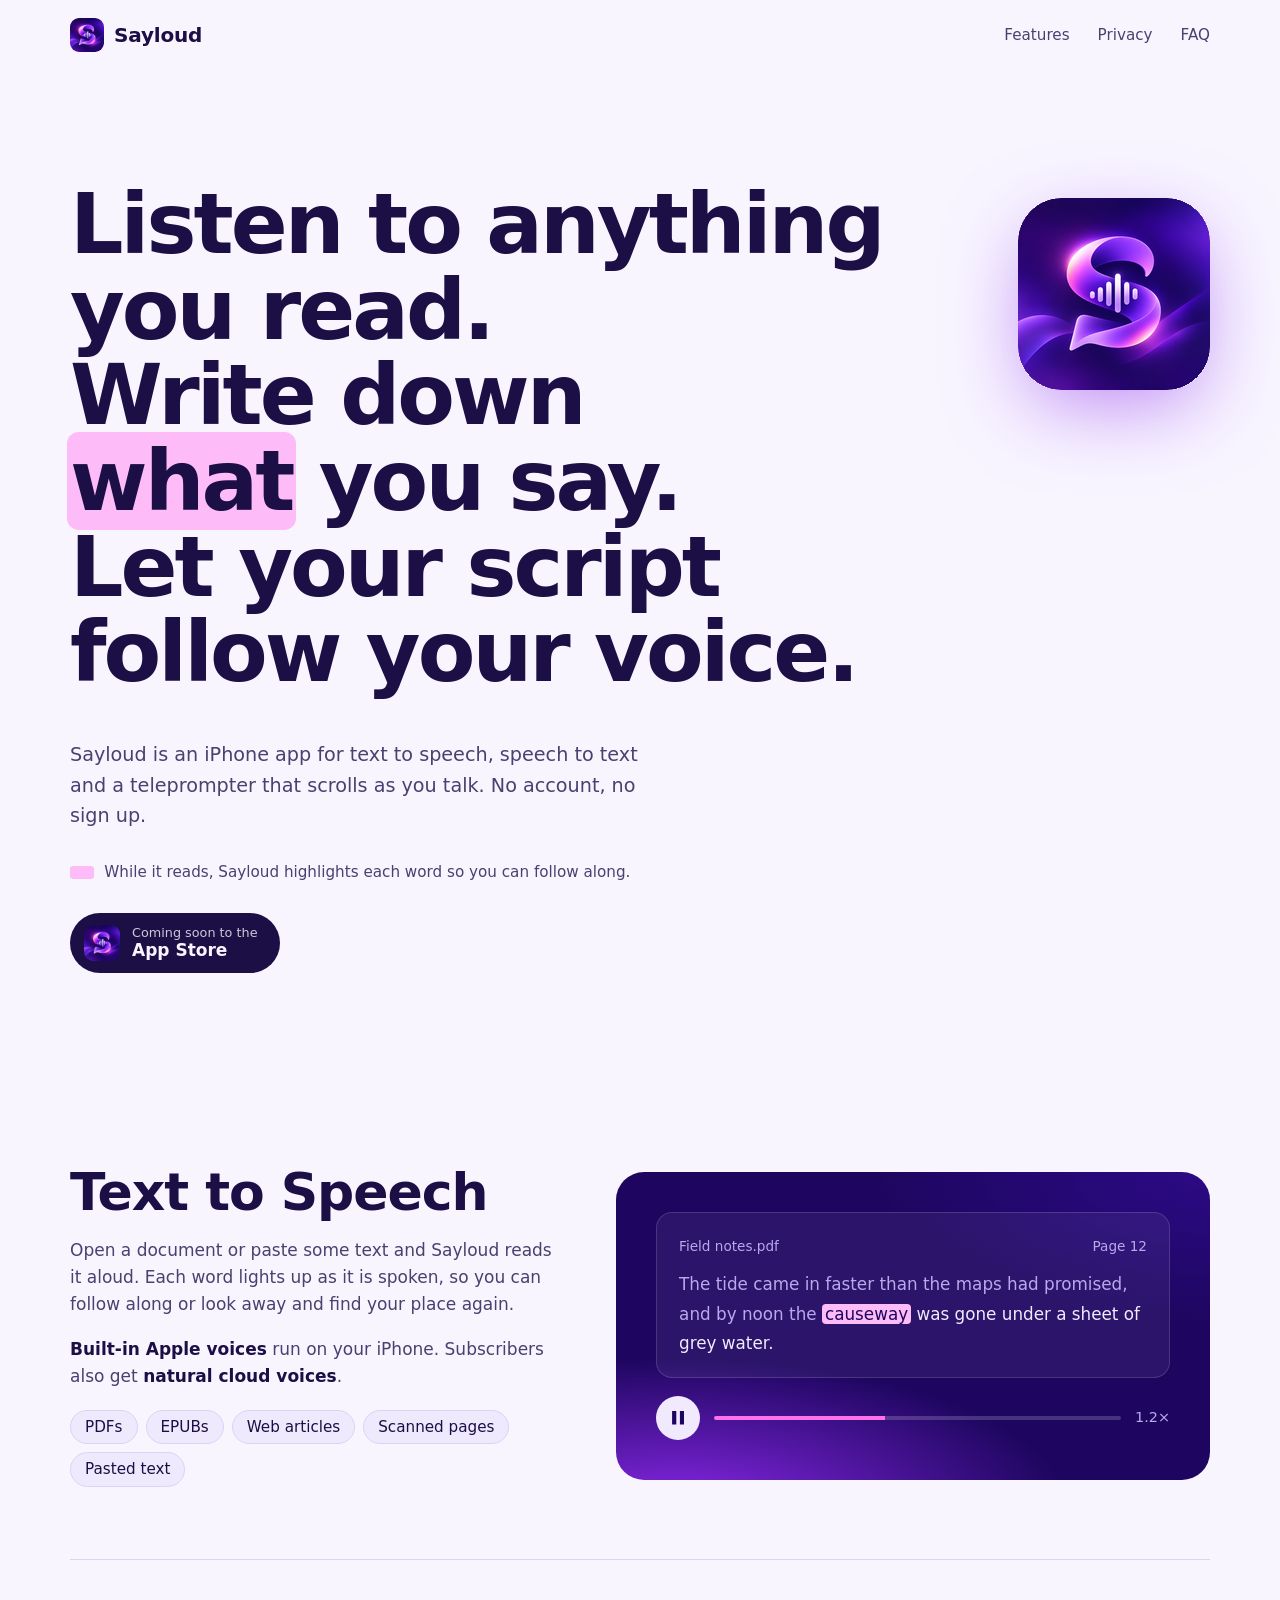
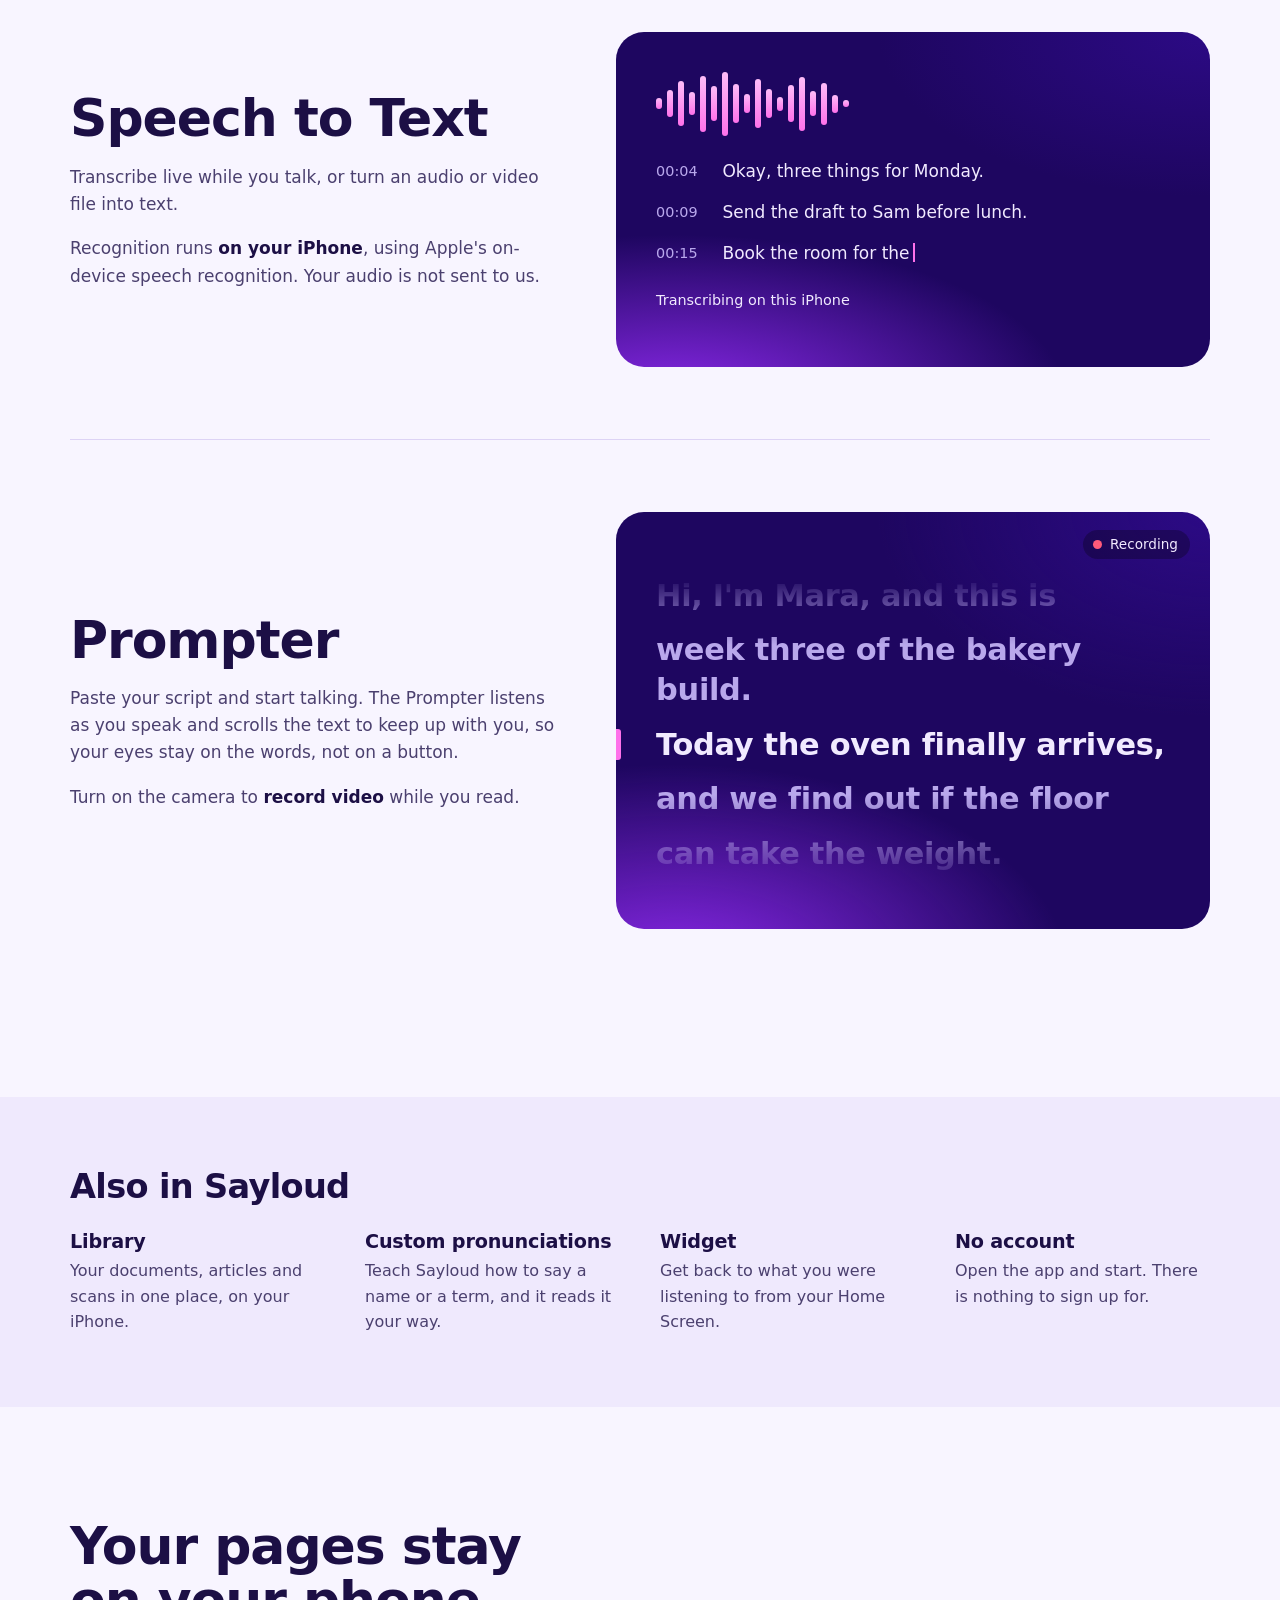
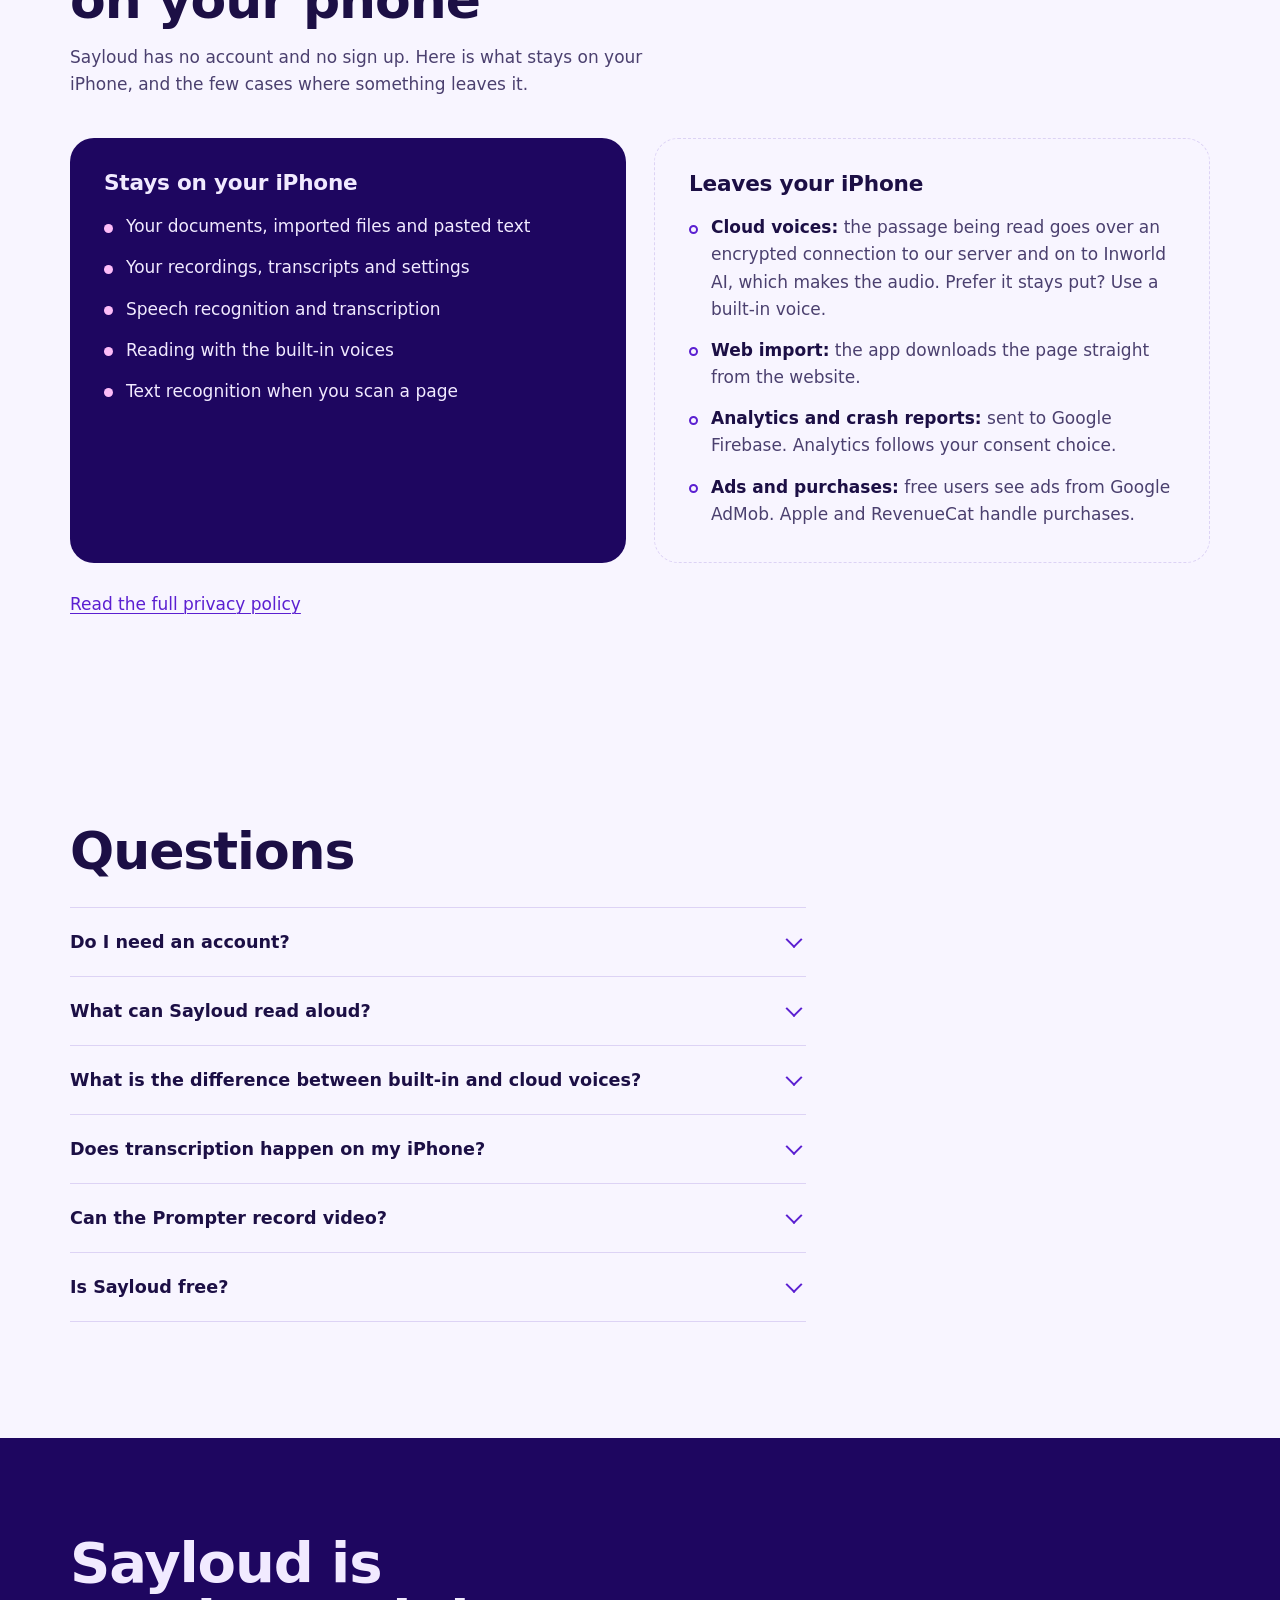
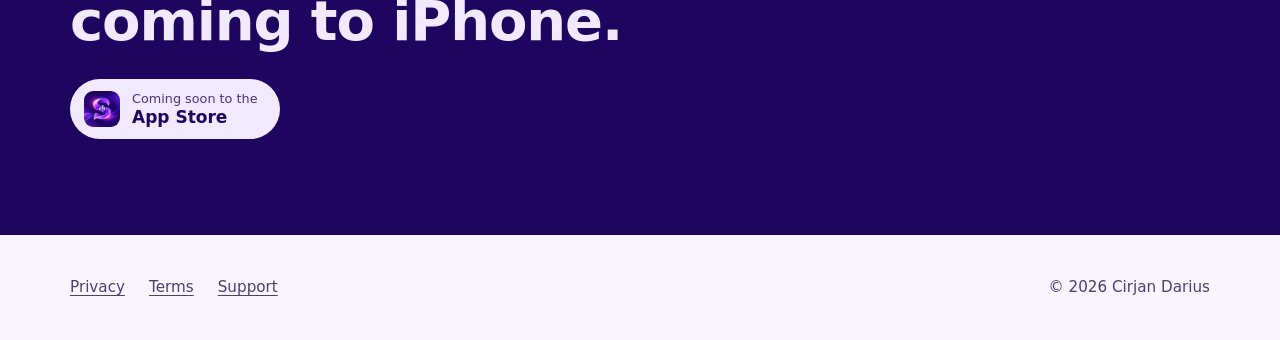
==== index.html @ 01184333 "Add Sayloud site with privacy, terms, support and app-ads.txt - store listing, AdMob and consent nee" ====
<!doctype html>
<html lang="en">
<head>
<meta charset="utf-8">
<meta name="viewport" content="width=device-width, initial-scale=1">
<title>Sayloud: Text to Speech, Speech to Text and Prompter</title>
<meta name="description" content="Sayloud is an iPhone app that reads PDFs, EPUBs, articles and scanned pages aloud with word highlighting, transcribes speech on your device, and runs a teleprompter that follows your voice.">
<link rel="canonical" href="https://sayloudapp.com/">
<meta name="color-scheme" content="light dark">
<meta name="theme-color" content="#f8f5ff" media="(prefers-color-scheme: light)">
<meta name="theme-color" content="#120440" media="(prefers-color-scheme: dark)">
<link rel="icon" type="image/png" sizes="32x32" href="favicon-32.png">
<link rel="icon" type="image/png" sizes="16x16" href="favicon-16.png">
<link rel="apple-touch-icon" sizes="180x180" href="apple-touch-icon.png">
<meta property="og:type" content="website">
<meta property="og:site_name" content="Sayloud">
<meta property="og:title" content="Sayloud: Text to Speech, Speech to Text and Prompter">
<meta property="og:description" content="Listen to anything you read, write down what you say, and let your script follow your voice. An iPhone app, coming soon to the App Store.">
<meta property="og:url" content="https://sayloudapp.com/">
<meta property="og:image" content="https://sayloudapp.com/og-image.png">
<meta property="og:image:width" content="1200">
<meta property="og:image:height" content="630">
<meta property="og:image:alt" content="The Sayloud app icon, a glowing S around a sound wave, next to the words Text to Speech, Speech to Text and Prompter.">
<meta name="twitter:card" content="summary_large_image">
<link rel="stylesheet" href="/fonts/fonts.css">
<link rel="stylesheet" href="styles.css">
<script src="script.js" defer></script>
</head>
<body>
<a class="skip-link" href="#main">Skip to content</a>

<header class="site-header">
  <div class="wrap">
    <a class="brand" href="./" aria-label="Sayloud home">
      <img src="img/icon-96.png" alt="" width="34" height="34">
      <span>Sayloud</span>
    </a>
    <nav class="nav" aria-label="Primary">
      <ul>
        <li><a href="#features">Features</a></li>
        <li><a href="#privacy">Privacy</a></li>
        <li><a href="#faq">FAQ</a></li>
      </ul>
    </nav>
  </div>
</header>

<main id="main">

  <section class="hero" aria-labelledby="hero-title">
    <div class="wrap hero-grid">
      <div>
      <h1 id="hero-title" data-reading>
        <span class="line">Listen to anything you read.</span>
        <span class="line">Write down what you say.</span>
        <span class="line">Let your script follow your voice.</span>
      </h1>
      <div class="hero-foot">
        <p class="hero-lede">Sayloud is an iPhone app for text to speech, speech to text and a teleprompter that scrolls as you talk. No account, no sign up.</p>
        <p class="hero-note">While it reads, Sayloud highlights each word so you can follow along.</p>
        <div>
          <!-- APP STORE LINK: when Sayloud is live, replace this <span> with
               <a class="store-btn" href="https://apps.apple.com/app/idXXXXXXXXXX">
                 <img src="img/icon-96.png" alt="" width="36" height="36">
                 <span><small>Download on the</small>App Store</span>
               </a> -->
          <span class="store-btn">
            <img src="img/icon-96.png" alt="" width="36" height="36">
            <span><small>Coming soon to the</small>App Store</span>
          </span>
        </div>
      </div>
      </div>
      <img class="hero-icon" src="img/icon-192.png" alt="The Sayloud app icon: a glowing S wrapped around a sound wave" width="192" height="192">
    </div>
  </section>

  <div class="features" id="features">
    <div class="wrap">

      <section class="feature" aria-labelledby="tts-title">
        <div>
          <h2 id="tts-title">Text to Speech</h2>
          <p>Open a document or paste some text and Sayloud reads it aloud. Each word lights up as it is spoken, so you can follow along or look away and find your place again.</p>
          <p><strong>Built-in Apple voices</strong> run on your iPhone. Subscribers also get <strong>natural cloud voices</strong>.</p>
          <ul class="sources" aria-label="What Sayloud can read">
            <li>PDFs</li>
            <li>EPUBs</li>
            <li>Web articles</li>
            <li>Scanned pages</li>
            <li>Pasted text</li>
          </ul>
        </div>
        <div class="stage" role="img" aria-label="Illustration: a PDF page being read aloud, with the current word highlighted and a playback bar below.">
          <div class="page">
            <div class="page-meta"><span>Field notes.pdf</span><span>Page 12</span></div>
            <p><span class="said">The tide came in faster than the maps had promised, and by noon the</span> <mark>causeway</mark> was gone under a sheet of grey water.</p>
          </div>
          <div class="player">
            <span class="play"></span>
            <span class="track"></span>
            <span>1.2×</span>
          </div>
        </div>
      </section>

      <section class="feature" aria-labelledby="stt-title">
        <div>
          <h2 id="stt-title">Speech to Text</h2>
          <p>Transcribe live while you talk, or turn an audio or video file into text.</p>
          <p>Recognition runs <strong>on your iPhone</strong>, using Apple's on-device speech recognition. Your audio is not sent to us.</p>
        </div>
        <div class="stage" role="img" aria-label="Illustration: a sound wave above a transcript that is being written line by line.">
          <div class="wave" aria-hidden="true">
            <span style="--h:18%"></span><span style="--h:42%"></span><span style="--h:70%"></span><span style="--h:36%"></span><span style="--h:88%"></span><span style="--h:54%"></span><span style="--h:100%"></span><span style="--h:62%"></span><span style="--h:30%"></span><span style="--h:76%"></span><span style="--h:46%"></span><span style="--h:22%"></span><span style="--h:58%"></span><span style="--h:84%"></span><span style="--h:40%"></span><span style="--h:66%"></span><span style="--h:28%"></span><span style="--h:12%"></span>
          </div>
          <ol class="transcript">
            <li><time>00:04</time><span>Okay, three things for Monday.</span></li>
            <li><time>00:09</time><span>Send the draft to Sam before lunch.</span></li>
            <li><time>00:15</time><span class="live">Book the room for the</span></li>
          </ol>
          <p class="on-device">Transcribing on this iPhone</p>
        </div>
      </section>

      <section class="feature" aria-labelledby="prompter-title">
        <div>
          <h2 id="prompter-title">Prompter</h2>
          <p>Paste your script and start talking. The Prompter listens as you speak and scrolls the text to keep up with you, so your eyes stay on the words, not on a button.</p>
          <p>Turn on the camera to <strong>record video</strong> while you read.</p>
        </div>
        <div class="stage stage-prompter" role="img" aria-label="Illustration: a teleprompter script with the current line marked and a recording indicator.">
          <span class="rec">Recording</span>
          <div class="script">
            <p>Hi, I'm Mara, and this is</p>
            <p>week three of the bakery build.</p>
            <p class="now">Today the oven finally arrives,</p>
            <p>and we find out if the floor</p>
            <p>can take the weight.</p>
          </div>
        </div>
      </section>

    </div>
  </div>

  <section class="extras" aria-labelledby="extras-title">
    <div class="wrap">
      <h2 id="extras-title">Also in Sayloud</h2>
      <ul>
        <li>
          <h3>Library</h3>
          <p>Your documents, articles and scans in one place, on your iPhone.</p>
        </li>
        <li>
          <h3>Custom pronunciations</h3>
          <p>Teach Sayloud how to say a name or a term, and it reads it your way.</p>
        </li>
        <li>
          <h3>Widget</h3>
          <p>Get back to what you were listening to from your Home Screen.</p>
        </li>
        <li>
          <h3>No account</h3>
          <p>Open the app and start. There is nothing to sign up for.</p>
        </li>
      </ul>
    </div>
  </section>

  <section class="privacy" id="privacy" aria-labelledby="privacy-title">
    <div class="wrap">
      <h2 id="privacy-title">Your pages stay on your phone</h2>
      <p class="intro">Sayloud has no account and no sign up. Here is what stays on your iPhone, and the few cases where something leaves it.</p>
      <div class="ledger">
        <section class="stays" aria-labelledby="stays-title">
          <h3 id="stays-title">Stays on your iPhone</h3>
          <ul>
            <li>Your documents, imported files and pasted text</li>
            <li>Your recordings, transcripts and settings</li>
            <li>Speech recognition and transcription</li>
            <li>Reading with the built-in voices</li>
            <li>Text recognition when you scan a page</li>
          </ul>
        </section>
        <section class="leaves" aria-labelledby="leaves-title">
          <h3 id="leaves-title">Leaves your iPhone</h3>
          <ul>
            <li><strong>Cloud voices:</strong> the passage being read goes over an encrypted connection to our server and on to Inworld AI, which makes the audio. Prefer it stays put? Use a built-in voice.</li>
            <li><strong>Web import:</strong> the app downloads the page straight from the website.</li>
            <li><strong>Analytics and crash reports:</strong> sent to Google Firebase. Analytics follows your consent choice.</li>
            <li><strong>Ads and purchases:</strong> free users see ads from Google AdMob. Apple and RevenueCat handle purchases.</li>
          </ul>
        </section>
      </div>
      <p class="more"><a href="privacy.html">Read the full privacy policy</a></p>
    </div>
  </section>

  <section class="faq" id="faq" aria-labelledby="faq-title">
    <div class="wrap">
      <h2 id="faq-title">Questions</h2>
      <div class="faq-list">
        <details>
          <summary>Do I need an account?</summary>
          <p>No. There is no account and no sign up. Your documents and settings live on your iPhone.</p>
        </details>
        <details>
          <summary>What can Sayloud read aloud?</summary>
          <p>PDFs, EPUBs, web articles, scanned pages and text you paste. Each word is highlighted while it is read.</p>
        </details>
        <details>
          <summary>What is the difference between built-in and cloud voices?</summary>
          <p>Built-in voices are Apple's voices and run on your iPhone. Cloud voices are natural voices for subscribers: the text being read is sent to our server and to our speech provider to make the audio, so they need a connection.</p>
        </details>
        <details>
          <summary>Does transcription happen on my iPhone?</summary>
          <p>Yes. Live transcription and file transcription use Apple's on-device speech recognition. Your audio is not sent to us.</p>
        </details>
        <details>
          <summary>Can the Prompter record video?</summary>
          <p>Yes. It scrolls your script by following your voice and can record video at the same time. Recordings are saved to your photo library.</p>
        </details>
        <details>
          <summary>Is Sayloud free?</summary>
          <p>Yes, with ads. A weekly, monthly or yearly subscription, or a one-time lifetime purchase, removes ads and unlocks the cloud voices.</p>
        </details>
      </div>
    </div>
  </section>

  <section class="closing" aria-labelledby="closing-title">
    <div class="wrap">
      <h2 id="closing-title">Sayloud is coming to iPhone.</h2>
      <!-- APP STORE LINK: when Sayloud is live, replace this <span> with
           <a class="store-btn" href="https://apps.apple.com/app/idXXXXXXXXXX">
             <img src="img/icon-96.png" alt="" width="36" height="36">
             <span><small>Download on the</small>App Store</span>
           </a> -->
      <span class="store-btn">
        <img src="img/icon-96.png" alt="" width="36" height="36">
        <span><small>Coming soon to the</small>App Store</span>
      </span>
    </div>
  </section>

</main>

<footer class="site-footer">
  <div class="wrap">
    <nav aria-label="Footer">
      <ul>
        <li><a href="privacy.html">Privacy</a></li>
        <li><a href="terms.html">Terms</a></li>
        <li><a href="support.html">Support</a></li>
      </ul>
    </nav>
    <p>© 2026 Cirjan Darius</p>
  </div>
</footer>
</body>
</html>
---- fonts/fonts.css ----
@font-face {
  font-family: 'Atkinson Hyperlegible Next';
  font-style: normal;
  font-weight: 400;
  font-display: swap;
  src: url(/fonts/AtkinsonHyperlegibleNext-400-latin-ext-a5ee9e.woff2) format('woff2');
  unicode-range: U+0100-02BA, U+02BD-02C5, U+02C7-02CC, U+02CE-02D7, U+02DD-02FF, U+0304, U+0308, U+0329, U+1D00-1DBF, U+1E00-1E9F, U+1EF2-1EFF, U+2020, U+20A0-20AB, U+20AD-20C4, U+2113, U+2C60-2C7F, U+A720-A7FF;
}
@font-face {
  font-family: 'Atkinson Hyperlegible Next';
  font-style: normal;
  font-weight: 400;
  font-display: swap;
  src: url(/fonts/AtkinsonHyperlegibleNext-400-latin-6365c9.woff2) format('woff2');
  unicode-range: U+0000-00FF, U+0131, U+0152-0153, U+02BB-02BC, U+02C6, U+02DA, U+02DC, U+0304, U+0308, U+0329, U+2000-206F, U+20AC, U+2122, U+2191, U+2193, U+2212, U+2215, U+FEFF, U+FFFD;
}
@font-face {
  font-family: 'Atkinson Hyperlegible Next';
  font-style: normal;
  font-weight: 700;
  font-display: swap;
  src: url(/fonts/AtkinsonHyperlegibleNext-700-latin-ext-a5ee9e.woff2) format('woff2');
  unicode-range: U+0100-02BA, U+02BD-02C5, U+02C7-02CC, U+02CE-02D7, U+02DD-02FF, U+0304, U+0308, U+0329, U+1D00-1DBF, U+1E00-1E9F, U+1EF2-1EFF, U+2020, U+20A0-20AB, U+20AD-20C4, U+2113, U+2C60-2C7F, U+A720-A7FF;
}
@font-face {
  font-family: 'Atkinson Hyperlegible Next';
  font-style: normal;
  font-weight: 700;
  font-display: swap;
  src: url(/fonts/AtkinsonHyperlegibleNext-700-latin-6365c9.woff2) format('woff2');
  unicode-range: U+0000-00FF, U+0131, U+0152-0153, U+02BB-02BC, U+02C6, U+02DA, U+02DC, U+0304, U+0308, U+0329, U+2000-206F, U+20AC, U+2122, U+2191, U+2193, U+2212, U+2215, U+FEFF, U+FFFD;
}
@font-face {
  font-family: 'Bricolage Grotesque';
  font-style: normal;
  font-weight: 600;
  font-stretch: 100%;
  font-display: swap;
  src: url(/fonts/BricolageGrotesque-600-latin-ext-10d6a5.woff2) format('woff2');
  unicode-range: U+0100-02BA, U+02BD-02C5, U+02C7-02CC, U+02CE-02D7, U+02DD-02FF, U+0304, U+0308, U+0329, U+1D00-1DBF, U+1E00-1E9F, U+1EF2-1EFF, U+2020, U+20A0-20AB, U+20AD-20C4, U+2113, U+2C60-2C7F, U+A720-A7FF;
}
@font-face {
  font-family: 'Bricolage Grotesque';
  font-style: normal;
  font-weight: 600;
  font-stretch: 100%;
  font-display: swap;
  src: url(/fonts/BricolageGrotesque-600-latin-3b58e8.woff2) format('woff2');
  unicode-range: U+0000-00FF, U+0131, U+0152-0153, U+02BB-02BC, U+02C6, U+02DA, U+02DC, U+0304, U+0308, U+0329, U+2000-206F, U+20AC, U+2122, U+2191, U+2193, U+2212, U+2215, U+FEFF, U+FFFD;
}
@font-face {
  font-family: 'Bricolage Grotesque';
  font-style: normal;
  font-weight: 800;
  font-stretch: 100%;
  font-display: swap;
  src: url(/fonts/BricolageGrotesque-800-latin-ext-10d6a5.woff2) format('woff2');
  unicode-range: U+0100-02BA, U+02BD-02C5, U+02C7-02CC, U+02CE-02D7, U+02DD-02FF, U+0304, U+0308, U+0329, U+1D00-1DBF, U+1E00-1E9F, U+1EF2-1EFF, U+2020, U+20A0-20AB, U+20AD-20C4, U+2113, U+2C60-2C7F, U+A720-A7FF;
}
@font-face {
  font-family: 'Bricolage Grotesque';
  font-style: normal;
  font-weight: 800;
  font-stretch: 100%;
  font-display: swap;
  src: url(/fonts/BricolageGrotesque-800-latin-3b58e8.woff2) format('woff2');
  unicode-range: U+0000-00FF, U+0131, U+0152-0153, U+02BB-02BC, U+02C6, U+02DA, U+02DC, U+0304, U+0308, U+0329, U+2000-206F, U+20AC, U+2122, U+2191, U+2193, U+2212, U+2215, U+FEFF, U+FFFD;
}
---- styles.css ----
/* Sayloud website. Palette sampled from the app icon. */

:root {
  color-scheme: light dark;

  --paper: #f8f5ff;
  --paper-2: #efe9fd;
  --ink: #1c0f45;
  --muted: #4b406f;
  --line: #ddd3f5;
  --accent: #5b1fd1;
  --mark-bg: #fdbcf8;
  --mark-ink: #1c0f45;
  --focus: #5b1fd1;

  /* Stage colours stay deep in both themes: they echo the icon. */
  --stage: #1e0660;
  --stage-2: #2c0a85;
  --stage-ink: #f1eaff;
  --stage-muted: #b9a8ec;
  --stage-glow: #fe71ea;
  --stage-petal: #fdbcf8;
  --stage-ribbon: #8a28e9;
  --rec: #ff5a7a;

  --font-display: "Bricolage Grotesque", "Avenir Next", system-ui, sans-serif;
  --font-body: "Atkinson Hyperlegible Next", "Atkinson Hyperlegible", system-ui, -apple-system, sans-serif;

  --gutter: clamp(16px, 5vw, 56px);
  --max: 1140px;
  --measure: 36rem;
}

@media (prefers-color-scheme: dark) {
  :root:not([data-theme="light"]) {
    --paper: #120440;
    --paper-2: #1a0757;
    --ink: #f3eeff;
    --muted: #bcb0e2;
    --line: #2f1a75;
    --accent: #d2b4ff;
    --mark-bg: #fe71ea;
    --mark-ink: #1e0660;
    --focus: #fdbcf8;
    --stage: #1e0866;
    --stage-2: #2a0c88;
  }
}
:root[data-theme="dark"] {
  --paper: #120440;
  --paper-2: #1a0757;
  --ink: #f3eeff;
  --muted: #bcb0e2;
  --line: #2f1a75;
  --accent: #d2b4ff;
  --mark-bg: #fe71ea;
  --mark-ink: #1e0660;
  --focus: #fdbcf8;
  --stage: #1e0866;
  --stage-2: #2a0c88;
}

*, *::before, *::after { box-sizing: border-box; }

html { -webkit-text-size-adjust: 100%; scroll-behavior: smooth; }
@media (prefers-reduced-motion: reduce) { html { scroll-behavior: auto; } }

body {
  margin: 0;
  background: var(--paper);
  color: var(--ink);
  font-family: var(--font-body);
  font-size: 1.0625rem;
  line-height: 1.6;
  overflow-wrap: break-word;
}

img { max-width: 100%; height: auto; display: block; }

a { color: var(--accent); text-underline-offset: 0.18em; text-decoration-thickness: 1px; }
a:hover { text-decoration-thickness: 2px; }

:focus-visible {
  outline: 3px solid var(--focus);
  outline-offset: 3px;
  border-radius: 6px;
}

h1, h2, h3 {
  font-family: var(--font-display);
  font-weight: 800;
  line-height: 1.05;
  letter-spacing: -0.02em;
  margin: 0;
  text-wrap: balance;
}

p { margin: 0 0 1em; }

.wrap {
  width: 100%;
  max-width: calc(var(--max) + 2 * var(--gutter));
  margin-inline: auto;
  padding-inline: var(--gutter);
}

.skip-link {
  position: absolute;
  left: 16px;
  top: -100px;
  z-index: 10;
  background: var(--ink);
  color: var(--paper);
  padding: 10px 16px;
  border-radius: 10px;
}
.skip-link:focus { top: 12px; }

/* Header */
.site-header { padding-block: 18px; }
.site-header .wrap {
  display: flex;
  align-items: center;
  justify-content: space-between;
  gap: 12px;
}
.brand {
  display: inline-flex;
  align-items: center;
  gap: 10px;
  color: var(--ink);
  text-decoration: none;
  font-family: var(--font-display);
  font-weight: 800;
  font-size: 1.25rem;
  letter-spacing: -0.01em;
}
.brand img { width: 34px; height: 34px; border-radius: 9px; }
.nav ul {
  display: flex;
  gap: clamp(12px, 3vw, 28px);
  list-style: none;
  margin: 0;
  padding: 0;
}
.nav a {
  color: var(--muted);
  text-decoration: none;
  font-size: 0.95rem;
  padding: 6px 0;
}
.nav a:hover { color: var(--ink); }

/* Store button (not live yet) */
.store-btn {
  display: inline-flex;
  align-items: center;
  gap: 12px;
  padding: 12px 22px 12px 14px;
  border-radius: 999px;
  background: var(--ink);
  color: var(--paper);
  font-weight: 700;
  text-decoration: none;
  line-height: 1.2;
}
.store-btn img { width: 36px; height: 36px; border-radius: 9px; }
.store-btn small { display: block; font-weight: 400; font-size: 0.8rem; opacity: 0.8; }
span.store-btn { cursor: default; }
a.store-btn:hover { background: var(--accent); color: #fff; }

/* Hero */
.hero { padding-block: clamp(40px, 9vw, 112px) clamp(48px, 8vw, 96px); }
.hero h1 {
  font-size: clamp(2.5rem, 7vw, 5.25rem);
  font-weight: 800;
  line-height: 1.02;
  letter-spacing: -0.035em;
  max-width: 15ch;
}
.hero h1 .line { display: block; }
.hero .w {
  border-radius: 0.14em;
  padding-inline: 0.04em;
  margin-inline: -0.04em;
  transition: background-color 120ms ease, color 120ms ease;
}
.hero .w.is-on { background: var(--mark-bg); color: var(--mark-ink); }
.hero-foot {
  display: grid;
  gap: 28px;
  margin-top: clamp(28px, 4vw, 44px);
  max-width: var(--measure);
}
.hero-lede { font-size: 1.2rem; color: var(--muted); margin: 0; }
.hero-note {
  font-size: 0.95rem;
  color: var(--muted);
  display: flex;
  align-items: center;
  gap: 10px;
  margin: 0;
}
.hero-note::before {
  content: "";
  width: 1.6em;
  height: 0.9em;
  border-radius: 0.2em;
  background: var(--mark-bg);
  flex: none;
}

.hero-icon { display: none; }
@media (min-width: 960px) {
  .hero-grid { display: grid; grid-template-columns: minmax(0, 1fr) auto; gap: 48px; align-items: start; }
  .hero-icon {
    display: block;
    width: clamp(160px, 17vw, 192px);
    height: auto;
    margin-top: 16px;
    border-radius: 22.5%;
    box-shadow: 0 24px 80px -12px rgba(138, 40, 233, 0.55);
  }
}

/* Features */
.features { padding-block: 24px clamp(48px, 8vw, 96px); }
.feature {
  display: grid;
  gap: clamp(24px, 4vw, 56px);
  align-items: center;
  padding-block: clamp(36px, 6vw, 72px);
  border-top: 1px solid var(--line);
}
.feature:first-child { border-top: 0; }
@media (min-width: 860px) {
  .feature { grid-template-columns: minmax(0, 5fr) minmax(0, 6fr); }
}
.feature h2 { font-size: clamp(2rem, 4.6vw, 3.25rem); margin-bottom: 18px; }
.feature p { max-width: var(--measure); color: var(--muted); }
.feature p strong { color: var(--ink); }
.feature .sources {
  display: flex;
  flex-wrap: wrap;
  gap: 8px;
  list-style: none;
  padding: 0;
  margin: 20px 0 0;
}
.feature .sources li {
  border: 1px solid var(--line);
  border-radius: 999px;
  padding: 4px 14px;
  font-size: 0.95rem;
  background: var(--paper-2);
}

/* Stage: the illustrated panel for each feature */
.stage {
  position: relative;
  overflow: hidden;
  border-radius: 28px;
  background:
    radial-gradient(120% 90% at 10% 110%, var(--stage-ribbon) 0%, transparent 55%),
    radial-gradient(80% 70% at 100% 0%, var(--stage-2) 0%, transparent 70%),
    var(--stage);
  color: var(--stage-ink);
  padding: clamp(22px, 4vw, 40px);
  min-height: 300px;
  display: flex;
  flex-direction: column;
  justify-content: center;
}

/* Text to Speech stage: a page being read */
.page {
  background: rgba(255, 255, 255, 0.06);
  border: 1px solid rgba(255, 255, 255, 0.14);
  border-radius: 16px;
  padding: 22px 22px 18px;
  font-size: 1.05rem;
  line-height: 1.75;
}
.page-meta {
  display: flex;
  justify-content: space-between;
  gap: 12px;
  font-size: 0.85rem;
  color: var(--stage-muted);
  margin-bottom: 12px;
}
.page p { color: var(--stage-ink); margin: 0; max-width: none; }
.page .said { color: var(--stage-muted); }
.page mark {
  background: var(--stage-petal);
  color: var(--stage);
  border-radius: 4px;
  padding: 0 3px;
}
.player {
  display: flex;
  align-items: center;
  gap: 14px;
  margin-top: 18px;
  font-size: 0.9rem;
  color: var(--stage-muted);
}
.player .play {
  width: 44px;
  height: 44px;
  border-radius: 50%;
  background: var(--stage-ink);
  display: grid;
  place-items: center;
  flex: none;
}
.player .play::before {
  content: "";
  width: 12px;
  height: 14px;
  background: var(--stage);
  clip-path: polygon(0 0, 0 100%, 35% 100%, 35% 0, 65% 0, 65% 100%, 100% 100%, 100% 0);
}
.player .track {
  flex: 1;
  height: 4px;
  border-radius: 2px;
  background: linear-gradient(90deg, var(--stage-glow) 0 42%, rgba(255, 255, 255, 0.18) 42%);
}

/* Speech to Text stage: waveform and transcript */
.wave {
  display: flex;
  align-items: center;
  gap: 5px;
  height: 64px;
  margin-bottom: 22px;
}
.wave span {
  width: 6px;
  border-radius: 3px;
  background: linear-gradient(var(--stage-petal), var(--stage-glow));
  height: var(--h);
}
.transcript { list-style: none; margin: 0; padding: 0; display: grid; gap: 14px; }
.transcript li { display: grid; grid-template-columns: 3.4rem 1fr; gap: 12px; }
.transcript time { color: var(--stage-muted); font-variant-numeric: tabular-nums; font-size: 0.9rem; padding-top: 2px; }
.transcript .live { color: var(--stage-ink); }
.transcript .live::after {
  content: "";
  display: inline-block;
  width: 2px;
  height: 1.1em;
  margin-left: 3px;
  vertical-align: -0.18em;
  background: var(--stage-glow);
}
.feature .stage .on-device {
  margin-top: 22px;
  font-size: 0.9rem;
  color: var(--stage-ink);
}

/* Prompter stage: a script that scrolls with the speaker */
.stage-prompter { padding-inline: 0; padding-top: 64px; }
.script {
  position: relative;
  font-family: var(--font-display);
  font-weight: 600;
  font-size: clamp(1.15rem, 3.2vw, 1.9rem);
  line-height: 1.3;
  letter-spacing: -0.01em;
  padding-inline: clamp(22px, 4vw, 40px);
  mask-image: linear-gradient(transparent 0, #000 22%, #000 70%, transparent 100%);
  -webkit-mask-image: linear-gradient(transparent 0, #000 22%, #000 70%, transparent 100%);
}
.script p { margin: 0 0 0.5em; color: var(--stage-muted); max-width: none; }
.script .now {
  color: var(--stage-ink);
  position: relative;
}
.script .now::before {
  content: "";
  position: absolute;
  left: calc(-1 * clamp(22px, 4vw, 40px));
  top: 0.15em;
  bottom: 0.15em;
  width: 5px;
  border-radius: 0 3px 3px 0;
  background: var(--stage-glow);
}
.rec {
  position: absolute;
  top: 18px;
  right: 20px;
  display: inline-flex;
  align-items: center;
  gap: 8px;
  font-size: 0.85rem;
  color: var(--stage-ink);
  background: rgba(0, 0, 0, 0.28);
  padding: 4px 12px 4px 10px;
  border-radius: 999px;
}
.rec::before {
  content: "";
  width: 9px;
  height: 9px;
  border-radius: 50%;
  background: var(--rec);
}

/* Also included */
.extras { padding-block: clamp(40px, 6vw, 72px); background: var(--paper-2); }
.extras h2 { font-size: clamp(1.6rem, 3vw, 2.1rem); margin-bottom: 28px; }
.extras ul {
  list-style: none;
  margin: 0;
  padding: 0;
  display: grid;
  gap: 28px 40px;
  grid-template-columns: repeat(auto-fit, minmax(min(100%, 220px), 1fr));
}
.extras h3 { font-size: 1.2rem; letter-spacing: -0.01em; margin-bottom: 6px; }
.extras p { color: var(--muted); margin: 0; font-size: 1rem; }

/* Privacy */
.privacy { padding-block: clamp(56px, 9vw, 112px); }
.privacy > .wrap > h2 { font-size: clamp(2rem, 4.6vw, 3.25rem); max-width: 18ch; margin-bottom: 16px; }
.privacy .intro { color: var(--muted); max-width: var(--measure); margin-bottom: 40px; }
.ledger {
  display: grid;
  gap: 20px;
}
@media (min-width: 860px) { .ledger { grid-template-columns: 1fr 1fr; gap: 28px; } }
.ledger section {
  border-radius: 24px;
  padding: clamp(22px, 3.5vw, 34px);
}
.ledger .stays { background: var(--stage); color: var(--stage-ink); }
.ledger .leaves { border: 1.5px dashed var(--line); }
.ledger h3 { font-size: 1.35rem; margin-bottom: 18px; letter-spacing: -0.01em; }
.ledger ul { margin: 0; padding: 0; list-style: none; display: grid; gap: 14px; }
.ledger li { padding-left: 22px; position: relative; }
.ledger li::before {
  content: "";
  position: absolute;
  left: 0;
  top: 0.62em;
  width: 9px;
  height: 9px;
  border-radius: 50%;
}
.ledger .stays li::before { background: var(--stage-petal); }
.ledger .leaves li::before { border: 2px solid var(--accent); }
.ledger .leaves li { color: var(--muted); }
.ledger .leaves strong { color: var(--ink); }
.privacy .more { margin-top: 28px; }

/* FAQ */
.faq { padding-block: clamp(40px, 6vw, 80px) clamp(64px, 9vw, 120px); }
.faq h2 { font-size: clamp(2rem, 4.6vw, 3.25rem); margin-bottom: 28px; }
.faq-list { max-width: 46rem; border-top: 1px solid var(--line); }
.faq details { border-bottom: 1px solid var(--line); }
.faq summary {
  cursor: pointer;
  list-style: none;
  padding: 20px 40px 20px 0;
  position: relative;
  font-weight: 700;
  font-size: 1.1rem;
}
.faq summary::-webkit-details-marker { display: none; }
.faq summary::after {
  content: "";
  position: absolute;
  right: 6px;
  top: 50%;
  width: 12px;
  height: 12px;
  border-right: 2px solid var(--accent);
  border-bottom: 2px solid var(--accent);
  transform: translateY(-70%) rotate(45deg);
  transition: transform 160ms ease;
}
.faq details[open] summary::after { transform: translateY(-30%) rotate(225deg); }
.faq details p { color: var(--muted); max-width: var(--measure); padding-bottom: 8px; }

/* Closing band */
.closing {
  background: var(--stage);
  color: var(--stage-ink);
  padding-block: clamp(48px, 8vw, 96px);
}
.closing .wrap { display: grid; gap: 28px; justify-items: start; }
.closing h2 { font-size: clamp(2rem, 5vw, 3.5rem); max-width: 16ch; }
.closing .store-btn { background: var(--stage-ink); color: var(--stage); }

/* Footer */
.site-footer { padding-block: 40px; font-size: 0.95rem; color: var(--muted); }
.site-footer .wrap {
  display: flex;
  flex-wrap: wrap;
  gap: 16px 32px;
  align-items: center;
  justify-content: space-between;
}
.site-footer ul { display: flex; flex-wrap: wrap; gap: 8px 24px; list-style: none; margin: 0; padding: 0; }
.site-footer a { color: var(--muted); }
.site-footer a:hover { color: var(--ink); }
.site-footer p { margin: 0; }

/* Legal and support pages */
.doc { padding-block: clamp(32px, 6vw, 72px) clamp(56px, 8vw, 96px); }
.doc .wrap { max-width: calc(46rem + 2 * var(--gutter)); }
.doc h1 { font-size: clamp(2.4rem, 6vw, 3.75rem); margin-bottom: 14px; }
.doc .dates { color: var(--muted); font-size: 0.95rem; margin-bottom: 36px; }
.doc .dates p { margin: 0; }
.doc h2 { font-size: clamp(1.45rem, 3vw, 1.8rem); margin: 48px 0 14px; letter-spacing: -0.015em; line-height: 1.15; }
.doc h3 { font-size: 1.15rem; margin: 28px 0 10px; letter-spacing: -0.005em; line-height: 1.25; }
.doc ul { padding-left: 1.25em; margin: 0 0 1em; }
.doc li { margin-bottom: 0.5em; }
.doc li::marker { color: var(--accent); }
.doc .summary {
  background: var(--paper-2);
  border-radius: 20px;
  padding: clamp(20px, 3vw, 28px);
  margin-bottom: 8px;
}
.doc .summary ul { margin: 0; }
.contact-card {
  background: var(--stage);
  color: var(--stage-ink);
  border-radius: 24px;
  padding: clamp(24px, 4vw, 36px);
  margin: 8px 0 40px;
}
.doc .contact-card h2 { margin: 0 0 10px; }
.contact-card p { color: var(--stage-muted); }
.contact-card a { color: var(--stage-petal); font-weight: 700; font-size: 1.2rem; }
.doc .faq-list { max-width: none; }
.doc .faq summary { font-family: var(--font-body); }

.not-found { min-height: 60vh; display: grid; align-content: center; }
.not-found h1 { font-size: clamp(2.6rem, 8vw, 5rem); margin-bottom: 18px; max-width: 14ch; }
.not-found p { color: var(--muted); max-width: var(--measure); }

@media (max-width: 420px) {
  .brand span { font-size: 1.1rem; }
  .nav a { font-size: 0.9rem; }
  .store-btn { padding-right: 18px; }
}

@media (prefers-reduced-motion: reduce) {
  *, *::before, *::after { transition: none !important; animation: none !important; }
}

.doc .faq { padding-block: 8px 24px; }
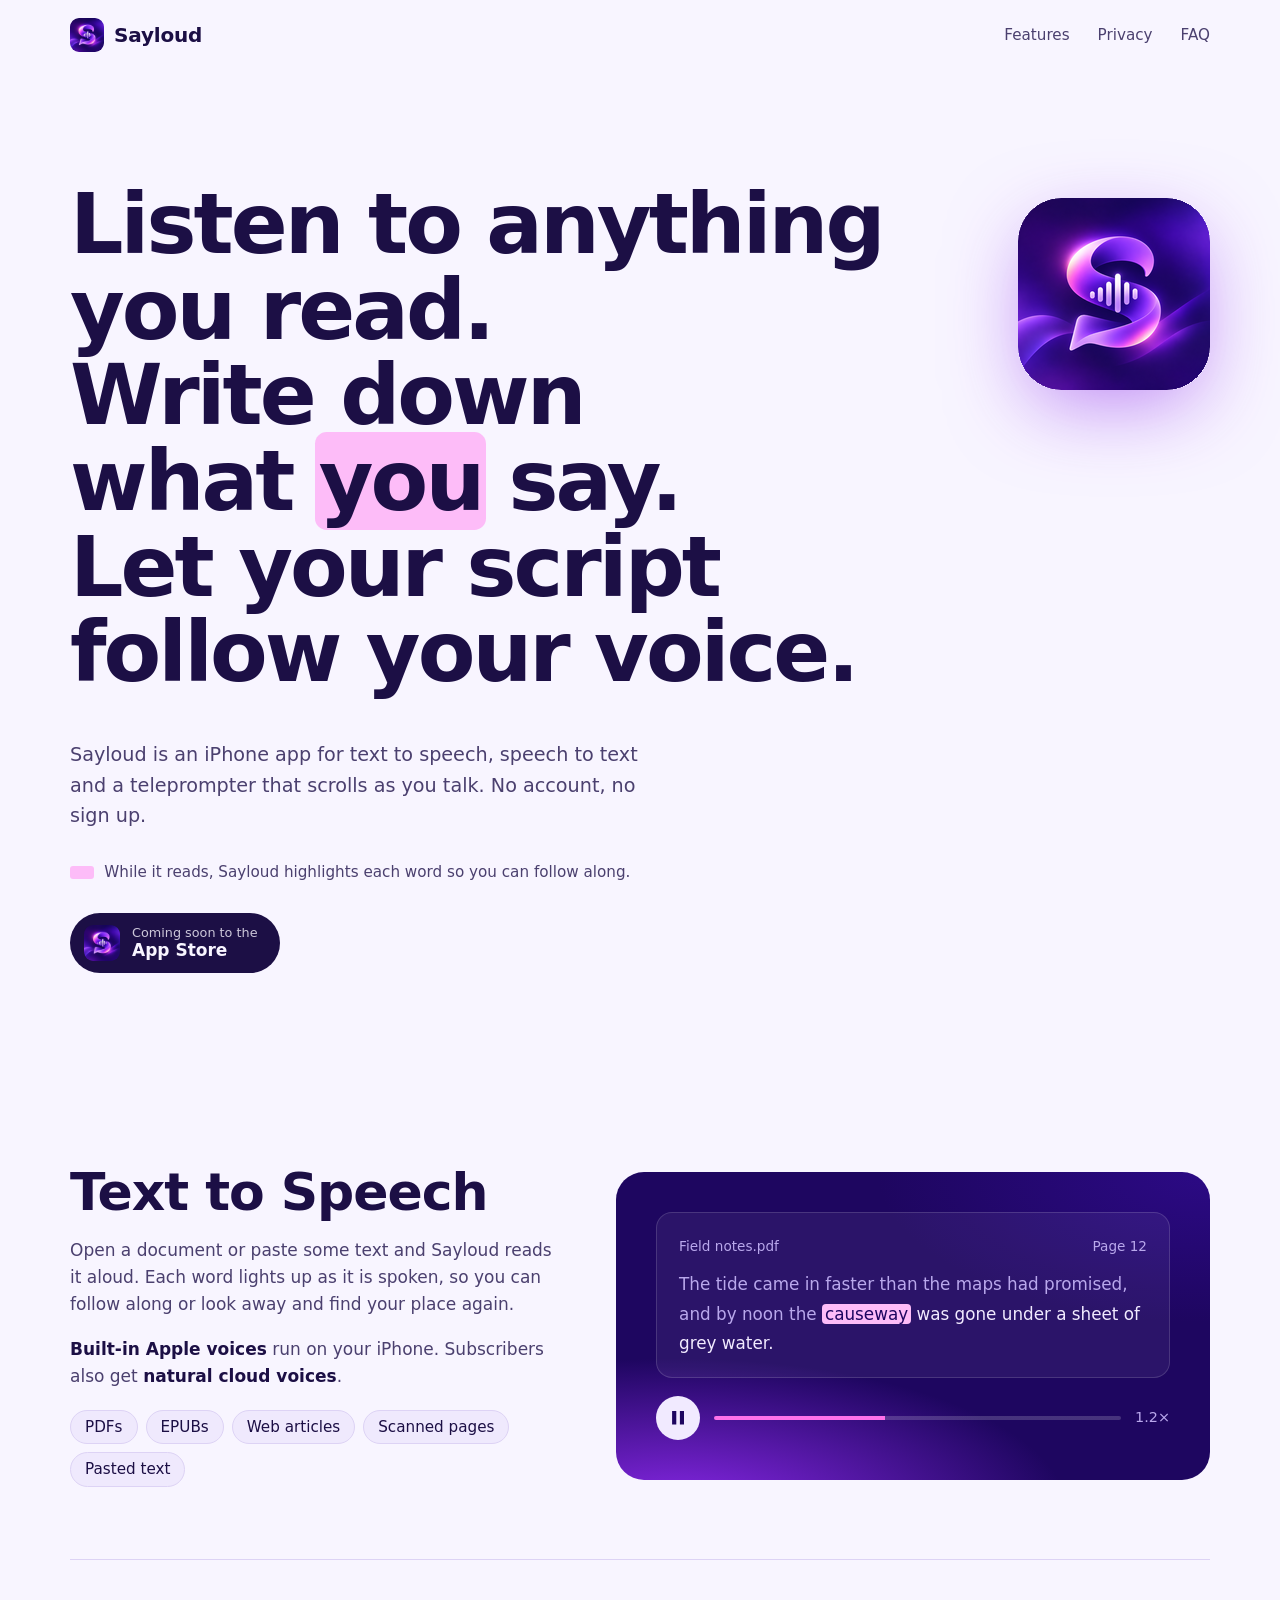
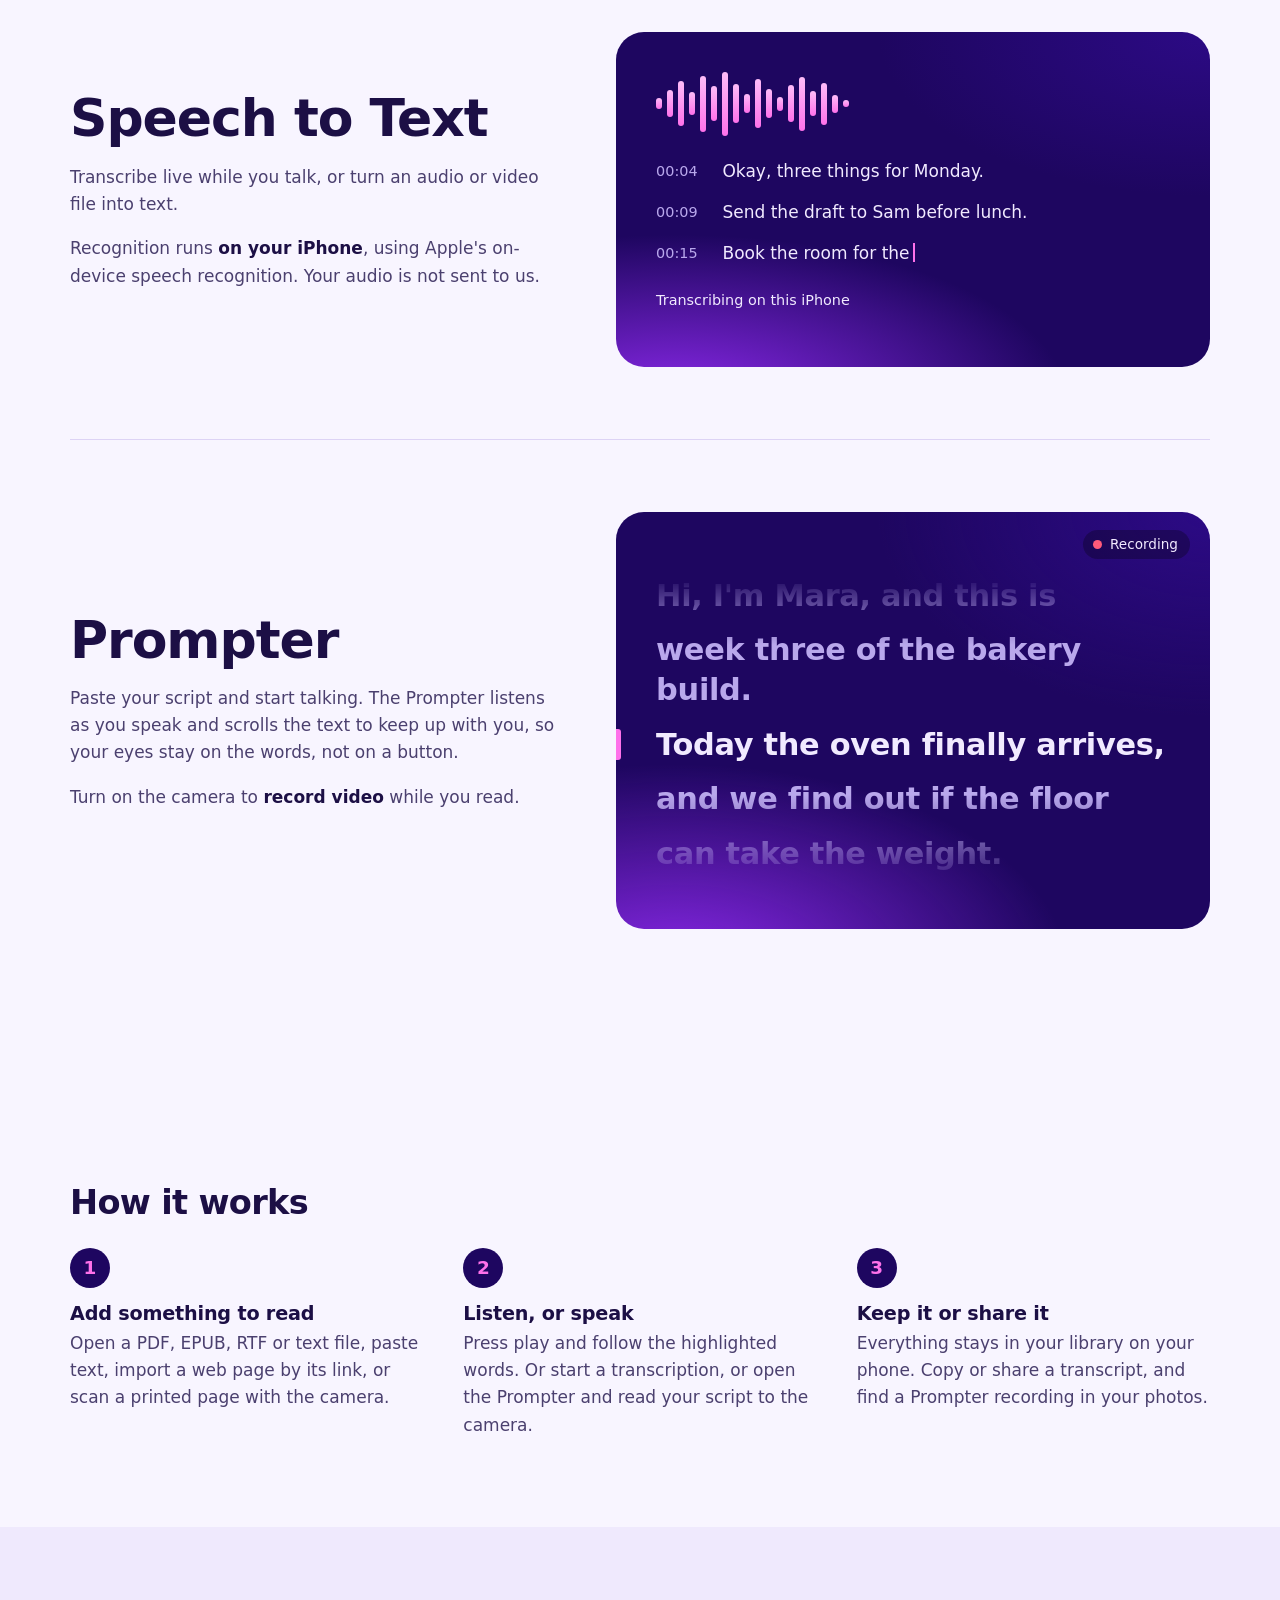
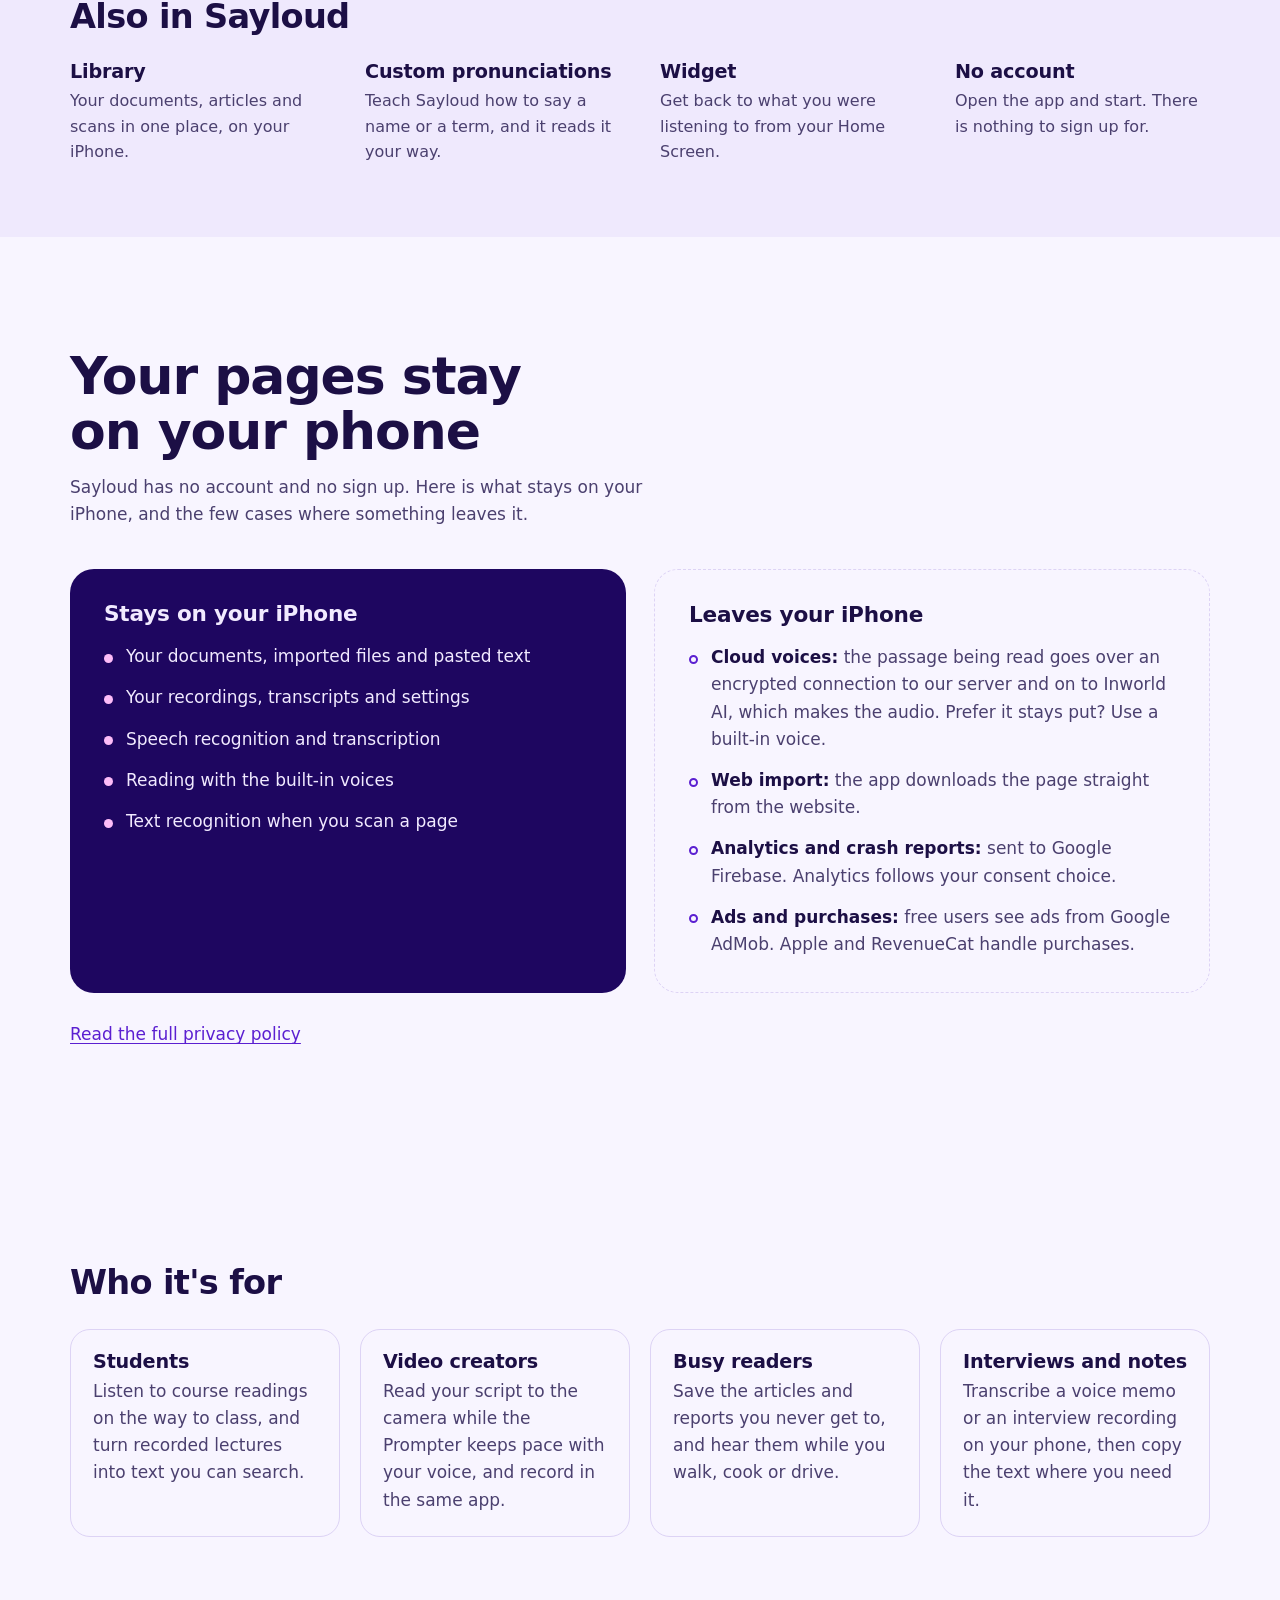
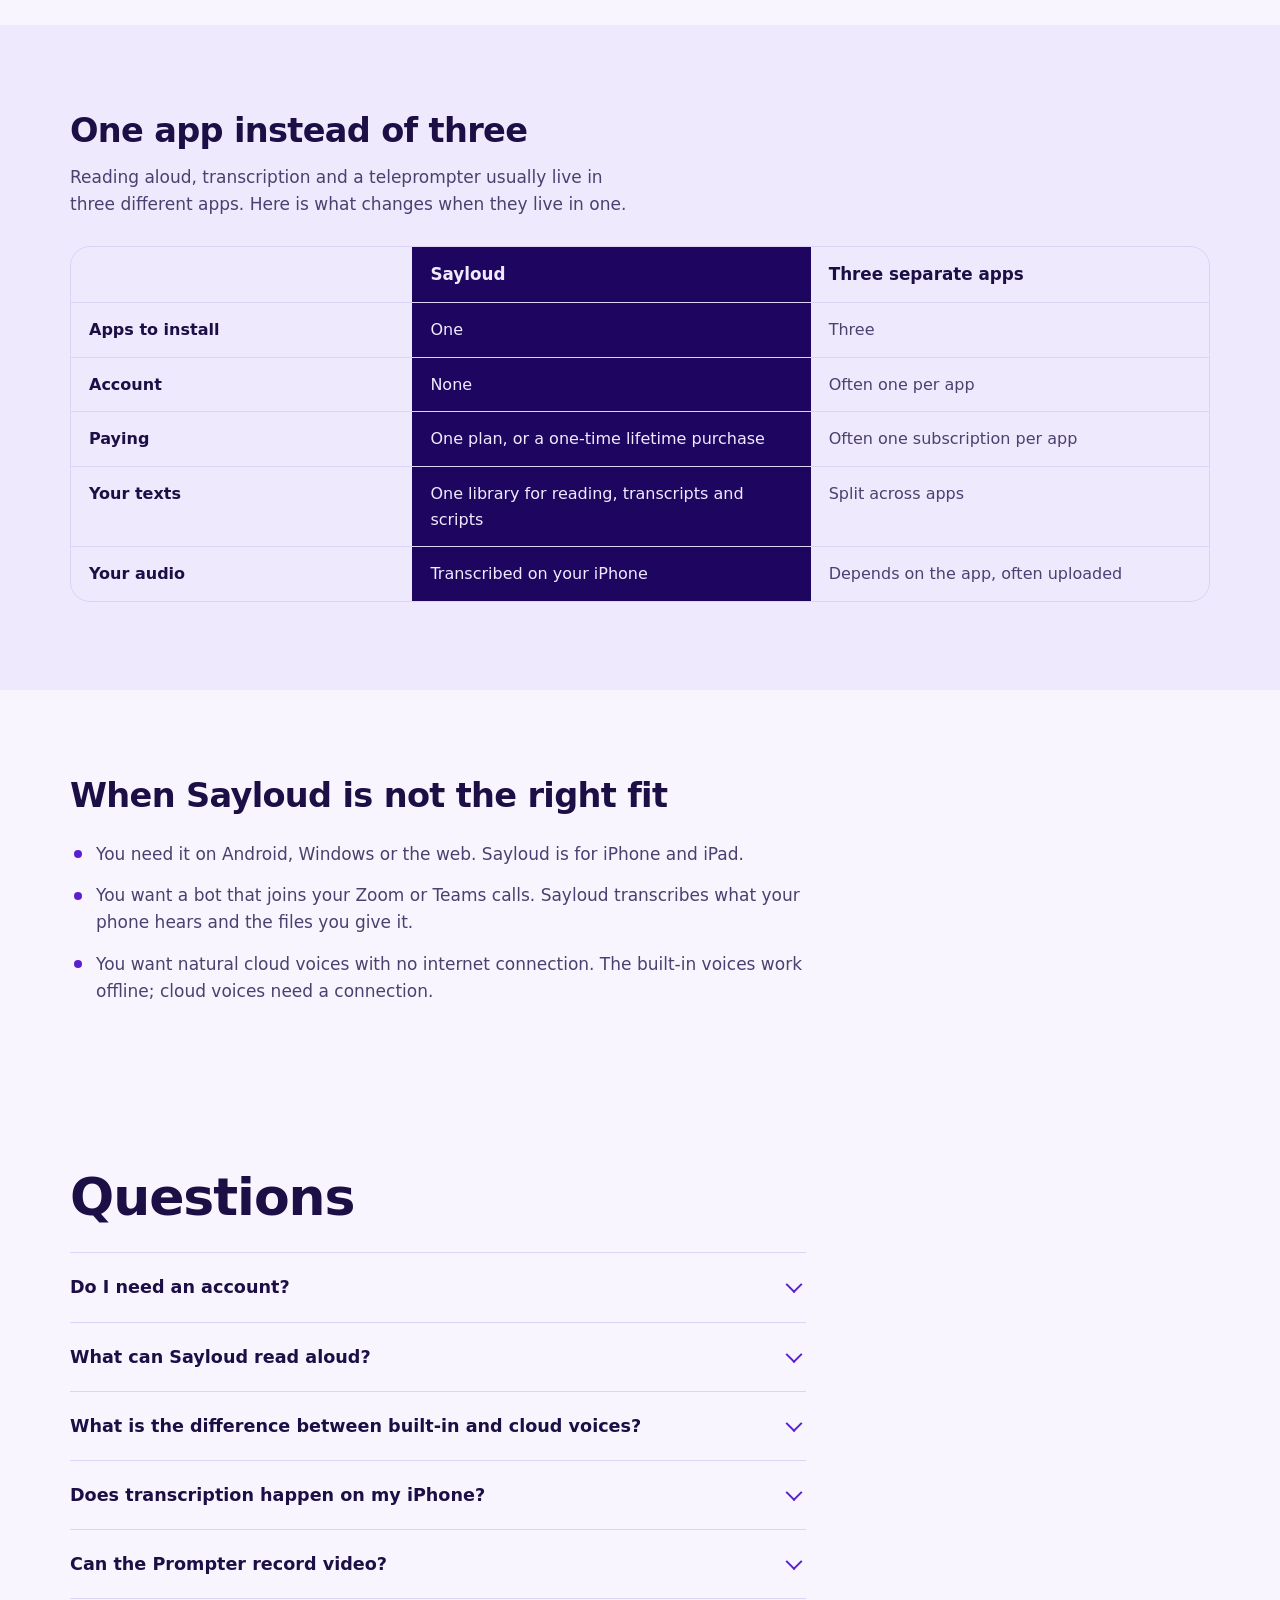
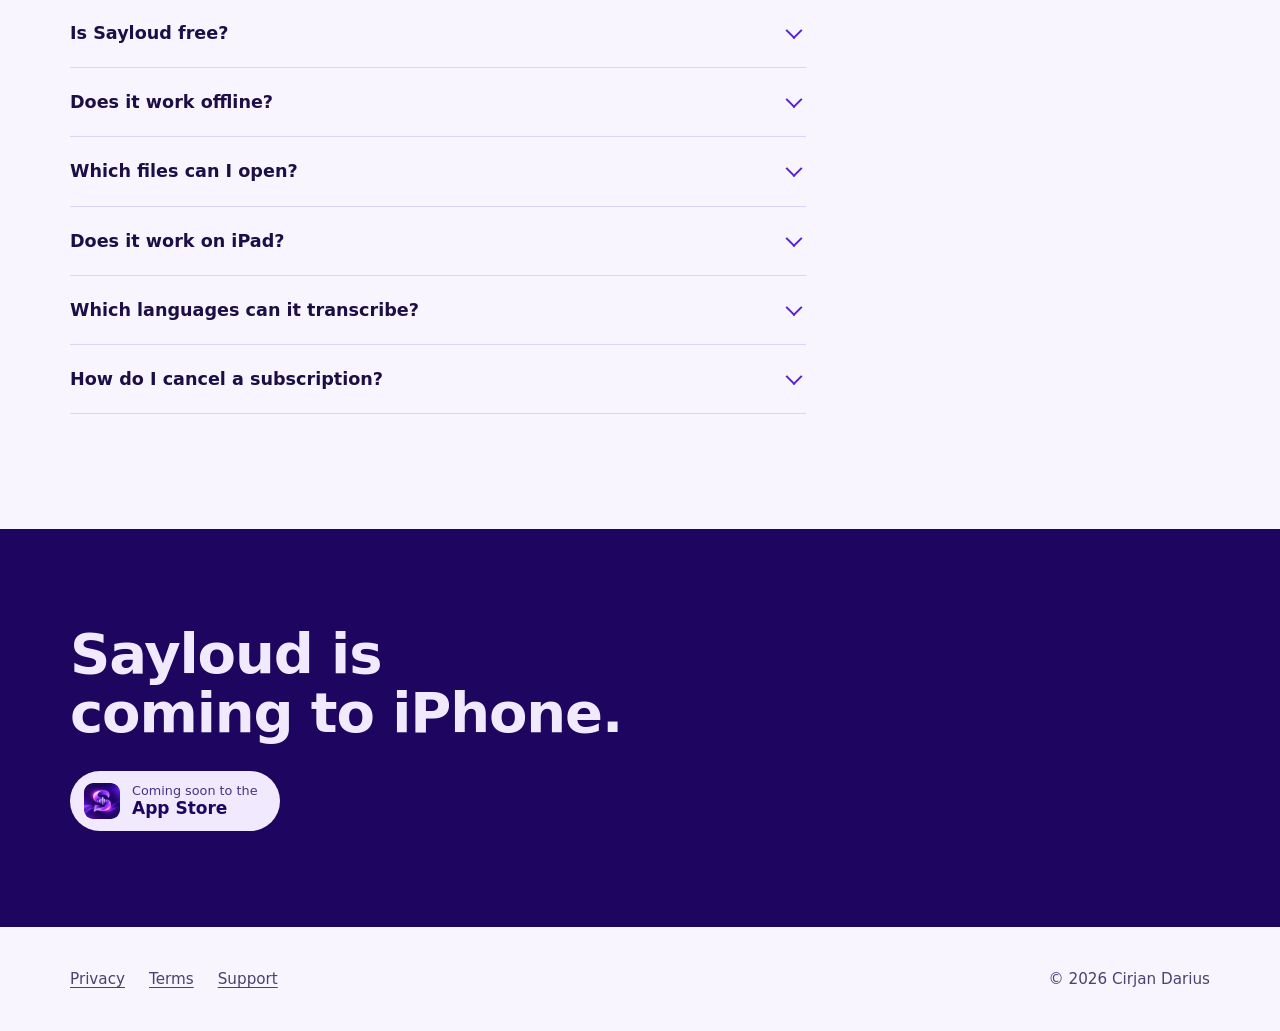
==== commit e4dc9aac: "Add how it works, who it's for, comparison and fit sections - answer the questions a visitor has bef" ====
--- a/index.html
+++ b/index.html
@@ -144,6 +144,26 @@
     </div>
   </div>
 
+  <section class="steps" aria-labelledby="steps-title">
+    <div class="wrap">
+      <h2 id="steps-title">How it works</h2>
+      <ol>
+        <li>
+          <h3>Add something to read</h3>
+          <p>Open a PDF, EPUB, RTF or text file, paste text, import a web page by its link, or scan a printed page with the camera.</p>
+        </li>
+        <li>
+          <h3>Listen, or speak</h3>
+          <p>Press play and follow the highlighted words. Or start a transcription, or open the Prompter and read your script to the camera.</p>
+        </li>
+        <li>
+          <h3>Keep it or share it</h3>
+          <p>Everything stays in your library on your phone. Copy or share a transcript, and find a Prompter recording in your photos.</p>
+        </li>
+      </ol>
+    </div>
+  </section>
+
   <section class="extras" aria-labelledby="extras-title">
     <div class="wrap">
       <h2 id="extras-title">Also in Sayloud</h2>
@@ -197,6 +217,62 @@
     </div>
   </section>
 
+  <section class="who" aria-labelledby="who-title">
+    <div class="wrap">
+      <h2 id="who-title">Who it's for</h2>
+      <ul>
+        <li>
+          <h3>Students</h3>
+          <p>Listen to course readings on the way to class, and turn recorded lectures into text you can search.</p>
+        </li>
+        <li>
+          <h3>Video creators</h3>
+          <p>Read your script to the camera while the Prompter keeps pace with your voice, and record in the same app.</p>
+        </li>
+        <li>
+          <h3>Busy readers</h3>
+          <p>Save the articles and reports you never get to, and hear them while you walk, cook or drive.</p>
+        </li>
+        <li>
+          <h3>Interviews and notes</h3>
+          <p>Transcribe a voice memo or an interview recording on your phone, then copy the text where you need it.</p>
+        </li>
+      </ul>
+    </div>
+  </section>
+
+  <section class="compare" aria-labelledby="compare-title">
+    <div class="wrap">
+      <h2 id="compare-title">One app instead of three</h2>
+      <p class="intro">Reading aloud, transcription and a teleprompter usually live in three different apps. Here is what changes when they live in one.</p>
+      <div class="table-scroll" role="region" aria-labelledby="compare-title" tabindex="0">
+        <table>
+          <thead>
+            <tr><th scope="col"><span class="visually-hidden">Topic</span></th><th scope="col">Sayloud</th><th scope="col">Three separate apps</th></tr>
+          </thead>
+          <tbody>
+            <tr><th scope="row">Apps to install</th><td>One</td><td>Three</td></tr>
+            <tr><th scope="row">Account</th><td>None</td><td>Often one per app</td></tr>
+            <tr><th scope="row">Paying</th><td>One plan, or a one-time lifetime purchase</td><td>Often one subscription per app</td></tr>
+            <tr><th scope="row">Your texts</th><td>One library for reading, transcripts and scripts</td><td>Split across apps</td></tr>
+            <tr><th scope="row">Your audio</th><td>Transcribed on your iPhone</td><td>Depends on the app, often uploaded</td></tr>
+          </tbody>
+        </table>
+      </div>
+    </div>
+  </section>
+
+  <section class="fit" aria-labelledby="fit-title">
+    <div class="wrap">
+      <h2 id="fit-title">When Sayloud is not the right fit</h2>
+      <ul>
+        <li>You need it on Android, Windows or the web. Sayloud is for iPhone and iPad.</li>
+        <li>You want a bot that joins your Zoom or Teams calls. Sayloud transcribes what your phone hears and the files you give it.</li>
+        <li>You want natural cloud voices with no internet connection. The built-in voices work offline; cloud voices need a connection.</li>
+      </ul>
+    </div>
+  </section>
+
   <section class="faq" id="faq" aria-labelledby="faq-title">
     <div class="wrap">
       <h2 id="faq-title">Questions</h2>
@@ -224,6 +300,26 @@
         <details>
           <summary>Is Sayloud free?</summary>
           <p>Yes, with ads. A weekly, monthly or yearly subscription, or a one-time lifetime purchase, removes ads and unlocks the cloud voices.</p>
+        </details>
+        <details>
+          <summary>Does it work offline?</summary>
+          <p>Yes, for reading with the built-in voices, transcription and the Prompter. Cloud voices and importing web pages need an internet connection.</p>
+        </details>
+        <details>
+          <summary>Which files can I open?</summary>
+          <p>PDF, EPUB, RTF and plain text files, web pages by link, scanned pages and pasted text. For transcription, audio recordings and videos.</p>
+        </details>
+        <details>
+          <summary>Does it work on iPad?</summary>
+          <p>Yes. Sayloud runs on iPhone and iPad with iOS 18 or later.</p>
+        </details>
+        <details>
+          <summary>Which languages can it transcribe?</summary>
+          <p>The languages your iPhone supports for on-device speech recognition. Sayloud uses them as they are, without sending audio anywhere.</p>
+        </details>
+        <details>
+          <summary>How do I cancel a subscription?</summary>
+          <p>In the Settings app on your iPhone: tap your name, then Subscriptions, then Sayloud. Cancel at least 24 hours before the renewal date.</p>
         </details>
       </div>
     </div>
--- a/styles.css
+++ b/styles.css
@@ -423,6 +423,47 @@
 }
 .extras h3 { font-size: 1.2rem; letter-spacing: -0.01em; margin-bottom: 6px; }
 .extras p { color: var(--muted); margin: 0; font-size: 1rem; }
+
+/* How it works */
+.steps { padding-block: clamp(48px, 7vw, 88px); }
+.steps h2, .who h2, .compare h2, .fit h2 { font-size: clamp(1.6rem, 3vw, 2.1rem); margin-bottom: 28px; }
+.steps ol { list-style: none; margin: 0; padding: 0; counter-reset: step; display: grid; gap: 28px 40px;
+  grid-template-columns: repeat(auto-fit, minmax(min(100%, 260px), 1fr)); }
+.steps li { counter-increment: step; position: relative; padding-top: 56px; }
+.steps li::before { content: counter(step); position: absolute; top: 0; left: 0; width: 40px; height: 40px; border-radius: 50%;
+  display: grid; place-items: center; background: var(--stage); color: var(--stage-glow);
+  font-family: var(--font-display); font-weight: 800; font-size: 1.15rem; }
+.steps h3, .who h3 { font-size: 1.2rem; letter-spacing: -0.01em; margin-bottom: 6px; }
+.steps p, .who p { color: var(--muted); margin: 0; }
+
+/* Who it's for */
+.who { padding-block: clamp(48px, 7vw, 88px); }
+.who ul { list-style: none; margin: 0; padding: 0; display: grid; gap: 20px;
+  grid-template-columns: repeat(auto-fit, minmax(min(100%, 240px), 1fr)); }
+.who li { border: 1.5px solid var(--line); border-radius: 20px; padding: 22px; }
+
+/* Compare */
+.compare { padding-block: clamp(48px, 7vw, 88px); background: var(--paper-2); }
+.compare .intro { color: var(--muted); max-width: var(--measure); margin: -12px 0 28px; }
+.table-scroll { overflow-x: auto; border-radius: 20px; border: 1.5px solid var(--line); }
+.table-scroll:focus-visible { outline: 3px solid var(--focus); outline-offset: 3px; }
+.compare table { width: 100%; table-layout: fixed; border-collapse: collapse; font-size: 1rem; }
+.compare thead th:first-child { width: 30%; }
+@media (max-width: 520px) { .compare th, .compare td { padding: 12px 10px; font-size: 0.92rem; } .compare thead th { font-size: 0.95rem; } }
+.compare th, .compare td { text-align: left; padding: 14px 18px; border-bottom: 1px solid var(--line); vertical-align: top; }
+.compare tbody tr:last-child th, .compare tbody tr:last-child td { border-bottom: 0; }
+.compare thead th { font-family: var(--font-display); font-size: 1.05rem; }
+.compare thead th:nth-child(2), .compare tbody td:nth-child(2) { background: var(--stage); color: var(--stage-ink); }
+.compare tbody td:nth-child(3) { color: var(--muted); }
+.compare tbody th { font-weight: 700; }
+
+/* Not the right fit */
+.fit { padding-block: clamp(48px, 7vw, 88px); }
+.fit ul { margin: 0; padding: 0; list-style: none; display: grid; gap: 14px; max-width: 46rem; }
+.fit li { padding-left: 26px; position: relative; color: var(--muted); }
+.fit li::before { content: ""; position: absolute; left: 4px; top: 0.55em; width: 8px; height: 8px; border-radius: 50%; background: var(--accent); }
+
+.visually-hidden { position: absolute; width: 1px; height: 1px; padding: 0; margin: -1px; overflow: hidden; clip: rect(0 0 0 0); white-space: nowrap; border: 0; }
 
 /* Privacy */
 .privacy { padding-block: clamp(56px, 9vw, 112px); }
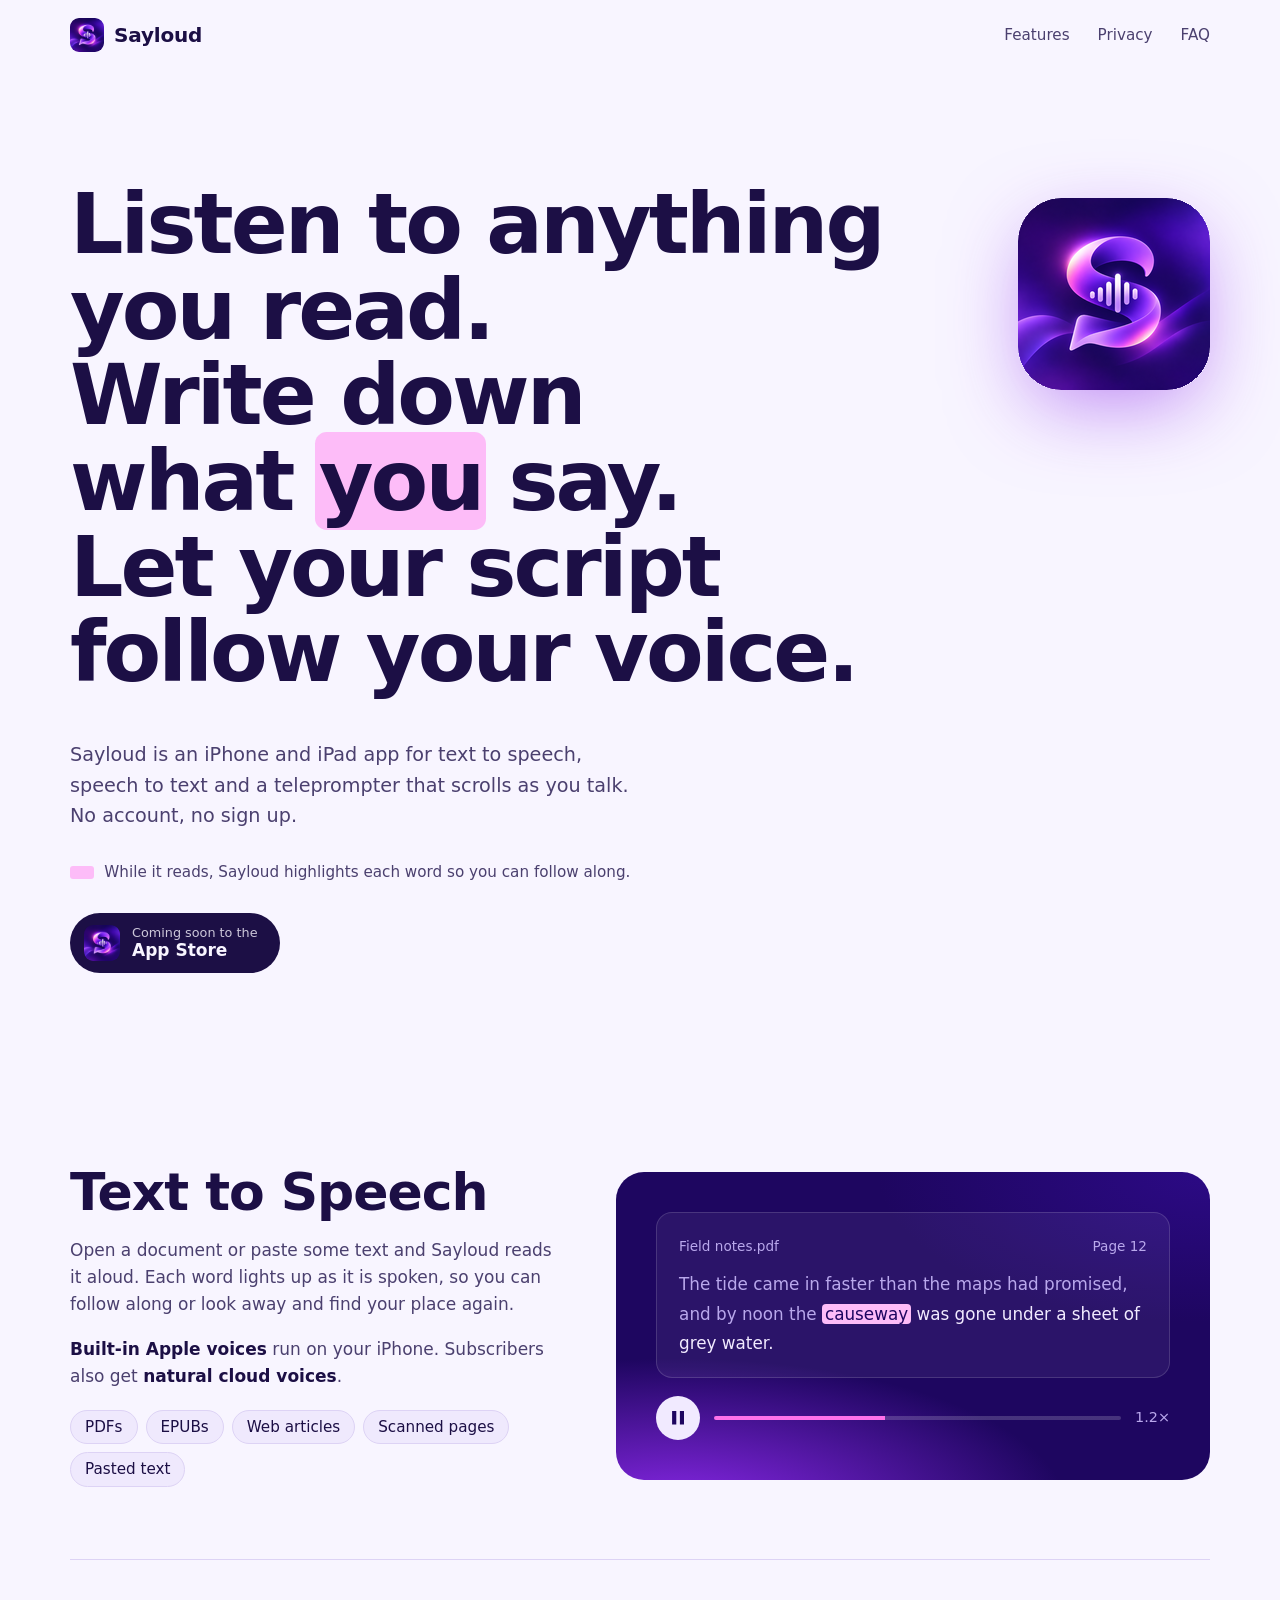
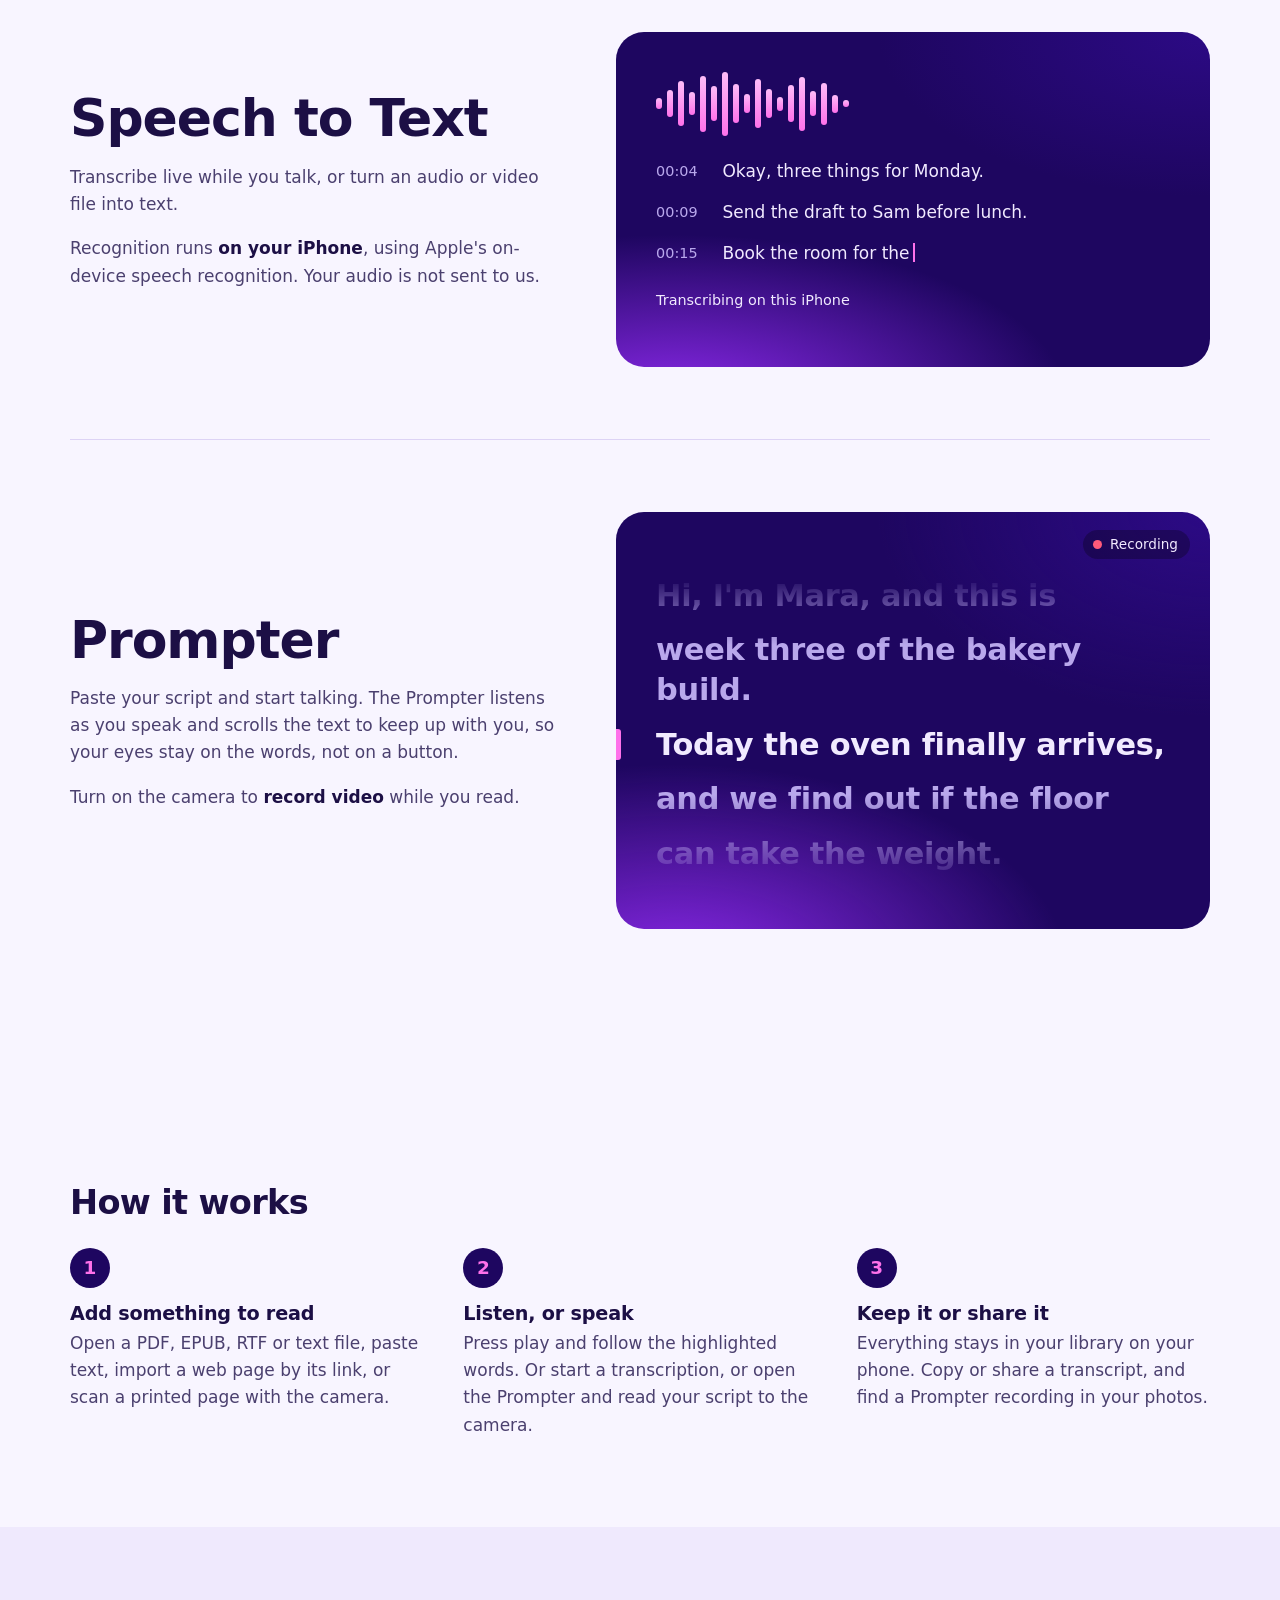
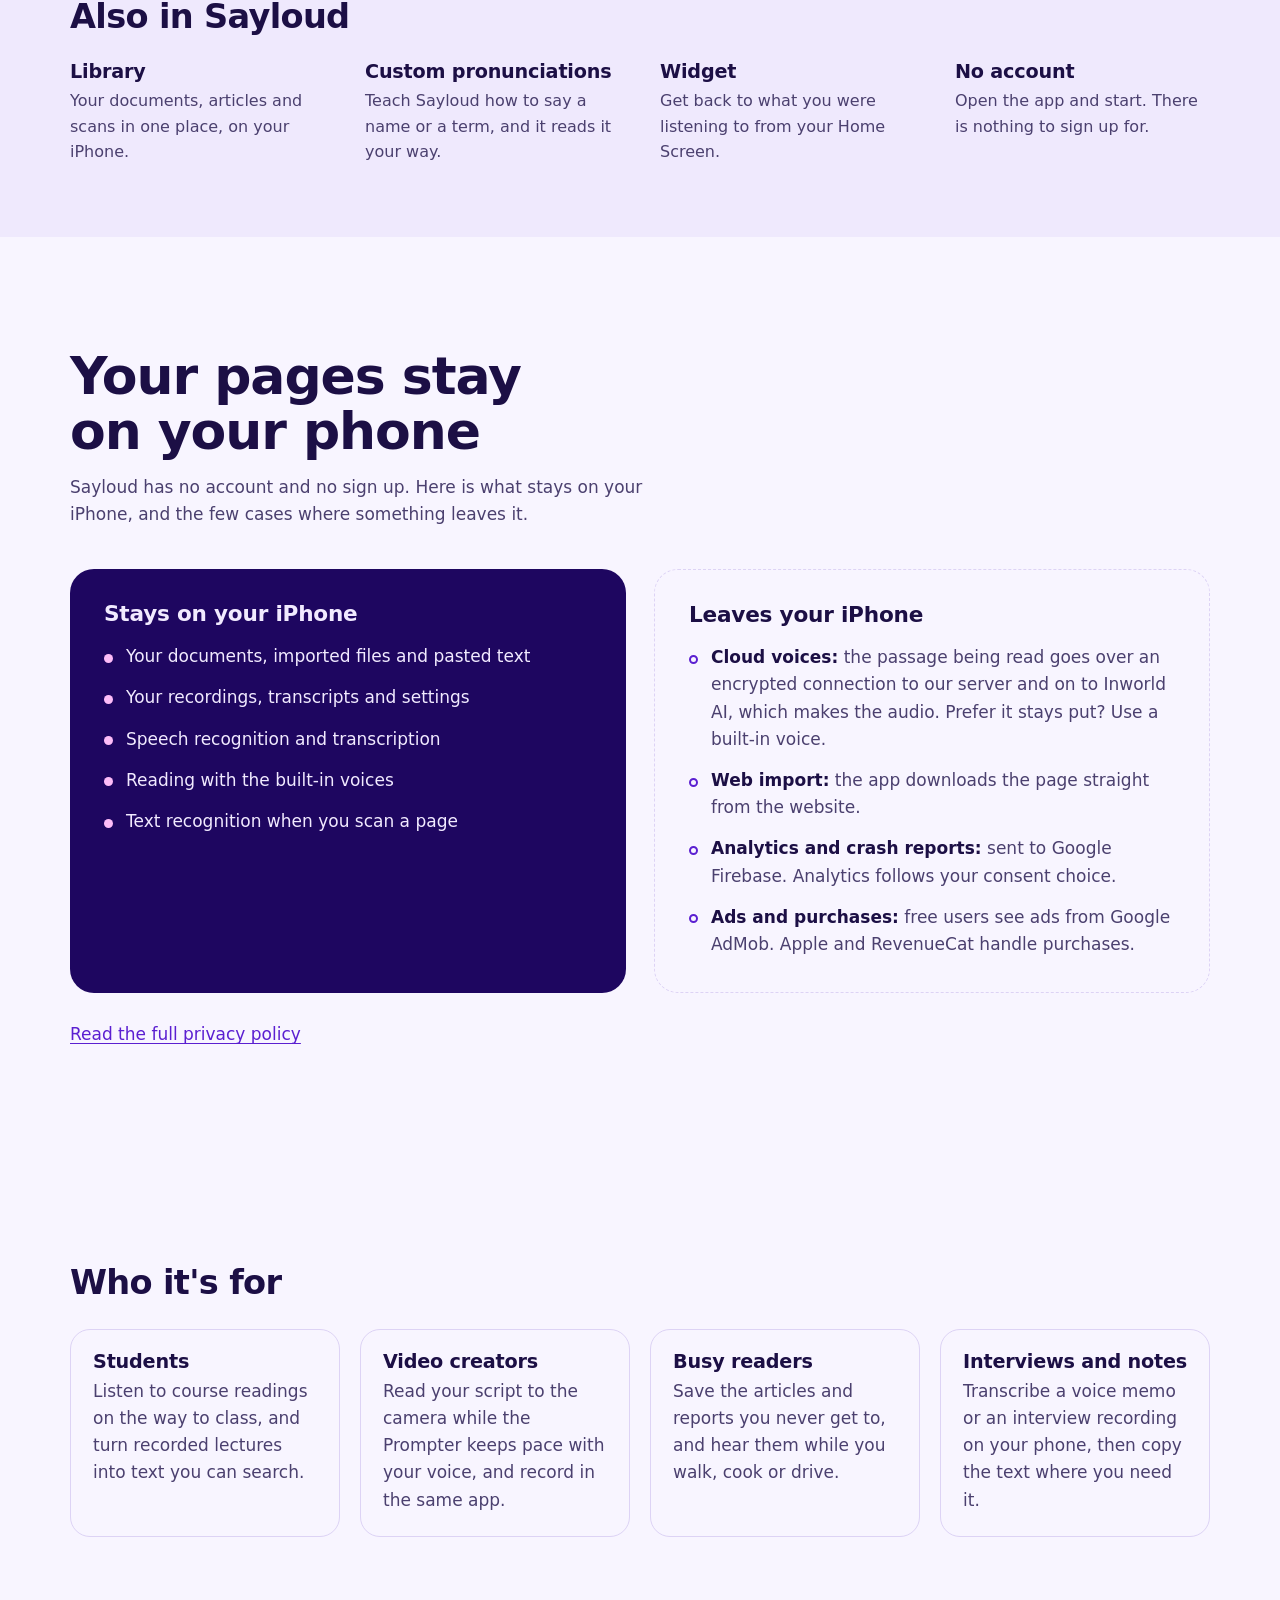
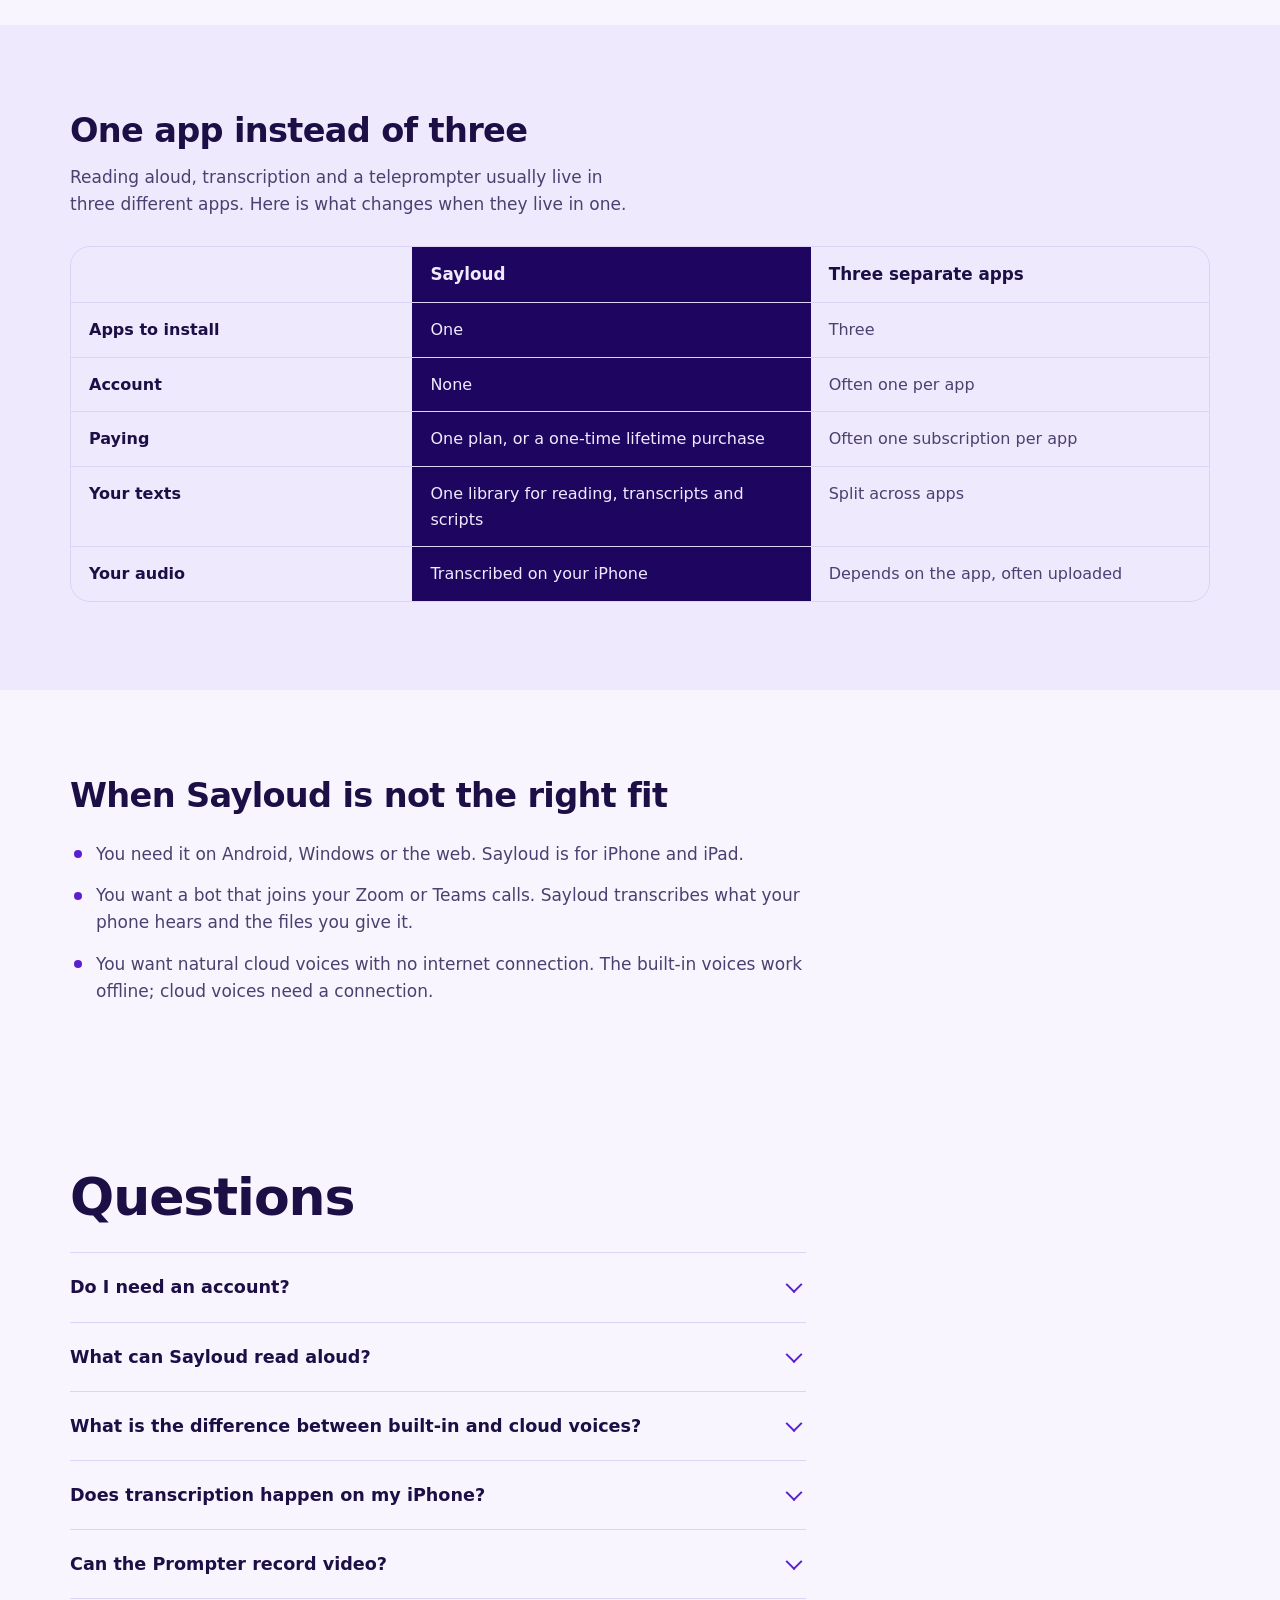
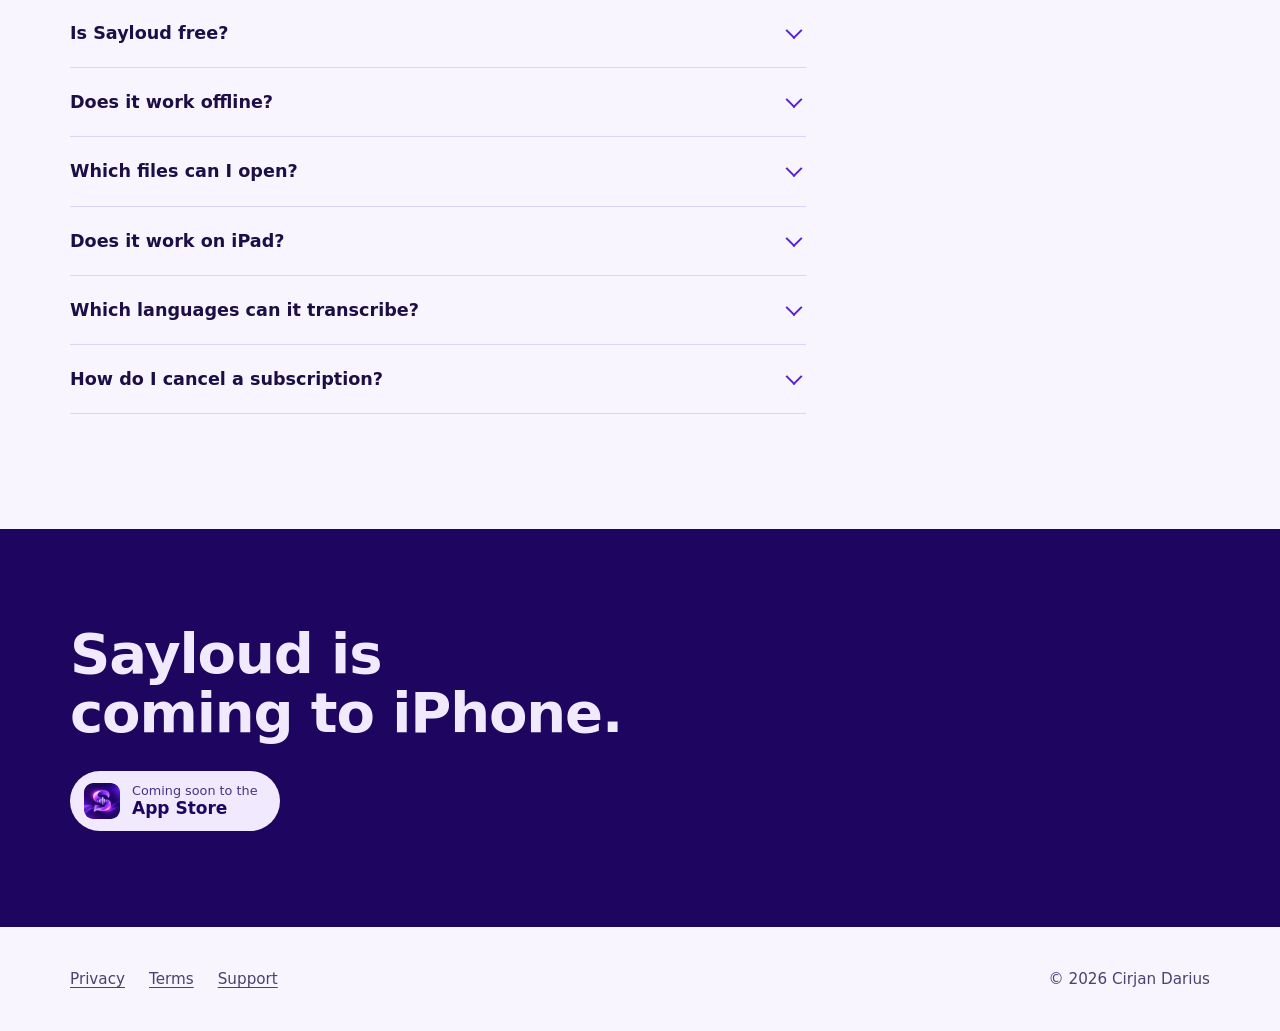
==== commit 635b651d: "Say iPhone and iPad on every page - the app is universal Co-Authored-By: Claude Opus 5.5 <noreply@an" ====
--- a/index.html
+++ b/index.html
@@ -4,7 +4,7 @@
 <meta charset="utf-8">
 <meta name="viewport" content="width=device-width, initial-scale=1">
 <title>Sayloud: Text to Speech, Speech to Text and Prompter</title>
-<meta name="description" content="Sayloud is an iPhone app that reads PDFs, EPUBs, articles and scanned pages aloud with word highlighting, transcribes speech on your device, and runs a teleprompter that follows your voice.">
+<meta name="description" content="Sayloud is an iPhone and iPad app that reads PDFs, EPUBs, articles and scanned pages aloud with word highlighting, transcribes speech on your device, and runs a teleprompter that follows your voice.">
 <link rel="canonical" href="https://sayloudapp.com/">
 <meta name="color-scheme" content="light dark">
 <meta name="theme-color" content="#f8f5ff" media="(prefers-color-scheme: light)">
@@ -15,7 +15,7 @@
 <meta property="og:type" content="website">
 <meta property="og:site_name" content="Sayloud">
 <meta property="og:title" content="Sayloud: Text to Speech, Speech to Text and Prompter">
-<meta property="og:description" content="Listen to anything you read, write down what you say, and let your script follow your voice. An iPhone app, coming soon to the App Store.">
+<meta property="og:description" content="Listen to anything you read, write down what you say, and let your script follow your voice. For iPhone and iPad, coming soon to the App Store.">
 <meta property="og:url" content="https://sayloudapp.com/">
 <meta property="og:image" content="https://sayloudapp.com/og-image.png">
 <meta property="og:image:width" content="1200">
@@ -56,7 +56,7 @@
         <span class="line">Let your script follow your voice.</span>
       </h1>
       <div class="hero-foot">
-        <p class="hero-lede">Sayloud is an iPhone app for text to speech, speech to text and a teleprompter that scrolls as you talk. No account, no sign up.</p>
+        <p class="hero-lede">Sayloud is an iPhone and iPad app for text to speech, speech to text and a teleprompter that scrolls as you talk. No account, no sign up.</p>
         <p class="hero-note">While it reads, Sayloud highlights each word so you can follow along.</p>
         <div>
           <!-- APP STORE LINK: when Sayloud is live, replace this <span> with
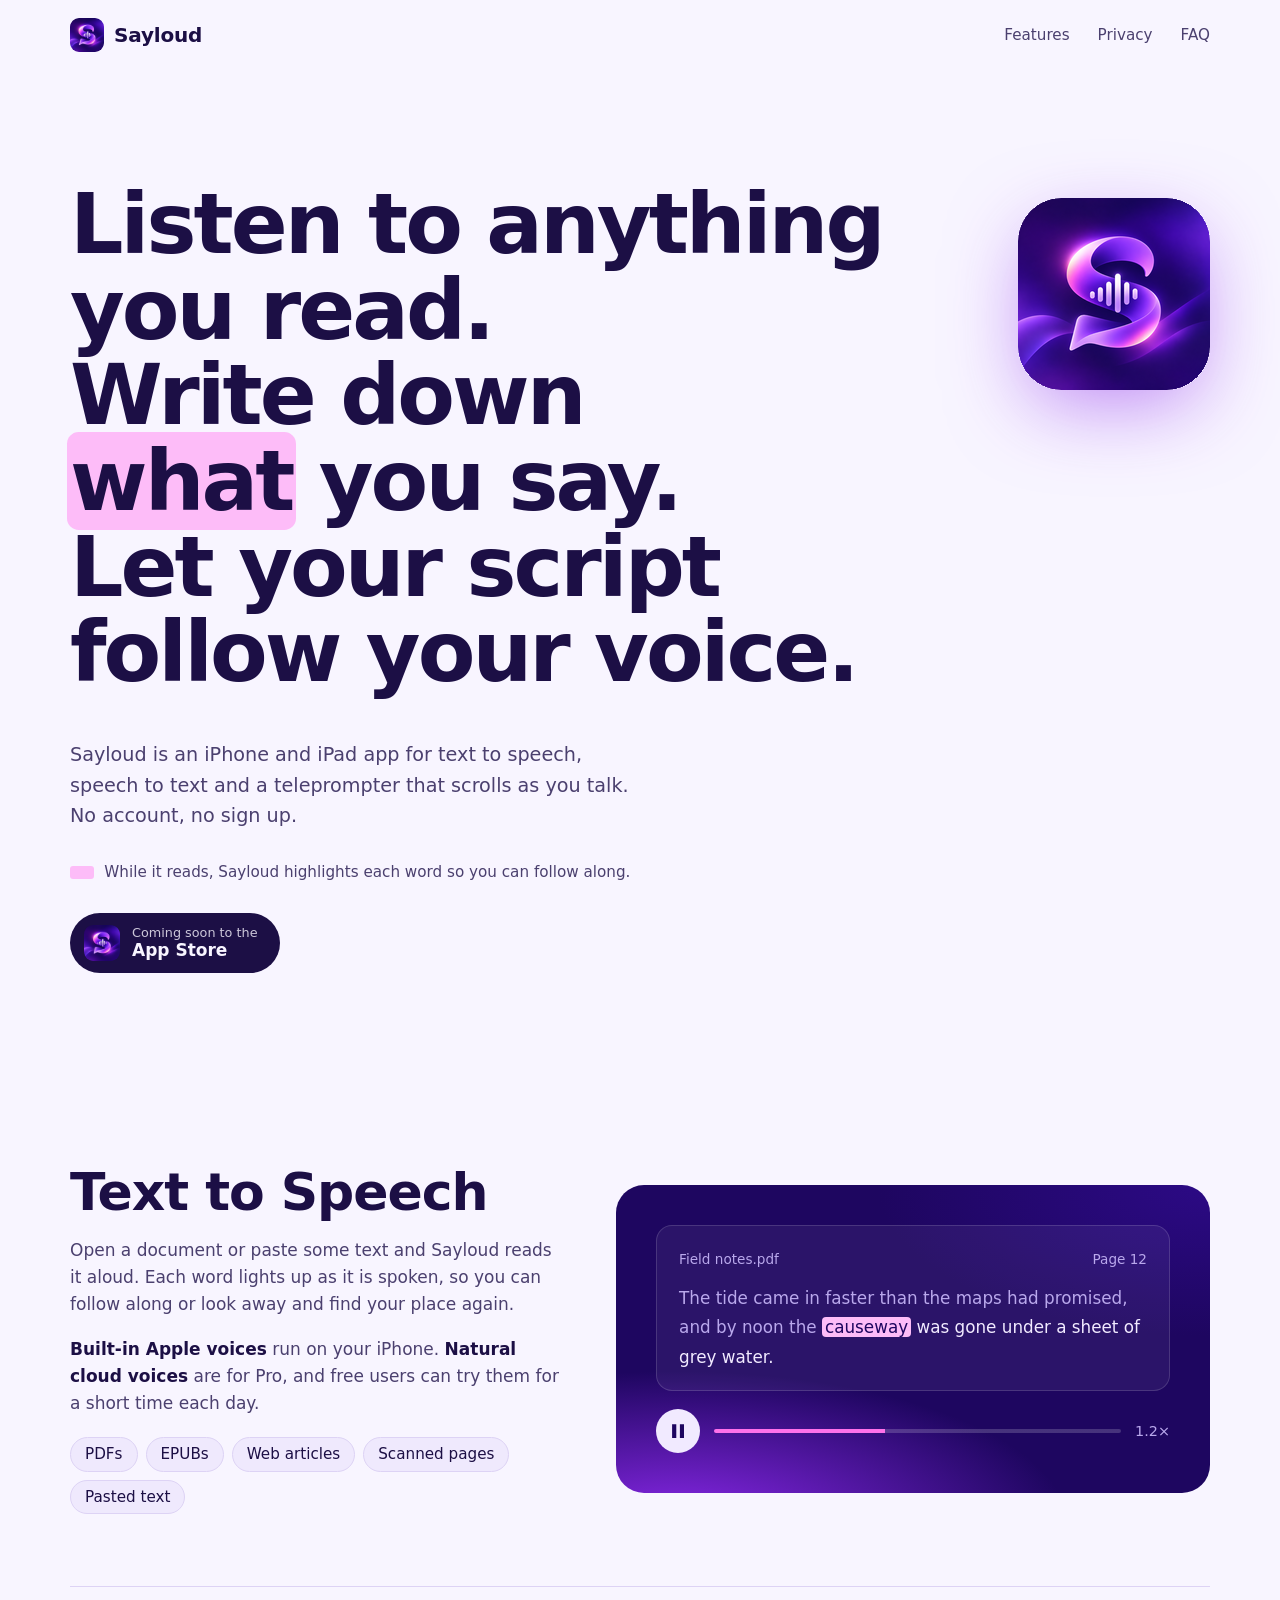
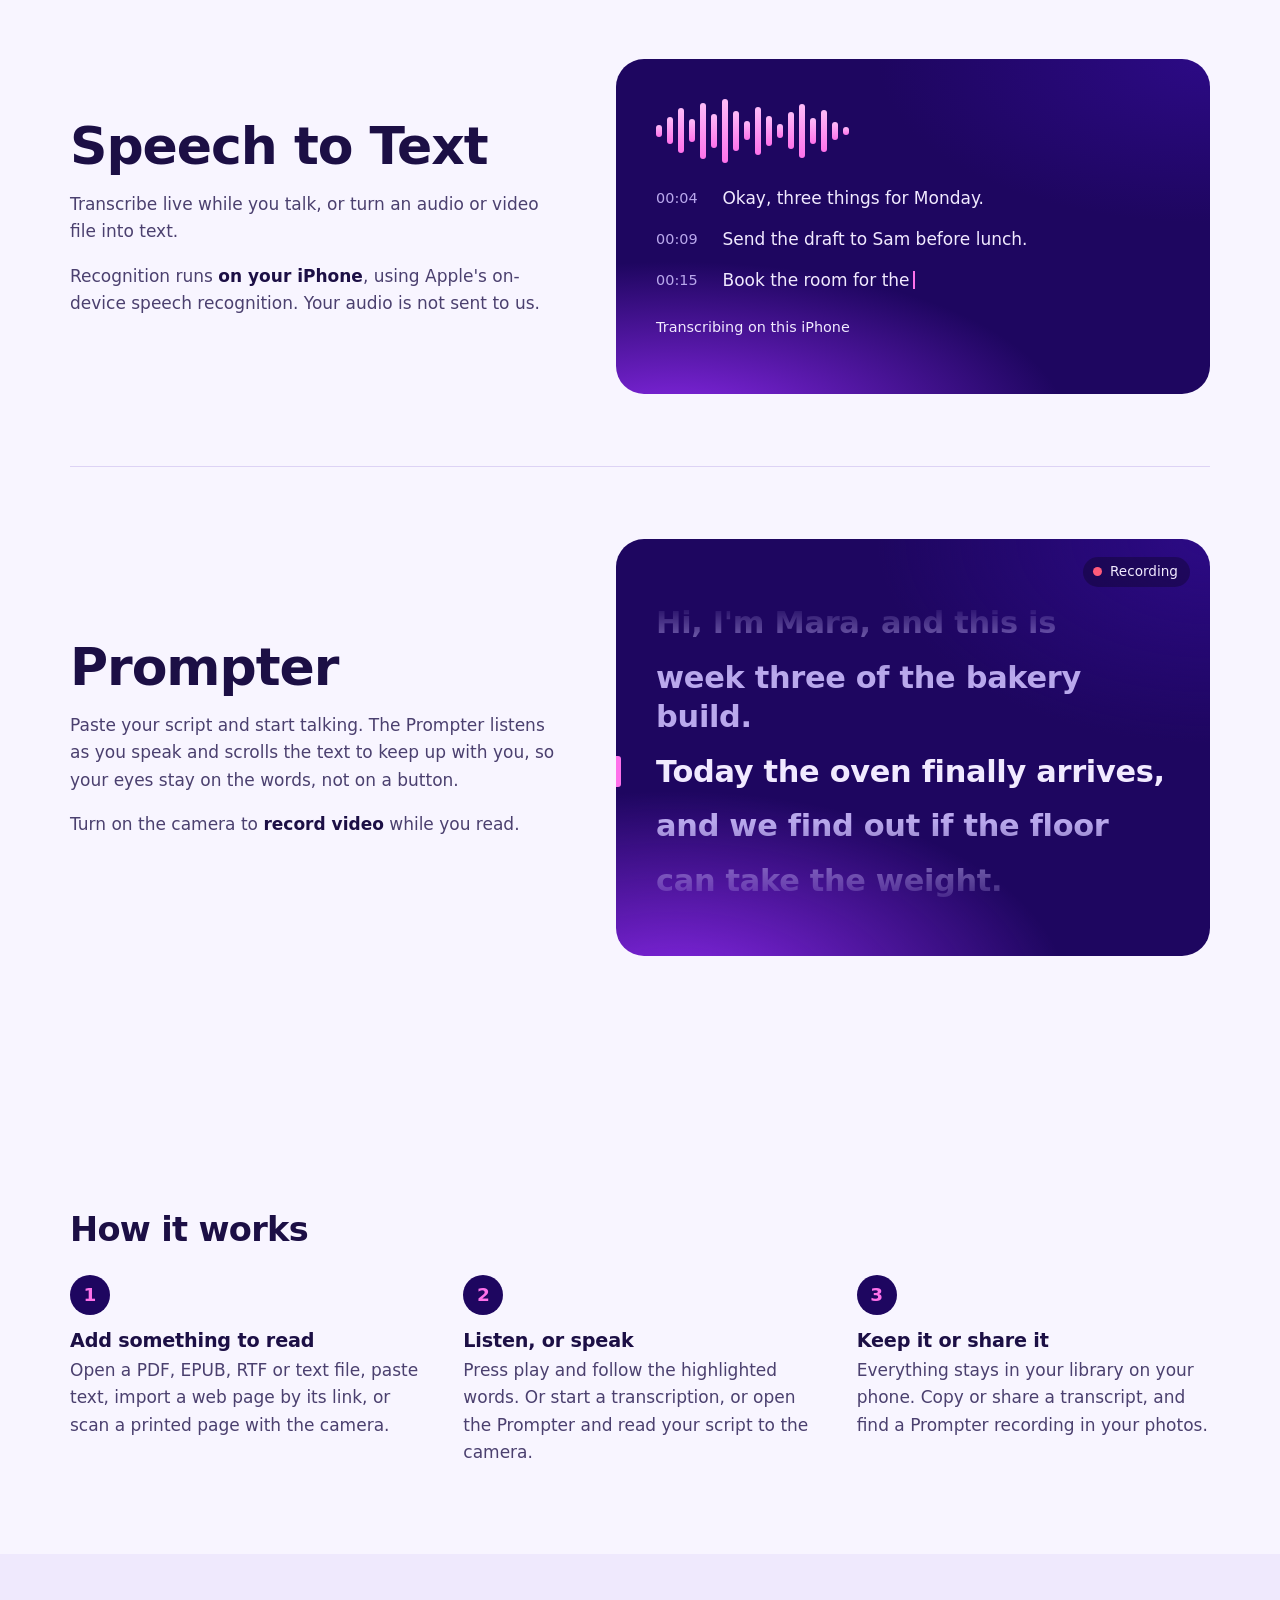
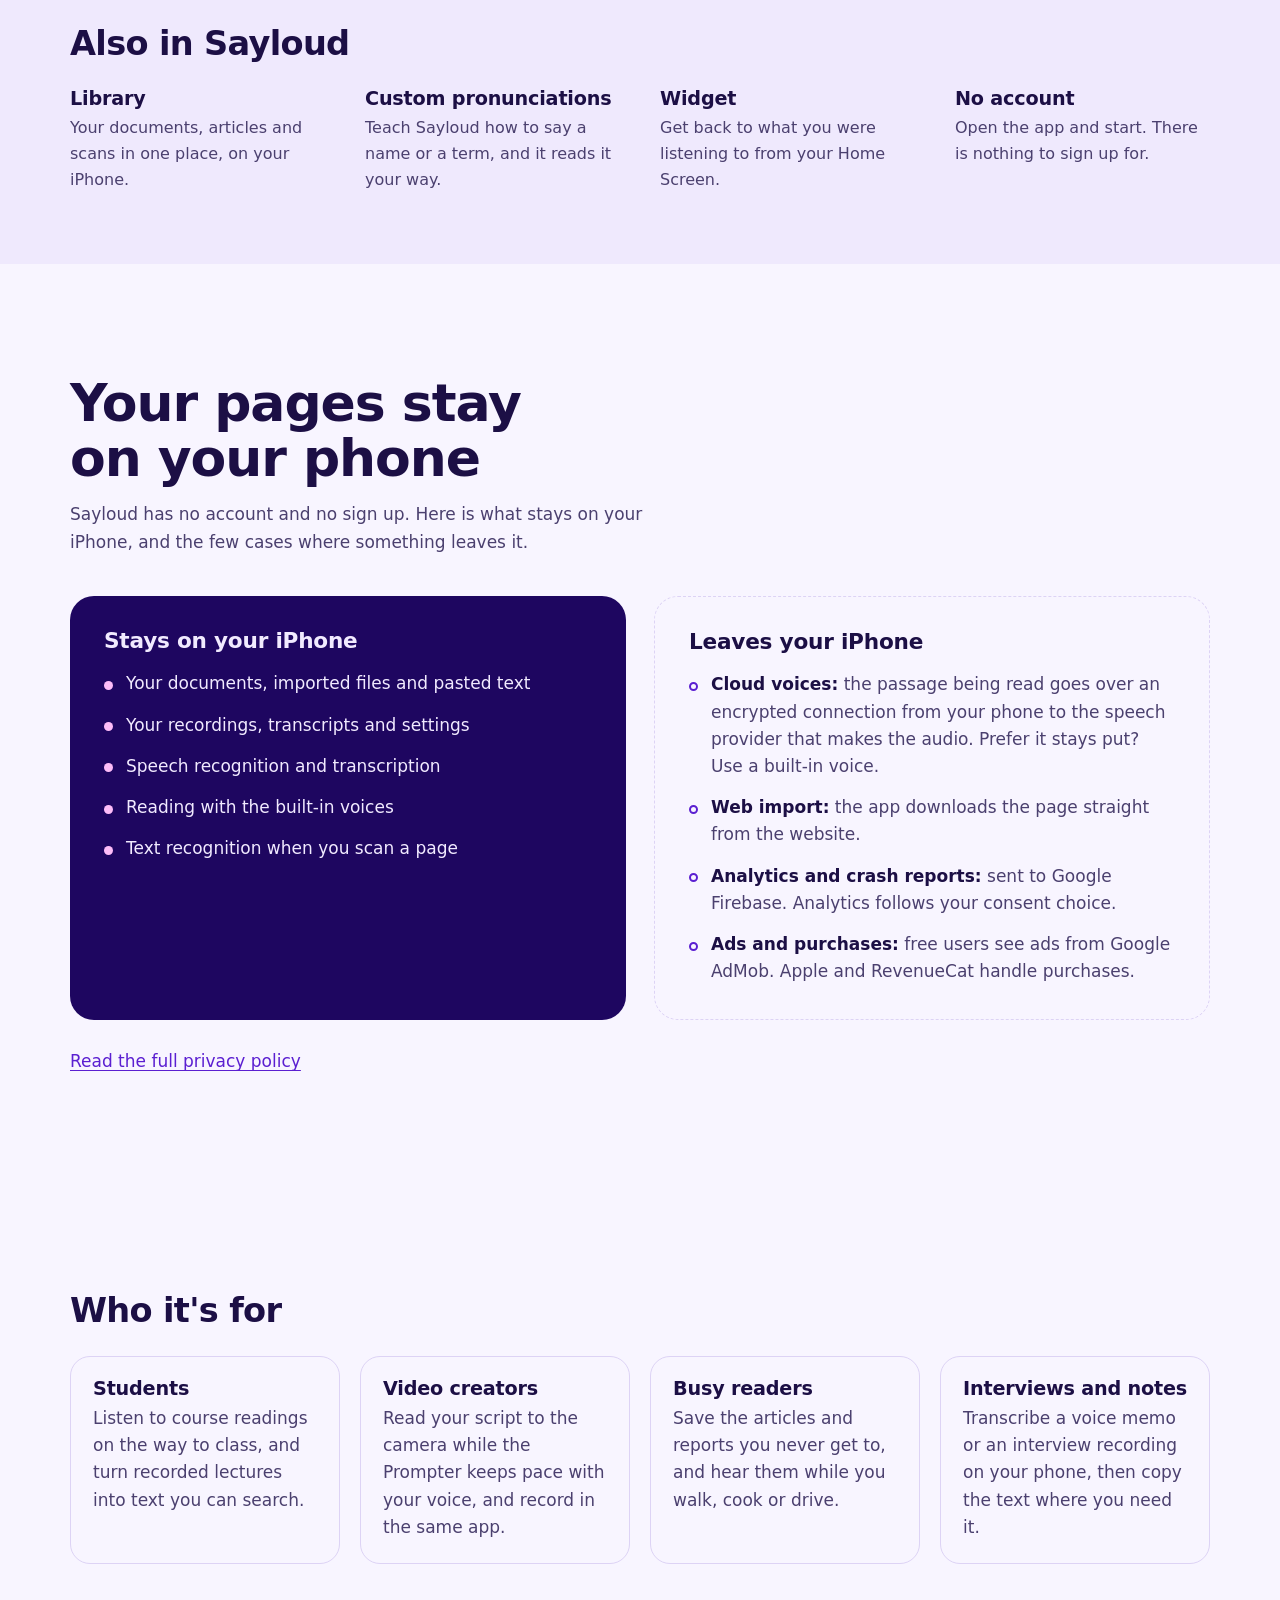
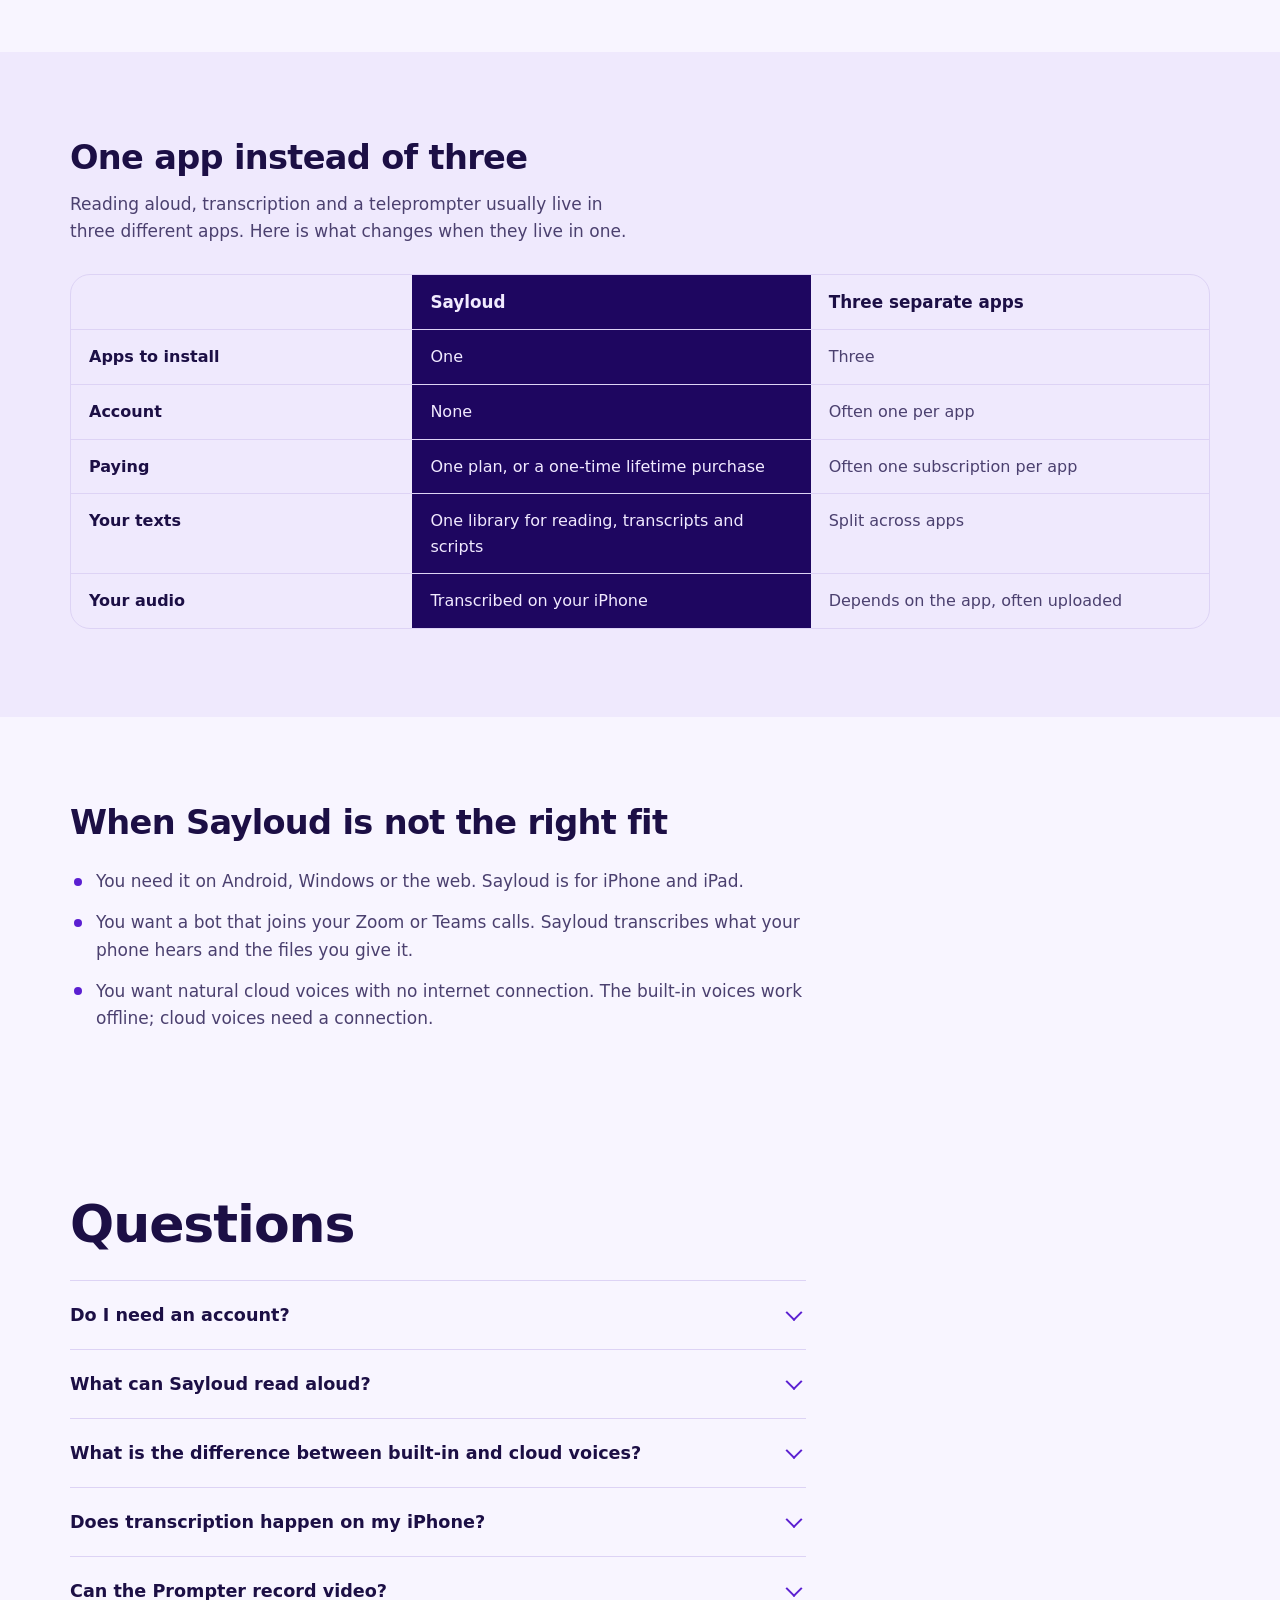
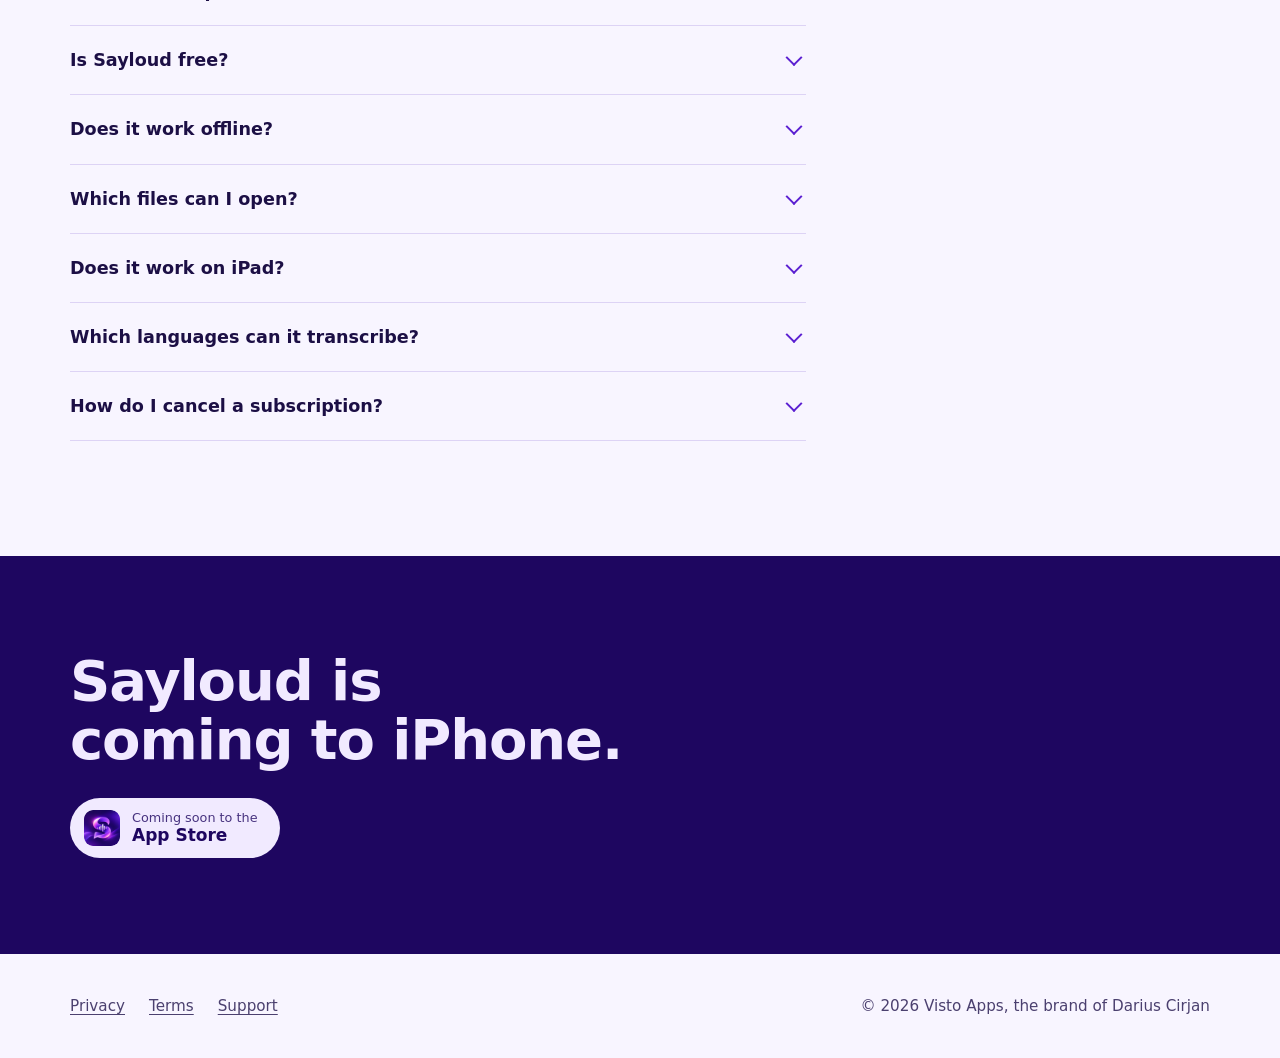
==== commit a8590d11: "Replace privacy and terms with generated legal pages and unify contact and operator - policy now mat" ====
--- a/index.html
+++ b/index.html
@@ -82,7 +82,7 @@
         <div>
           <h2 id="tts-title">Text to Speech</h2>
           <p>Open a document or paste some text and Sayloud reads it aloud. Each word lights up as it is spoken, so you can follow along or look away and find your place again.</p>
-          <p><strong>Built-in Apple voices</strong> run on your iPhone. Subscribers also get <strong>natural cloud voices</strong>.</p>
+          <p><strong>Built-in Apple voices</strong> run on your iPhone. <strong>Natural cloud voices</strong> are for Pro, and free users can try them for a short time each day.</p>
           <ul class="sources" aria-label="What Sayloud can read">
             <li>PDFs</li>
             <li>EPUBs</li>
@@ -206,7 +206,7 @@
         <section class="leaves" aria-labelledby="leaves-title">
           <h3 id="leaves-title">Leaves your iPhone</h3>
           <ul>
-            <li><strong>Cloud voices:</strong> the passage being read goes over an encrypted connection to our server and on to Inworld AI, which makes the audio. Prefer it stays put? Use a built-in voice.</li>
+            <li><strong>Cloud voices:</strong> the passage being read goes over an encrypted connection from your phone to the speech provider that makes the audio. Prefer it stays put? Use a built-in voice.</li>
             <li><strong>Web import:</strong> the app downloads the page straight from the website.</li>
             <li><strong>Analytics and crash reports:</strong> sent to Google Firebase. Analytics follows your consent choice.</li>
             <li><strong>Ads and purchases:</strong> free users see ads from Google AdMob. Apple and RevenueCat handle purchases.</li>
@@ -287,7 +287,7 @@
         </details>
         <details>
           <summary>What is the difference between built-in and cloud voices?</summary>
-          <p>Built-in voices are Apple's voices and run on your iPhone. Cloud voices are natural voices for subscribers: the text being read is sent to our server and to our speech provider to make the audio, so they need a connection.</p>
+          <p>Built-in voices are Apple's voices and run on your iPhone. Cloud voices are natural voices for Pro, with a short free daily allowance: the text being read is sent from your phone to our speech provider to make the audio, so they need a connection.</p>
         </details>
         <details>
           <summary>Does transcription happen on my iPhone?</summary>
@@ -351,7 +351,7 @@
         <li><a href="support.html">Support</a></li>
       </ul>
     </nav>
-    <p>© 2026 Cirjan Darius</p>
+    <p>© 2026 Visto Apps, the brand of Darius Cirjan</p>
   </div>
 </footer>
 </body>
--- a/styles.css
+++ b/styles.css
@@ -597,3 +597,22 @@
 }
 
 .doc .faq { padding-block: 8px 24px; }
+
+/* Generated legal pages (visto-apps/tools/legal) */
+.doc .last-updated { color: var(--muted); font-size: 0.95rem; margin-bottom: 28px; }
+.legal-toc { background: var(--paper-2); border-radius: 20px; padding: 20px 24px; margin-bottom: 8px; }
+.legal-toc ol { margin: 0; padding-left: 1.3em; }
+.legal-toc li { margin-bottom: 4px; }
+.legal-section { scroll-margin-top: 24px; }
+.table-wrap { overflow-x: auto; border: 1.5px solid var(--line); border-radius: 16px; margin: 16px 0 20px; }
+.legal-table { width: 100%; border-collapse: collapse; font-size: 0.92rem; line-height: 1.5; }
+.legal-table th, .legal-table td { text-align: left; vertical-align: top; padding: 10px 12px; border-bottom: 1px solid var(--line); }
+.legal-table thead th { font-size: 0.8rem; text-transform: uppercase; letter-spacing: 0.06em; color: var(--muted); white-space: nowrap; }
+.legal-table tbody tr:last-child > * { border-bottom: 0; }
+@media (max-width: 640px) {
+  .legal-table thead { position: absolute; width: 1px; height: 1px; overflow: hidden; clip: rect(0 0 0 0); }
+  .legal-table, .legal-table tbody, .legal-table tr, .legal-table th, .legal-table td { display: block; width: 100%; }
+  .legal-table tr { padding: 12px 14px; border-bottom: 1px solid var(--line); }
+  .legal-table th, .legal-table td { border: 0; padding: 3px 0; }
+  .legal-table td::before { content: attr(data-label); display: block; font-size: 0.75rem; text-transform: uppercase; letter-spacing: 0.06em; font-weight: 700; color: var(--muted); }
+}
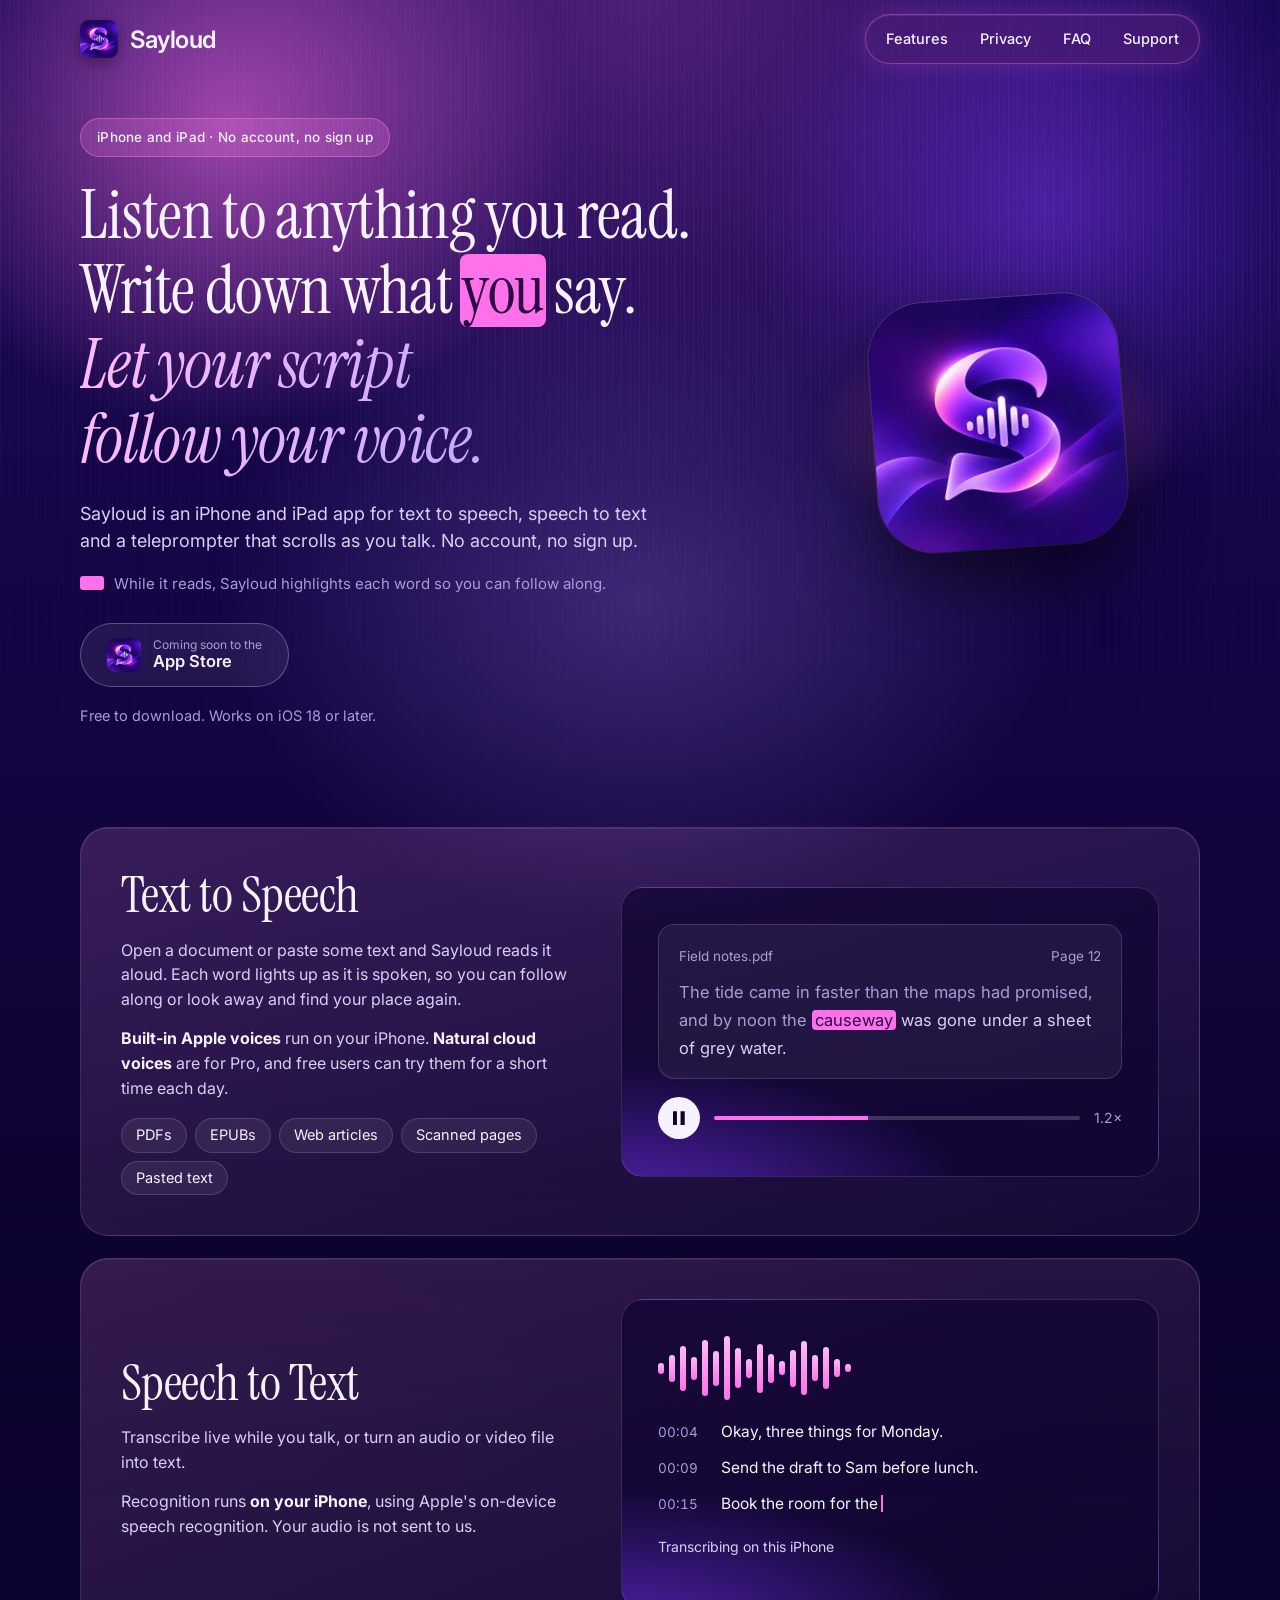
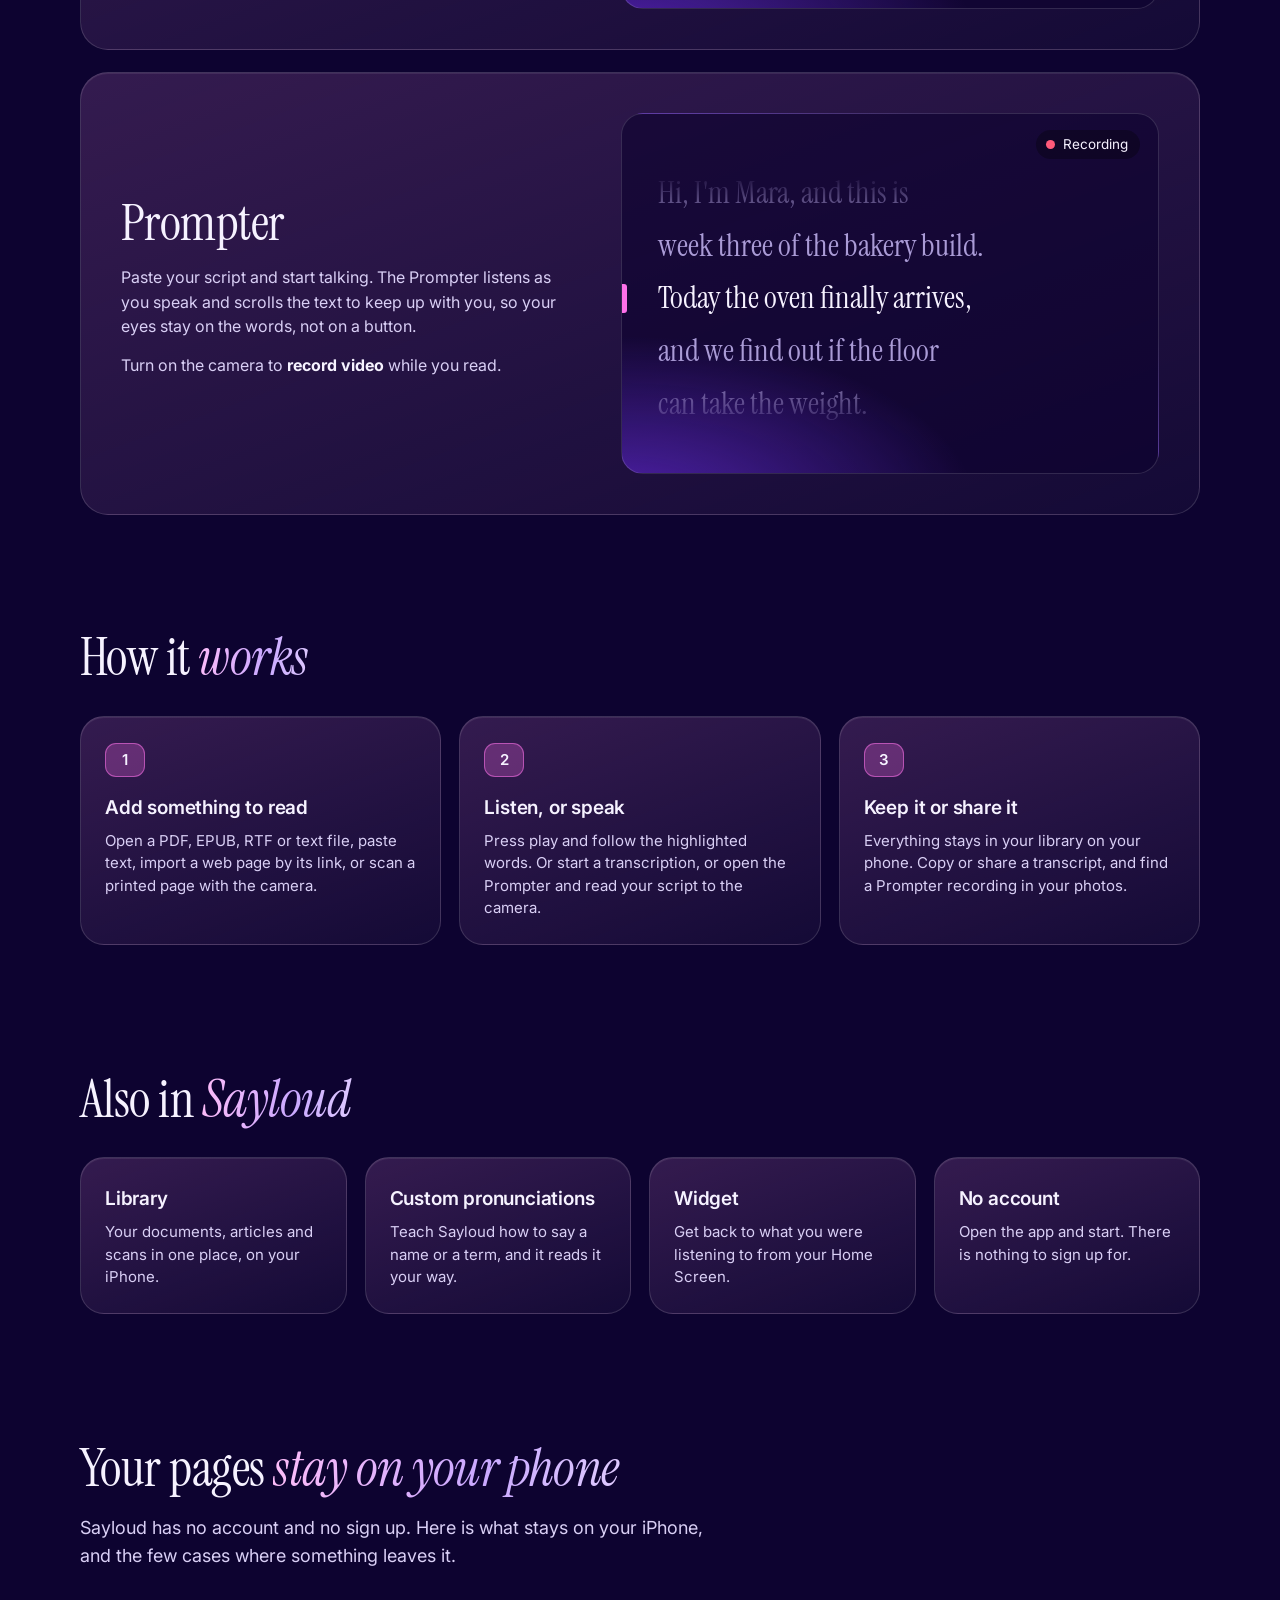
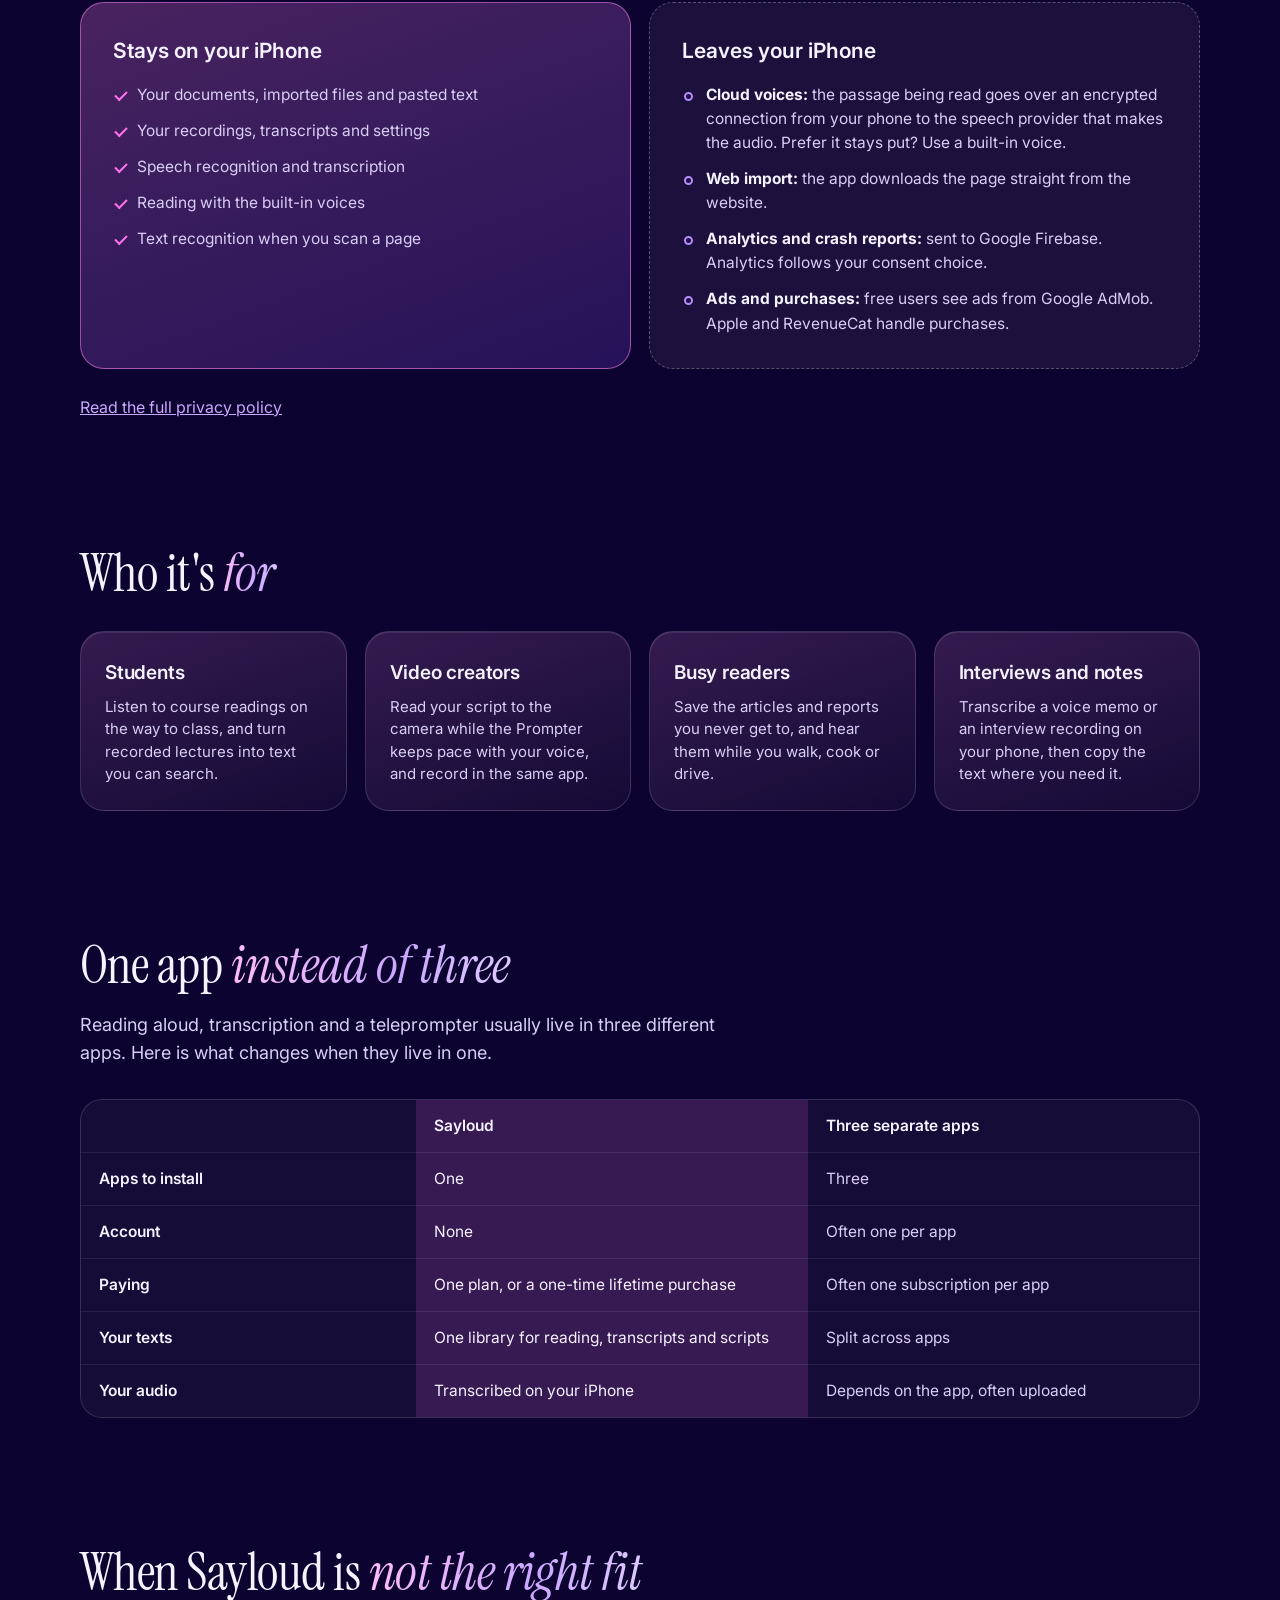
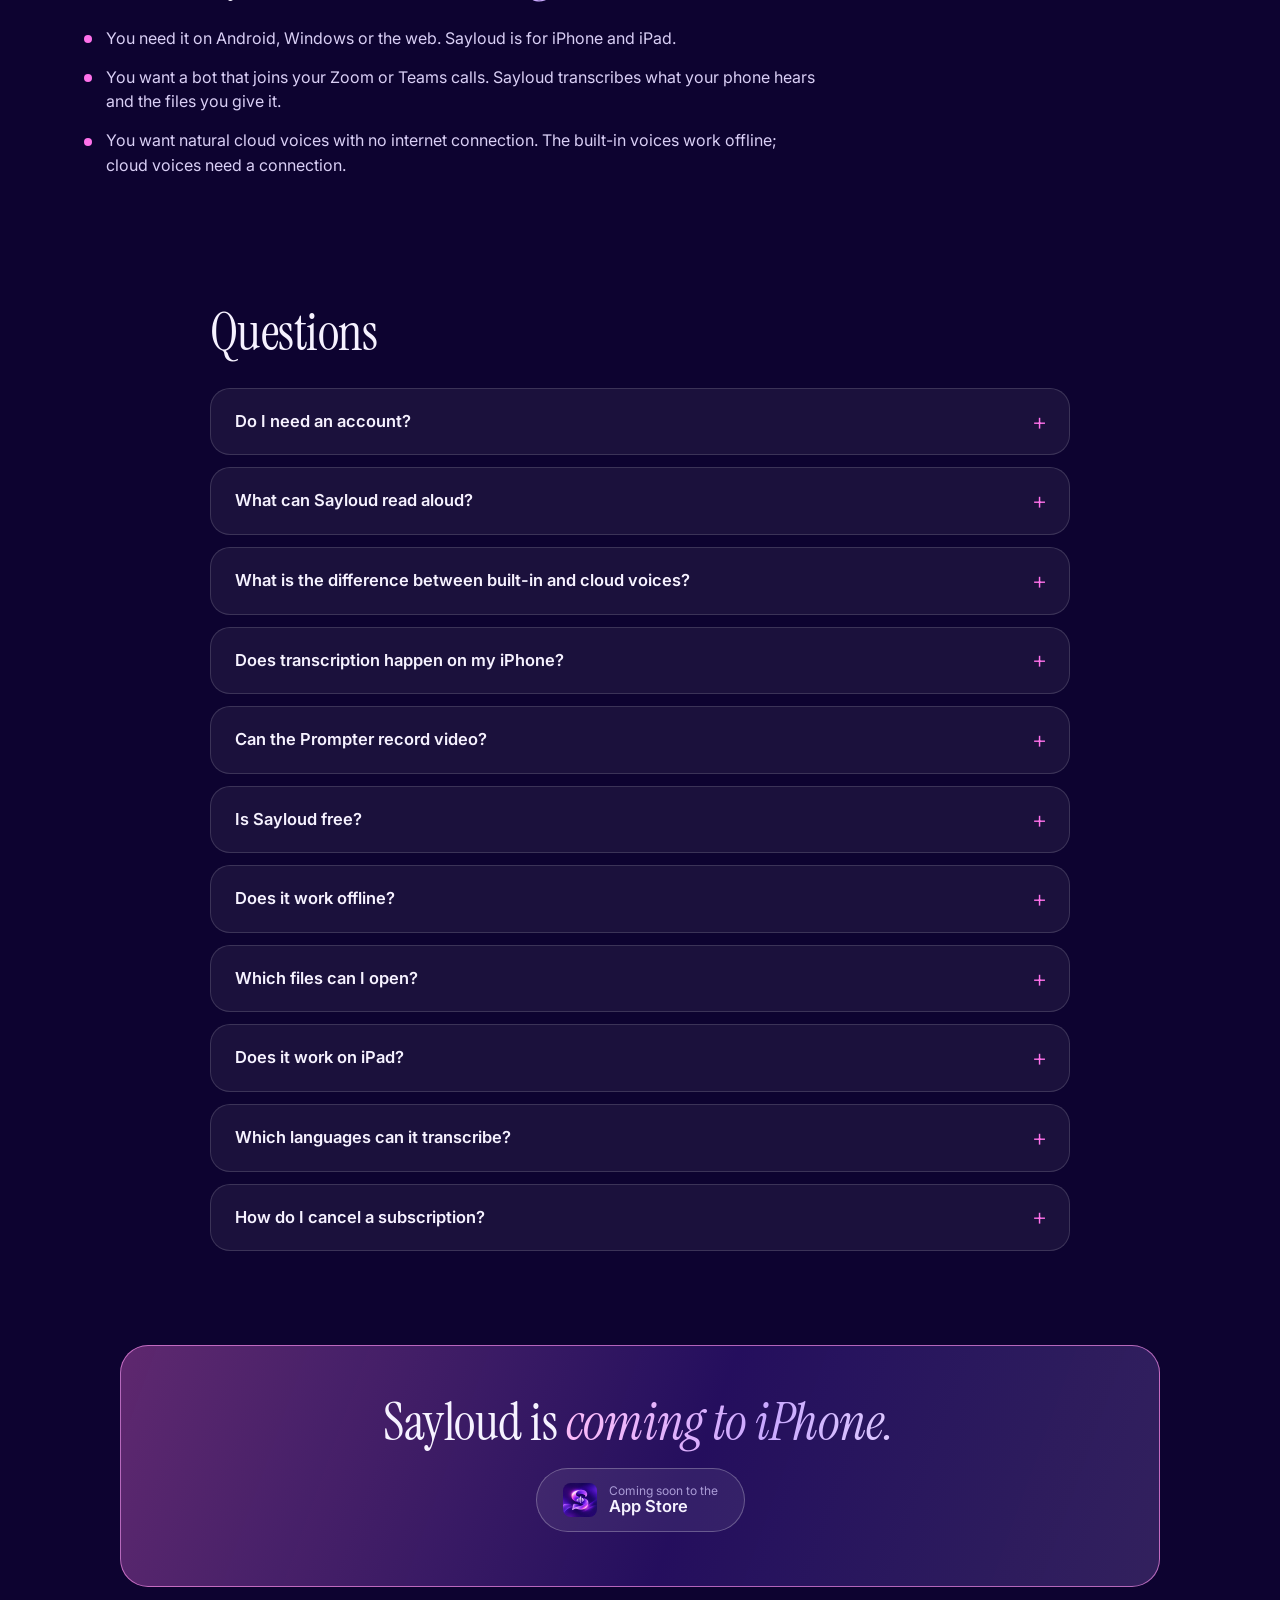
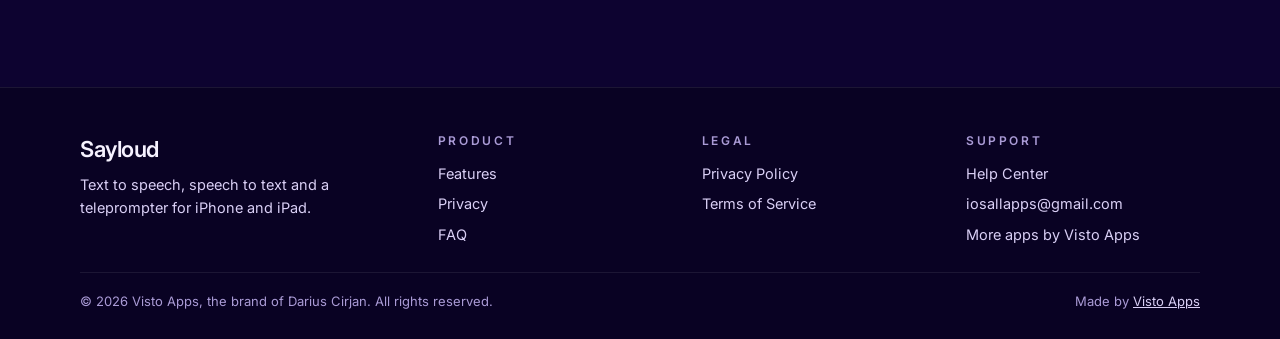
==== commit 173600fe: "Redesign in the Visto style and improve SEO - aurora skin, self-hosted fonts, JSON-LD, sitemap, llms" ====
--- a/index.html
+++ b/index.html
@@ -3,43 +3,195 @@
 <head>
 <meta charset="utf-8">
 <meta name="viewport" content="width=device-width, initial-scale=1">
-<title>Sayloud: Text to Speech, Speech to Text and Prompter</title>
-<meta name="description" content="Sayloud is an iPhone and iPad app that reads PDFs, EPUBs, articles and scanned pages aloud with word highlighting, transcribes speech on your device, and runs a teleprompter that follows your voice.">
+<title>Sayloud: Text to Speech, Speech to Text, Teleprompter</title>
+<meta name="description" content="Sayloud reads PDFs, EPUBs and articles aloud, turns speech into text on your iPhone and runs a teleprompter that follows your voice. Free to download.">
+<meta name="author" content="Visto Apps">
+<meta name="robots" content="index, follow, max-image-preview:large">
 <link rel="canonical" href="https://sayloudapp.com/">
-<meta name="color-scheme" content="light dark">
-<meta name="theme-color" content="#f8f5ff" media="(prefers-color-scheme: light)">
-<meta name="theme-color" content="#120440" media="(prefers-color-scheme: dark)">
-<link rel="icon" type="image/png" sizes="32x32" href="favicon-32.png">
-<link rel="icon" type="image/png" sizes="16x16" href="favicon-16.png">
-<link rel="apple-touch-icon" sizes="180x180" href="apple-touch-icon.png">
+<link rel="alternate" hreflang="en" href="https://sayloudapp.com/">
+<link rel="alternate" hreflang="x-default" href="https://sayloudapp.com/">
+<meta name="theme-color" content="#0d0330">
+<meta name="color-scheme" content="dark">
+<meta name="apple-mobile-web-app-title" content="Sayloud">
+<link rel="icon" type="image/png" sizes="32x32" href="/favicon-32.png">
+<link rel="icon" type="image/png" sizes="16x16" href="/favicon-16.png">
+<link rel="apple-touch-icon" sizes="180x180" href="/apple-touch-icon.png">
 <meta property="og:type" content="website">
 <meta property="og:site_name" content="Sayloud">
-<meta property="og:title" content="Sayloud: Text to Speech, Speech to Text and Prompter">
-<meta property="og:description" content="Listen to anything you read, write down what you say, and let your script follow your voice. For iPhone and iPad, coming soon to the App Store.">
+<meta property="og:title" content="Sayloud: listen to anything, write down what you say, read to the camera">
+<meta property="og:description" content="Sayloud reads PDFs, EPUBs and articles aloud, turns speech into text on your iPhone and runs a teleprompter that follows your voice. Free to download.">
 <meta property="og:url" content="https://sayloudapp.com/">
 <meta property="og:image" content="https://sayloudapp.com/og-image.png">
 <meta property="og:image:width" content="1200">
 <meta property="og:image:height" content="630">
 <meta property="og:image:alt" content="The Sayloud app icon, a glowing S around a sound wave, next to the words Text to Speech, Speech to Text and Prompter.">
+<meta property="og:locale" content="en_US">
 <meta name="twitter:card" content="summary_large_image">
-<link rel="stylesheet" href="/fonts/fonts.css">
-<link rel="stylesheet" href="styles.css">
-<script src="script.js" defer></script>
+<meta name="twitter:title" content="Sayloud: listen to anything, write down what you say, read to the camera">
+<meta name="twitter:description" content="Sayloud reads PDFs, EPUBs and articles aloud, turns speech into text on your iPhone and runs a teleprompter that follows your voice. Free to download.">
+<meta name="twitter:image" content="https://sayloudapp.com/og-image.png">
+<link rel="preload" href="/assets/fonts/instrument-serif.woff2" as="font" type="font/woff2" crossorigin>
+<link rel="preload" href="/assets/fonts/inter.woff2" as="font" type="font/woff2" crossorigin>
+<link rel="preload" href="/img/icon.webp" as="image" fetchpriority="high">
+<link rel="stylesheet" href="/styles.css?v=20261115b">
+<script type="application/ld+json">
+{
+ "@context": "https://schema.org",
+ "@graph": [
+  {
+   "@type": "MobileApplication",
+   "@id": "https://sayloudapp.com/#app",
+   "name": "Sayloud",
+   "alternateName": "Sayloud: Text to Speech, Speech to Text and Prompter",
+   "description": "Sayloud reads PDFs, EPUBs, web articles and scanned pages aloud with word highlighting, turns speech into text on the device, and runs a teleprompter that follows your voice.",
+   "operatingSystem": "iOS 18.0 or later",
+   "applicationCategory": "UtilitiesApplication",
+   "url": "https://sayloudapp.com/",
+   "image": "https://sayloudapp.com/img/icon.webp",
+   "inLanguage": "en",
+   "author": {
+    "@id": "https://vistoapps.com/#org"
+   },
+   "publisher": {
+    "@id": "https://vistoapps.com/#org"
+   }
+  },
+  {
+   "@type": "Organization",
+   "@id": "https://vistoapps.com/#org",
+   "name": "Visto Apps",
+   "url": "https://vistoapps.com",
+   "email": "iosallapps@gmail.com",
+   "founder": {
+    "@type": "Person",
+    "name": "Darius Cirjan"
+   }
+  },
+  {
+   "@type": "WebSite",
+   "@id": "https://sayloudapp.com/#site",
+   "url": "https://sayloudapp.com/",
+   "name": "Sayloud",
+   "inLanguage": "en",
+   "publisher": {
+    "@id": "https://vistoapps.com/#org"
+   }
+  }
+ ]
+}
+</script>
+<script type="application/ld+json">
+{
+ "@context": "https://schema.org",
+ "@type": "FAQPage",
+ "mainEntity": [
+  {
+   "@type": "Question",
+   "name": "Do I need an account?",
+   "acceptedAnswer": {
+    "@type": "Answer",
+    "text": "No. There is no account and no sign up. Your documents and settings live on your iPhone."
+   }
+  },
+  {
+   "@type": "Question",
+   "name": "What can Sayloud read aloud?",
+   "acceptedAnswer": {
+    "@type": "Answer",
+    "text": "PDFs, EPUBs, web articles, scanned pages and text you paste. Each word is highlighted while it is read."
+   }
+  },
+  {
+   "@type": "Question",
+   "name": "What is the difference between built-in and cloud voices?",
+   "acceptedAnswer": {
+    "@type": "Answer",
+    "text": "Built-in voices are Apple's voices and run on your iPhone. Cloud voices are natural voices for Pro, with a short free daily allowance: the text being read is sent from your phone to our speech provider to make the audio, so they need a connection."
+   }
+  },
+  {
+   "@type": "Question",
+   "name": "Does transcription happen on my iPhone?",
+   "acceptedAnswer": {
+    "@type": "Answer",
+    "text": "Yes. Live transcription and file transcription use Apple's on-device speech recognition. Your audio is not sent to us."
+   }
+  },
+  {
+   "@type": "Question",
+   "name": "Can the Prompter record video?",
+   "acceptedAnswer": {
+    "@type": "Answer",
+    "text": "Yes. It scrolls your script by following your voice and can record video at the same time. Recordings are saved to your photo library."
+   }
+  },
+  {
+   "@type": "Question",
+   "name": "Is Sayloud free?",
+   "acceptedAnswer": {
+    "@type": "Answer",
+    "text": "Yes, with ads. A weekly, monthly or yearly subscription, or a one-time lifetime purchase, removes ads and unlocks the cloud voices."
+   }
+  },
+  {
+   "@type": "Question",
+   "name": "Does it work offline?",
+   "acceptedAnswer": {
+    "@type": "Answer",
+    "text": "Yes, for reading with the built-in voices, transcription and the Prompter. Cloud voices and importing web pages need an internet connection."
+   }
+  },
+  {
+   "@type": "Question",
+   "name": "Which files can I open?",
+   "acceptedAnswer": {
+    "@type": "Answer",
+    "text": "PDF, EPUB, RTF and plain text files, web pages by link, scanned pages and pasted text. For transcription, audio recordings and videos."
+   }
+  },
+  {
+   "@type": "Question",
+   "name": "Does it work on iPad?",
+   "acceptedAnswer": {
+    "@type": "Answer",
+    "text": "Yes. Sayloud runs on iPhone and iPad with iOS 18 or later."
+   }
+  },
+  {
+   "@type": "Question",
+   "name": "Which languages can it transcribe?",
+   "acceptedAnswer": {
+    "@type": "Answer",
+    "text": "The languages your iPhone supports for on-device speech recognition. Sayloud uses them as they are, without sending audio anywhere."
+   }
+  },
+  {
+   "@type": "Question",
+   "name": "How do I cancel a subscription?",
+   "acceptedAnswer": {
+    "@type": "Answer",
+    "text": "In the Settings app on your iPhone: tap your name, then Subscriptions, then Sayloud. Cancel at least 24 hours before the renewal date."
+   }
+  }
+ ]
+}
+</script>
 </head>
 <body>
-<a class="skip-link" href="#main">Skip to content</a>
-
-<header class="site-header">
-  <div class="wrap">
-    <a class="brand" href="./" aria-label="Sayloud home">
-      <img src="img/icon-96.png" alt="" width="34" height="34">
-      <span>Sayloud</span>
-    </a>
-    <nav class="nav" aria-label="Primary">
-      <ul>
-        <li><a href="#features">Features</a></li>
-        <li><a href="#privacy">Privacy</a></li>
-        <li><a href="#faq">FAQ</a></li>
+<a href="#main" class="skip-link">Skip to main content</a>
+<div class="animated-bg" aria-hidden="true"></div>
+<header>
+  <div class="container">
+    <a href="/" class="logo" aria-label="Sayloud home"><img src="/img/icon.webp" alt="" width="38" height="38">Sayloud</a>
+    <button class="mobile-menu-btn" type="button" aria-label="Toggle menu" aria-expanded="false" aria-controls="site-nav">
+      <svg width="24" height="24" viewBox="0 0 24 24" fill="none" stroke="currentColor" stroke-width="2" stroke-linecap="round" stroke-linejoin="round" aria-hidden="true"><line x1="3" y1="6" x2="21" y2="6"></line><line x1="3" y1="12" x2="21" y2="12"></line><line x1="3" y1="18" x2="21" y2="18"></line></svg>
+    </button>
+    <nav aria-label="Main">
+      <ul class="nav-links" id="site-nav">
+        <li><a href="/#features">Features</a></li>
+        <li><a href="/#privacy">Privacy</a></li>
+        <li><a href="/#faq">FAQ</a></li>
+        <li><a href="/support.html">Support</a></li>
       </ul>
     </nav>
   </div>
@@ -48,37 +200,40 @@
 <main id="main">
 
   <section class="hero" aria-labelledby="hero-title">
-    <div class="wrap hero-grid">
-      <div>
-      <h1 id="hero-title" data-reading>
-        <span class="line">Listen to anything you read.</span>
-        <span class="line">Write down what you say.</span>
-        <span class="line">Let your script follow your voice.</span>
-      </h1>
-      <div class="hero-foot">
-        <p class="hero-lede">Sayloud is an iPhone and iPad app for text to speech, speech to text and a teleprompter that scrolls as you talk. No account, no sign up.</p>
+    <div class="container">
+      <div class="hero-content">
+        <p class="hero-pill">iPhone and iPad &middot; No account, no sign up</p>
+        <h1 id="hero-title" data-reading>
+          <span class="line">Listen to anything you read.</span>
+          <span class="line">Write down what you say.</span>
+          <span class="line accent">Let your script follow your voice.</span>
+        </h1>
+        <p class="tagline">Sayloud is an iPhone and iPad app for text to speech, speech to text and a teleprompter that scrolls as you talk. No account, no sign up.</p>
         <p class="hero-note">While it reads, Sayloud highlights each word so you can follow along.</p>
-        <div>
-          <!-- APP STORE LINK: when Sayloud is live, replace this <span> with
-               <a class="store-btn" href="https://apps.apple.com/app/idXXXXXXXXXX">
-                 <img src="img/icon-96.png" alt="" width="36" height="36">
-                 <span><small>Download on the</small>App Store</span>
-               </a> -->
-          <span class="store-btn">
-            <img src="img/icon-96.png" alt="" width="36" height="36">
-            <span><small>Coming soon to the</small>App Store</span>
-          </span>
-        </div>
-      </div>
-      </div>
-      <img class="hero-icon" src="img/icon-192.png" alt="The Sayloud app icon: a glowing S wrapped around a sound wave" width="192" height="192">
+        <div class="cta-buttons">
+            <!-- APP STORE LINK: when Sayloud is live, replace this <span> with
+            <a class="btn-store" href="https://apps.apple.com/app/idXXXXXXXXXX" rel="noopener">
+              <img src="/img/icon.webp" alt="" width="34" height="34">
+              <span class="btn-text"><small>Download on the</small>App Store</span>
+            </a>
+            and add offers, downloadUrl and the apple-itunes-app meta (app-id) to the head. -->
+            <span class="btn-store is-soon">
+              <img src="/img/icon.webp" alt="" width="34" height="34">
+              <span class="btn-text"><small>Coming soon to the</small>App Store</span>
+            </span>
+        </div>
+        <p class="trust-line">Free to download. Works on iOS 18 or later.</p>
+      </div>
+      <div class="hero-art">
+        <img src="/img/icon.webp" alt="The Sayloud app icon: a glowing S wrapped around a sound wave" width="256" height="256" fetchpriority="high">
+      </div>
     </div>
   </section>
 
   <div class="features" id="features">
-    <div class="wrap">
-
-      <section class="feature" aria-labelledby="tts-title">
+    <div class="container">
+
+      <section class="feature-block" aria-labelledby="tts-title">
         <div>
           <h2 id="tts-title">Text to Speech</h2>
           <p>Open a document or paste some text and Sayloud reads it aloud. Each word lights up as it is spoken, so you can follow along or look away and find your place again.</p>
@@ -92,19 +247,19 @@
           </ul>
         </div>
         <div class="stage" role="img" aria-label="Illustration: a PDF page being read aloud, with the current word highlighted and a playback bar below.">
-          <div class="page">
+          <div class="page-card">
             <div class="page-meta"><span>Field notes.pdf</span><span>Page 12</span></div>
             <p><span class="said">The tide came in faster than the maps had promised, and by noon the</span> <mark>causeway</mark> was gone under a sheet of grey water.</p>
           </div>
           <div class="player">
             <span class="play"></span>
             <span class="track"></span>
-            <span>1.2×</span>
+            <span>1.2&times;</span>
           </div>
         </div>
       </section>
 
-      <section class="feature" aria-labelledby="stt-title">
+      <section class="feature-block" aria-labelledby="stt-title">
         <div>
           <h2 id="stt-title">Speech to Text</h2>
           <p>Transcribe live while you talk, or turn an audio or video file into text.</p>
@@ -123,7 +278,7 @@
         </div>
       </section>
 
-      <section class="feature" aria-labelledby="prompter-title">
+      <section class="feature-block" aria-labelledby="prompter-title">
         <div>
           <h2 id="prompter-title">Prompter</h2>
           <p>Paste your script and start talking. The Prompter listens as you speak and scrolls the text to keep up with you, so your eyes stay on the words, not on a button.</p>
@@ -144,19 +299,22 @@
     </div>
   </div>
 
-  <section class="steps" aria-labelledby="steps-title">
-    <div class="wrap">
-      <h2 id="steps-title">How it works</h2>
-      <ol>
-        <li>
+  <section class="block" aria-labelledby="steps-title">
+    <div class="container">
+      <h2 id="steps-title">How it <em>works</em></h2>
+      <ol class="cards cards-3">
+        <li class="card">
+          <span class="card-num" aria-hidden="true">1</span>
           <h3>Add something to read</h3>
           <p>Open a PDF, EPUB, RTF or text file, paste text, import a web page by its link, or scan a printed page with the camera.</p>
         </li>
-        <li>
+        <li class="card">
+          <span class="card-num" aria-hidden="true">2</span>
           <h3>Listen, or speak</h3>
           <p>Press play and follow the highlighted words. Or start a transcription, or open the Prompter and read your script to the camera.</p>
         </li>
-        <li>
+        <li class="card">
+          <span class="card-num" aria-hidden="true">3</span>
           <h3>Keep it or share it</h3>
           <p>Everything stays in your library on your phone. Copy or share a transcript, and find a Prompter recording in your photos.</p>
         </li>
@@ -164,33 +322,21 @@
     </div>
   </section>
 
-  <section class="extras" aria-labelledby="extras-title">
-    <div class="wrap">
-      <h2 id="extras-title">Also in Sayloud</h2>
-      <ul>
-        <li>
-          <h3>Library</h3>
-          <p>Your documents, articles and scans in one place, on your iPhone.</p>
-        </li>
-        <li>
-          <h3>Custom pronunciations</h3>
-          <p>Teach Sayloud how to say a name or a term, and it reads it your way.</p>
-        </li>
-        <li>
-          <h3>Widget</h3>
-          <p>Get back to what you were listening to from your Home Screen.</p>
-        </li>
-        <li>
-          <h3>No account</h3>
-          <p>Open the app and start. There is nothing to sign up for.</p>
-        </li>
+  <section class="block" aria-labelledby="extras-title">
+    <div class="container">
+      <h2 id="extras-title">Also in <em>Sayloud</em></h2>
+      <ul class="cards cards-4">
+        <li class="card"><h3>Library</h3><p>Your documents, articles and scans in one place, on your iPhone.</p></li>
+        <li class="card"><h3>Custom pronunciations</h3><p>Teach Sayloud how to say a name or a term, and it reads it your way.</p></li>
+        <li class="card"><h3>Widget</h3><p>Get back to what you were listening to from your Home Screen.</p></li>
+        <li class="card"><h3>No account</h3><p>Open the app and start. There is nothing to sign up for.</p></li>
       </ul>
     </div>
   </section>
 
-  <section class="privacy" id="privacy" aria-labelledby="privacy-title">
-    <div class="wrap">
-      <h2 id="privacy-title">Your pages stay on your phone</h2>
+  <section class="block" id="privacy" aria-labelledby="privacy-title">
+    <div class="container">
+      <h2 id="privacy-title">Your pages <em>stay on your phone</em></h2>
       <p class="intro">Sayloud has no account and no sign up. Here is what stays on your iPhone, and the few cases where something leaves it.</p>
       <div class="ledger">
         <section class="stays" aria-labelledby="stays-title">
@@ -213,40 +359,28 @@
           </ul>
         </section>
       </div>
-      <p class="more"><a href="privacy.html">Read the full privacy policy</a></p>
-    </div>
-  </section>
-
-  <section class="who" aria-labelledby="who-title">
-    <div class="wrap">
-      <h2 id="who-title">Who it's for</h2>
-      <ul>
-        <li>
-          <h3>Students</h3>
-          <p>Listen to course readings on the way to class, and turn recorded lectures into text you can search.</p>
-        </li>
-        <li>
-          <h3>Video creators</h3>
-          <p>Read your script to the camera while the Prompter keeps pace with your voice, and record in the same app.</p>
-        </li>
-        <li>
-          <h3>Busy readers</h3>
-          <p>Save the articles and reports you never get to, and hear them while you walk, cook or drive.</p>
-        </li>
-        <li>
-          <h3>Interviews and notes</h3>
-          <p>Transcribe a voice memo or an interview recording on your phone, then copy the text where you need it.</p>
-        </li>
+      <p class="more"><a href="/privacy.html">Read the full privacy policy</a></p>
+    </div>
+  </section>
+
+  <section class="block" aria-labelledby="who-title">
+    <div class="container">
+      <h2 id="who-title">Who it's <em>for</em></h2>
+      <ul class="cards cards-4">
+        <li class="card"><h3>Students</h3><p>Listen to course readings on the way to class, and turn recorded lectures into text you can search.</p></li>
+        <li class="card"><h3>Video creators</h3><p>Read your script to the camera while the Prompter keeps pace with your voice, and record in the same app.</p></li>
+        <li class="card"><h3>Busy readers</h3><p>Save the articles and reports you never get to, and hear them while you walk, cook or drive.</p></li>
+        <li class="card"><h3>Interviews and notes</h3><p>Transcribe a voice memo or an interview recording on your phone, then copy the text where you need it.</p></li>
       </ul>
     </div>
   </section>
 
-  <section class="compare" aria-labelledby="compare-title">
-    <div class="wrap">
-      <h2 id="compare-title">One app instead of three</h2>
+  <section class="block" aria-labelledby="compare-title">
+    <div class="container">
+      <h2 id="compare-title">One app <em>instead of three</em></h2>
       <p class="intro">Reading aloud, transcription and a teleprompter usually live in three different apps. Here is what changes when they live in one.</p>
       <div class="table-scroll" role="region" aria-labelledby="compare-title" tabindex="0">
-        <table>
+        <table class="compare-table">
           <thead>
             <tr><th scope="col"><span class="visually-hidden">Topic</span></th><th scope="col">Sayloud</th><th scope="col">Three separate apps</th></tr>
           </thead>
@@ -262,10 +396,10 @@
     </div>
   </section>
 
-  <section class="fit" aria-labelledby="fit-title">
-    <div class="wrap">
-      <h2 id="fit-title">When Sayloud is not the right fit</h2>
-      <ul>
+  <section class="block" aria-labelledby="fit-title">
+    <div class="container">
+      <h2 id="fit-title">When Sayloud is <em>not the right fit</em></h2>
+      <ul class="fit-list">
         <li>You need it on Android, Windows or the web. Sayloud is for iPhone and iPad.</li>
         <li>You want a bot that joins your Zoom or Teams calls. Sayloud transcribes what your phone hears and the files you give it.</li>
         <li>You want natural cloud voices with no internet connection. The built-in voices work offline; cloud voices need a connection.</li>
@@ -273,51 +407,51 @@
     </div>
   </section>
 
-  <section class="faq" id="faq" aria-labelledby="faq-title">
-    <div class="wrap">
+  <section class="block faq" id="faq" aria-labelledby="faq-title">
+    <div class="container">
       <h2 id="faq-title">Questions</h2>
       <div class="faq-list">
-        <details>
+        <details class="faq-item">
           <summary>Do I need an account?</summary>
           <p>No. There is no account and no sign up. Your documents and settings live on your iPhone.</p>
         </details>
-        <details>
+        <details class="faq-item">
           <summary>What can Sayloud read aloud?</summary>
           <p>PDFs, EPUBs, web articles, scanned pages and text you paste. Each word is highlighted while it is read.</p>
         </details>
-        <details>
+        <details class="faq-item">
           <summary>What is the difference between built-in and cloud voices?</summary>
           <p>Built-in voices are Apple's voices and run on your iPhone. Cloud voices are natural voices for Pro, with a short free daily allowance: the text being read is sent from your phone to our speech provider to make the audio, so they need a connection.</p>
         </details>
-        <details>
+        <details class="faq-item">
           <summary>Does transcription happen on my iPhone?</summary>
           <p>Yes. Live transcription and file transcription use Apple's on-device speech recognition. Your audio is not sent to us.</p>
         </details>
-        <details>
+        <details class="faq-item">
           <summary>Can the Prompter record video?</summary>
           <p>Yes. It scrolls your script by following your voice and can record video at the same time. Recordings are saved to your photo library.</p>
         </details>
-        <details>
+        <details class="faq-item">
           <summary>Is Sayloud free?</summary>
           <p>Yes, with ads. A weekly, monthly or yearly subscription, or a one-time lifetime purchase, removes ads and unlocks the cloud voices.</p>
         </details>
-        <details>
+        <details class="faq-item">
           <summary>Does it work offline?</summary>
           <p>Yes, for reading with the built-in voices, transcription and the Prompter. Cloud voices and importing web pages need an internet connection.</p>
         </details>
-        <details>
+        <details class="faq-item">
           <summary>Which files can I open?</summary>
           <p>PDF, EPUB, RTF and plain text files, web pages by link, scanned pages and pasted text. For transcription, audio recordings and videos.</p>
         </details>
-        <details>
+        <details class="faq-item">
           <summary>Does it work on iPad?</summary>
           <p>Yes. Sayloud runs on iPhone and iPad with iOS 18 or later.</p>
         </details>
-        <details>
+        <details class="faq-item">
           <summary>Which languages can it transcribe?</summary>
           <p>The languages your iPhone supports for on-device speech recognition. Sayloud uses them as they are, without sending audio anywhere.</p>
         </details>
-        <details>
+        <details class="faq-item">
           <summary>How do I cancel a subscription?</summary>
           <p>In the Settings app on your iPhone: tap your name, then Subscriptions, then Sayloud. Cancel at least 24 hours before the renewal date.</p>
         </details>
@@ -325,34 +459,63 @@
     </div>
   </section>
 
-  <section class="closing" aria-labelledby="closing-title">
-    <div class="wrap">
-      <h2 id="closing-title">Sayloud is coming to iPhone.</h2>
-      <!-- APP STORE LINK: when Sayloud is live, replace this <span> with
-           <a class="store-btn" href="https://apps.apple.com/app/idXXXXXXXXXX">
-             <img src="img/icon-96.png" alt="" width="36" height="36">
-             <span><small>Download on the</small>App Store</span>
-           </a> -->
-      <span class="store-btn">
-        <img src="img/icon-96.png" alt="" width="36" height="36">
-        <span><small>Coming soon to the</small>App Store</span>
-      </span>
+  <section class="cta-section" aria-labelledby="closing-title">
+    <div class="container">
+      <h2 id="closing-title">Sayloud is <em>coming to iPhone.</em></h2>
+      <div class="cta-buttons">
+            <!-- APP STORE LINK: when Sayloud is live, replace this <span> with
+            <a class="btn-store" href="https://apps.apple.com/app/idXXXXXXXXXX" rel="noopener">
+              <img src="/img/icon.webp" alt="" width="34" height="34">
+              <span class="btn-text"><small>Download on the</small>App Store</span>
+            </a>
+            and add offers, downloadUrl and the apple-itunes-app meta (app-id) to the head. -->
+            <span class="btn-store is-soon">
+              <img src="/img/icon.webp" alt="" width="34" height="34">
+              <span class="btn-text"><small>Coming soon to the</small>App Store</span>
+            </span>
+      </div>
     </div>
   </section>
 
 </main>
 
-<footer class="site-footer">
-  <div class="wrap">
-    <nav aria-label="Footer">
-      <ul>
-        <li><a href="privacy.html">Privacy</a></li>
-        <li><a href="terms.html">Terms</a></li>
-        <li><a href="support.html">Support</a></li>
-      </ul>
-    </nav>
-    <p>© 2026 Visto Apps, the brand of Darius Cirjan</p>
+<footer>
+  <div class="container">
+    <div class="footer-content">
+      <div class="footer-section">
+        <h3>Sayloud</h3>
+        <p>Text to speech, speech to text and a teleprompter for iPhone and iPad.</p>
+      </div>
+      <div class="footer-section">
+        <h4>Product</h4>
+        <ul>
+          <li><a href="/#features">Features</a></li>
+          <li><a href="/#privacy">Privacy</a></li>
+          <li><a href="/#faq">FAQ</a></li>
+        </ul>
+      </div>
+      <div class="footer-section">
+        <h4>Legal</h4>
+        <ul>
+          <li><a href="/privacy.html">Privacy Policy</a></li>
+          <li><a href="/terms.html">Terms of Service</a></li>
+        </ul>
+      </div>
+      <div class="footer-section">
+        <h4>Support</h4>
+        <ul>
+          <li><a href="/support.html">Help Center</a></li>
+          <li><a href="mailto:iosallapps@gmail.com">iosallapps@gmail.com</a></li>
+          <li><a href="https://vistoapps.com/apps.html" rel="noopener">More apps by Visto Apps</a></li>
+        </ul>
+      </div>
+    </div>
+    <div class="footer-bottom">
+      <p>© 2026 Visto Apps, the brand of Darius Cirjan. All rights reserved.</p>
+      <p>Made by <a href="https://vistoapps.com" rel="noopener">Visto Apps</a></p>
+    </div>
   </div>
 </footer>
+<script src="/script.js?v=20261115b" defer></script>
 </body>
 </html>
--- a/styles.css
+++ b/styles.css
@@ -1,618 +1,389 @@
-/* Sayloud website. Palette sampled from the app icon. */
+/* Sayloud. Visto Apps style: dark aurora in the app's colors, glass surfaces,
+   Instrument Serif headlines, Inter text. Shared kit: ~/Developer/visto-apps. */
+
+@font-face { font-family: "Instrument Serif"; src: url("assets/fonts/instrument-serif.woff2") format("woff2"); font-weight: 400; font-style: normal; font-display: swap; }
+@font-face { font-family: "Instrument Serif"; src: url("assets/fonts/instrument-serif-italic.woff2") format("woff2"); font-weight: 400; font-style: italic; font-display: swap; }
+@font-face { font-family: "Inter"; src: url("assets/fonts/inter.woff2") format("woff2"); font-weight: 100 900; font-style: normal; font-display: swap; }
 
 :root {
-  color-scheme: light dark;
-
-  --paper: #f8f5ff;
-  --paper-2: #efe9fd;
-  --ink: #1c0f45;
-  --muted: #4b406f;
-  --line: #ddd3f5;
-  --accent: #5b1fd1;
-  --mark-bg: #fdbcf8;
-  --mark-ink: #1c0f45;
-  --focus: #5b1fd1;
-
-  /* Stage colours stay deep in both themes: they echo the icon. */
-  --stage: #1e0660;
-  --stage-2: #2c0a85;
-  --stage-ink: #f1eaff;
-  --stage-muted: #b9a8ec;
-  --stage-glow: #fe71ea;
-  --stage-petal: #fdbcf8;
-  --stage-ribbon: #8a28e9;
+  color-scheme: dark;
+  /* app palette: the only block that changes between app sites. Sampled from the Sayloud icon and the app's violet. */
+  --c1: #fe71ea;          /* primary, icon glow magenta */
+  --c2: #b78bff;          /* secondary, lilac */
+  --c3: #6a2ee0;          /* depth, violet */
+  --accent-a: #fdbcf8;    /* italic headline gradient */
+  --accent-b: #c9a8ff;
+  --on-c1: #2a0845;       /* text on the primary button */
+  /* shared */
+  --bg: #0d0330;
+  --bg-2: #1a0757;
+  --bg-solid: 13, 3, 48;
+  --text: #f6f2ff;
+  --text-2: #d9cff5;
+  --text-3: #aa9bd6;
+  --glass: rgba(255, 255, 255, 0.06);
+  --glass-strong: rgba(255, 255, 255, 0.10);
+  --glass-line: rgba(255, 255, 255, 0.14);
+  --glass-line-2: rgba(255, 255, 255, 0.26);
+  --divider: rgba(255, 255, 255, 0.14);
+  --serif: "Instrument Serif", "Iowan Old Style", Georgia, serif;
+  --sans: "Inter", -apple-system, BlinkMacSystemFont, "Segoe UI", Roboto, sans-serif;
+  --radius: 28px;
+  --radius-sm: 20px;
+  --max: 1120px;
+  --gutter: 40px;
+  --ease: cubic-bezier(.2, .7, .2, 1);
   --rec: #ff5a7a;
-
-  --font-display: "Bricolage Grotesque", "Avenir Next", system-ui, sans-serif;
-  --font-body: "Atkinson Hyperlegible Next", "Atkinson Hyperlegible", system-ui, -apple-system, sans-serif;
-
-  --gutter: clamp(16px, 5vw, 56px);
-  --max: 1140px;
-  --measure: 36rem;
-}
-
-@media (prefers-color-scheme: dark) {
-  :root:not([data-theme="light"]) {
-    --paper: #120440;
-    --paper-2: #1a0757;
-    --ink: #f3eeff;
-    --muted: #bcb0e2;
-    --line: #2f1a75;
-    --accent: #d2b4ff;
-    --mark-bg: #fe71ea;
-    --mark-ink: #1e0660;
-    --focus: #fdbcf8;
-    --stage: #1e0866;
-    --stage-2: #2a0c88;
-  }
-}
-:root[data-theme="dark"] {
-  --paper: #120440;
-  --paper-2: #1a0757;
-  --ink: #f3eeff;
-  --muted: #bcb0e2;
-  --line: #2f1a75;
-  --accent: #d2b4ff;
-  --mark-bg: #fe71ea;
-  --mark-ink: #1e0660;
-  --focus: #fdbcf8;
-  --stage: #1e0866;
-  --stage-2: #2a0c88;
 }
 
 *, *::before, *::after { box-sizing: border-box; }
-
-html { -webkit-text-size-adjust: 100%; scroll-behavior: smooth; }
-@media (prefers-reduced-motion: reduce) { html { scroll-behavior: auto; } }
-
+html { -webkit-text-size-adjust: 100%; text-size-adjust: 100%; overflow-x: clip; scroll-behavior: smooth; }
 body {
-  margin: 0;
-  background: var(--paper);
-  color: var(--ink);
-  font-family: var(--font-body);
-  font-size: 1.0625rem;
-  line-height: 1.6;
-  overflow-wrap: break-word;
-}
-
-img { max-width: 100%; height: auto; display: block; }
-
-a { color: var(--accent); text-underline-offset: 0.18em; text-decoration-thickness: 1px; }
-a:hover { text-decoration-thickness: 2px; }
-
-:focus-visible {
-  outline: 3px solid var(--focus);
-  outline-offset: 3px;
-  border-radius: 6px;
-}
-
-h1, h2, h3 {
-  font-family: var(--font-display);
-  font-weight: 800;
-  line-height: 1.05;
-  letter-spacing: -0.02em;
-  margin: 0;
-  text-wrap: balance;
-}
-
-p { margin: 0 0 1em; }
-
-.wrap {
-  width: 100%;
-  max-width: calc(var(--max) + 2 * var(--gutter));
-  margin-inline: auto;
-  padding-inline: var(--gutter);
-}
-
-.skip-link {
-  position: absolute;
-  left: 16px;
-  top: -100px;
-  z-index: 10;
-  background: var(--ink);
-  color: var(--paper);
-  padding: 10px 16px;
-  border-radius: 10px;
-}
+  margin: 0; min-height: 100vh; position: relative;
+  background: var(--bg); color: var(--text);
+  font-family: var(--sans); font-size: 16px; line-height: 1.55;
+  -webkit-font-smoothing: antialiased; overflow-x: clip;
+}
+img { display: block; max-width: 100%; height: auto; }
+a { color: inherit; }
+button { font: inherit; color: inherit; }
+h1, h2, h3, h4, p, figure { margin: 0; }
+:focus-visible { outline: 2px solid var(--c2); outline-offset: 3px; border-radius: 10px; }
+summary:focus-visible { outline-offset: -2px; }
+.skip-link { position: absolute; left: 16px; top: -60px; z-index: 100; padding: 10px 16px; border-radius: 12px; background: var(--c1); color: var(--on-c1); font-weight: 600; text-decoration: none; }
 .skip-link:focus { top: 12px; }
 
-/* Header */
-.site-header { padding-block: 18px; }
-.site-header .wrap {
-  display: flex;
-  align-items: center;
-  justify-content: space-between;
-  gap: 12px;
-}
-.brand {
-  display: inline-flex;
-  align-items: center;
-  gap: 10px;
-  color: var(--ink);
-  text-decoration: none;
-  font-family: var(--font-display);
-  font-weight: 800;
-  font-size: 1.25rem;
-  letter-spacing: -0.01em;
-}
-.brand img { width: 34px; height: 34px; border-radius: 9px; }
-.nav ul {
-  display: flex;
-  gap: clamp(12px, 3vw, 28px);
-  list-style: none;
-  margin: 0;
-  padding: 0;
-}
-.nav a {
-  color: var(--muted);
-  text-decoration: none;
-  font-size: 0.95rem;
-  padding: 6px 0;
-}
-.nav a:hover { color: var(--ink); }
-
-/* Store button (not live yet) */
-.store-btn {
-  display: inline-flex;
-  align-items: center;
-  gap: 12px;
-  padding: 12px 22px 12px 14px;
-  border-radius: 999px;
-  background: var(--ink);
-  color: var(--paper);
-  font-weight: 700;
-  text-decoration: none;
-  line-height: 1.2;
-}
-.store-btn img { width: 36px; height: 36px; border-radius: 9px; }
-.store-btn small { display: block; font-weight: 400; font-size: 0.8rem; opacity: 0.8; }
-span.store-btn { cursor: default; }
-a.store-btn:hover { background: var(--accent); color: #fff; }
-
-/* Hero */
-.hero { padding-block: clamp(40px, 9vw, 112px) clamp(48px, 8vw, 96px); }
-.hero h1 {
-  font-size: clamp(2.5rem, 7vw, 5.25rem);
-  font-weight: 800;
-  line-height: 1.02;
-  letter-spacing: -0.035em;
-  max-width: 15ch;
-}
-.hero h1 .line { display: block; }
-.hero .w {
-  border-radius: 0.14em;
-  padding-inline: 0.04em;
-  margin-inline: -0.04em;
-  transition: background-color 120ms ease, color 120ms ease;
-}
-.hero .w.is-on { background: var(--mark-bg); color: var(--mark-ink); }
-.hero-foot {
-  display: grid;
-  gap: 28px;
-  margin-top: clamp(28px, 4vw, 44px);
-  max-width: var(--measure);
-}
-.hero-lede { font-size: 1.2rem; color: var(--muted); margin: 0; }
-.hero-note {
-  font-size: 0.95rem;
-  color: var(--muted);
-  display: flex;
-  align-items: center;
-  gap: 10px;
-  margin: 0;
-}
-.hero-note::before {
-  content: "";
-  width: 1.6em;
-  height: 0.9em;
-  border-radius: 0.2em;
-  background: var(--mark-bg);
-  flex: none;
-}
-
-.hero-icon { display: none; }
-@media (min-width: 960px) {
-  .hero-grid { display: grid; grid-template-columns: minmax(0, 1fr) auto; gap: 48px; align-items: start; }
-  .hero-icon {
-    display: block;
-    width: clamp(160px, 17vw, 192px);
-    height: auto;
-    margin-top: 16px;
-    border-radius: 22.5%;
-    box-shadow: 0 24px 80px -12px rgba(138, 40, 233, 0.55);
-  }
-}
-
-/* Features */
-.features { padding-block: 24px clamp(48px, 8vw, 96px); }
-.feature {
-  display: grid;
-  gap: clamp(24px, 4vw, 56px);
-  align-items: center;
-  padding-block: clamp(36px, 6vw, 72px);
-  border-top: 1px solid var(--line);
-}
-.feature:first-child { border-top: 0; }
-@media (min-width: 860px) {
-  .feature { grid-template-columns: minmax(0, 5fr) minmax(0, 6fr); }
-}
-.feature h2 { font-size: clamp(2rem, 4.6vw, 3.25rem); margin-bottom: 18px; }
-.feature p { max-width: var(--measure); color: var(--muted); }
-.feature p strong { color: var(--ink); }
-.feature .sources {
-  display: flex;
-  flex-wrap: wrap;
-  gap: 8px;
-  list-style: none;
-  padding: 0;
-  margin: 20px 0 0;
-}
-.feature .sources li {
-  border: 1px solid var(--line);
-  border-radius: 999px;
-  padding: 4px 14px;
-  font-size: 0.95rem;
-  background: var(--paper-2);
-}
-
-/* Stage: the illustrated panel for each feature */
+/* ---------- aurora background ---------- */
+.animated-bg {
+  position: absolute; left: 0; right: 0; top: 0; height: 1500px; z-index: -1; pointer-events: none; overflow: hidden;
+  background:
+    radial-gradient(38% 30% at 18% 8%, color-mix(in srgb, var(--c1) 55%, transparent), transparent 70%),
+    radial-gradient(34% 28% at 82% 14%, color-mix(in srgb, var(--c3) 55%, transparent), transparent 70%),
+    radial-gradient(46% 30% at 50% 40%, color-mix(in srgb, var(--c2) 26%, transparent), transparent 72%),
+    radial-gradient(60% 40% at 50% 0%, color-mix(in srgb, var(--c1) 22%, var(--bg-2)), transparent 80%),
+    linear-gradient(180deg, var(--bg-2), var(--bg) 85%);
+  -webkit-mask-image: linear-gradient(180deg, #000 70%, transparent);
+          mask-image: linear-gradient(180deg, #000 70%, transparent);
+}
+.animated-bg::after {
+  content: ""; position: absolute; inset: 0 0 auto; height: 900px;
+  background: repeating-linear-gradient(90deg, rgba(255,255,255,.05) 0 1px, transparent 1px 5px, rgba(255,255,255,.025) 5px 6px, transparent 6px 9px);
+  -webkit-mask-image: linear-gradient(180deg, rgba(0,0,0,.5), #000 30%, rgba(0,0,0,.3) 60%, transparent);
+          mask-image: linear-gradient(180deg, rgba(0,0,0,.5), #000 30%, rgba(0,0,0,.3) 60%, transparent);
+}
+
+/* ---------- layout ---------- */
+.container { width: 100%; max-width: calc(var(--max) + var(--gutter) * 2); margin: 0 auto; padding-left: var(--gutter); padding-right: var(--gutter); }
+main { position: relative; display: block; }
+section { position: relative; }
+
+/* ---------- header ---------- */
+header { position: sticky; top: 0; z-index: 50; padding: 14px 0; transition: background .3s var(--ease); }
+header.is-scrolled, header:has(.nav-links.active) { background: rgba(var(--bg-solid), .78); -webkit-backdrop-filter: blur(18px); backdrop-filter: blur(18px); }
+header .container { display: flex; align-items: center; gap: 20px; }
+.logo { display: inline-flex; align-items: center; gap: 12px; font-weight: 600; font-size: 24px; letter-spacing: -.02em; text-decoration: none; margin-right: auto; }
+.logo img { width: 38px; height: 38px; border-radius: 22.5%; box-shadow: 0 4px 14px rgba(0,0,0,.35); }
+header nav { display: block; }
+.nav-links {
+  display: flex; align-items: center; gap: 2px; margin: 0; padding: 5px; list-style: none; border-radius: 999px;
+  background: color-mix(in srgb, var(--c1) 12%, rgba(34, 10, 92, .6)); border: 1px solid color-mix(in srgb, var(--c1) 38%, transparent);
+  box-shadow: inset 0 1px 0 rgba(255,255,255,.08), 0 0 24px color-mix(in srgb, var(--c1) 18%, transparent);
+}
+.nav-links a { display: block; padding: 8px 15px; border-radius: 999px; font-size: 14.5px; font-weight: 500; text-decoration: none; white-space: nowrap; transition: background .2s; }
+.nav-links a:hover { background: rgba(255,255,255,.08); }
+.nav-links a[aria-current="page"] { background: color-mix(in srgb, var(--c1) 45%, rgba(255,255,255,.06)); box-shadow: inset 0 1px 0 rgba(255,255,255,.2); }
+.lang-btn {
+  margin-left: 4px; padding: 7px 12px; border-radius: 999px; cursor: pointer; font-size: 12.5px; font-weight: 600; letter-spacing: .06em;
+  background: rgba(255,255,255,.1); border: 1px solid var(--glass-line); color: var(--text);
+}
+.lang-btn:hover { background: rgba(255,255,255,.16); }
+.mobile-menu-btn { display: none; width: 46px; height: 46px; place-items: center; border-radius: 14px; cursor: pointer; background: rgba(255,255,255,.08); border: 1px solid var(--glass-line); color: var(--text); }
+
+/* ---------- type ---------- */
+h1, h2 { font-family: var(--serif); font-weight: 400; letter-spacing: -.01em; text-wrap: balance; }
+h1 em, h2 em, .accent {
+  font-style: italic; padding-right: .06em;
+  background: linear-gradient(95deg, var(--accent-a), var(--accent-b) 60%, color-mix(in srgb, var(--accent-b) 60%, white));
+  -webkit-background-clip: text; background-clip: text; color: transparent;
+}
+.section-label {
+  display: block; margin-bottom: 14px; font-size: 12.5px; font-weight: 600; letter-spacing: .3em; text-transform: uppercase;
+  color: color-mix(in srgb, var(--c2) 70%, white);
+}
+section > .container > h2 { font-size: clamp(34px, 4.2vw, 52px); line-height: 1.04; margin-bottom: 18px; }
+.section-intro, .how-it-works-subtitle { font-size: 18px; color: var(--text-2); max-width: 640px; margin-bottom: 36px; }
+
+/* ---------- buttons ---------- */
+.cta-buttons { display: flex; flex-wrap: wrap; gap: 14px; }
+.btn-glow, .btn-store, .btn-outline {
+  display: inline-flex; align-items: center; justify-content: center; gap: 12px; padding: 14px 26px; border-radius: 999px;
+  font-weight: 600; font-size: 16.5px; text-decoration: none; transition: transform .2s var(--ease), box-shadow .2s, background .2s;
+}
+.btn-glow {
+  background: linear-gradient(180deg, color-mix(in srgb, var(--c1) 55%, white), var(--c1)); color: var(--on-c1);
+  box-shadow: 0 0 0 1px rgba(255,255,255,.5) inset, 0 10px 36px color-mix(in srgb, var(--c1) 50%, transparent);
+}
+.btn-glow:hover { transform: translateY(-1px); box-shadow: 0 0 0 1px rgba(255,255,255,.7) inset, 0 14px 46px color-mix(in srgb, var(--c1) 65%, transparent); }
+.btn-store, .btn-outline { background: rgba(255,255,255,.07); border: 1px solid var(--glass-line-2); color: var(--text); }
+.btn-store:hover, .btn-outline:hover { background: rgba(255,255,255,.12); transform: translateY(-1px); }
+.btn-large { padding: 16px 30px; font-size: 17px; }
+.trust-line { margin-top: 18px; font-size: 14.5px; color: var(--text-3); }
+
+/* ---------- hero ---------- */
+.hero { padding: 40px 0 60px; }
+.hero .container { display: grid; grid-template-columns: minmax(0, 1.25fr) minmax(0, .75fr); gap: 40px; align-items: center; }
+.hero-pill {
+  display: inline-block; margin-bottom: 22px; padding: 8px 16px; border-radius: 999px; font-size: 13.5px; font-weight: 500; letter-spacing: .02em;
+  background: color-mix(in srgb, var(--c1) 16%, rgba(255,255,255,.04)); border: 1px solid color-mix(in srgb, var(--c1) 45%, transparent);
+}
+.hero-content h1 { font-size: clamp(42px, 5.2vw, 70px); line-height: 1.12; }
+.hero-content .tagline { margin: 22px 0 30px; max-width: 600px; font-size: 18px; line-height: 1.5; color: var(--text-2); }
+
+
+.hero-content h1 .line { display: block; }
+.hero-content h1 .accent { display: block; }
+.hero .w { display: inline-block; line-height: 1.1; border-radius: .12em; padding-inline: .04em; margin-inline: -.04em; transition: background-color .12s ease, color .12s ease; }
+.hero .w.is-on { background: var(--c1); color: var(--on-c1); -webkit-text-fill-color: var(--on-c1); }
+.hero-note { display: flex; align-items: center; gap: 10px; margin: -12px 0 28px; font-size: 15px; color: var(--text-3); }
+.hero-note::before { content: ""; flex: none; width: 1.6em; height: .9em; border-radius: .2em; background: var(--c1); }
+.hero-art { position: relative; justify-self: center; width: min(250px, 100%); }
+.hero-art::before { content: ""; position: absolute; inset: 8% -22% 2%; z-index: -1; border-radius: 50%; background: radial-gradient(closest-side, color-mix(in srgb, var(--c1) 50%, transparent), transparent); filter: blur(10px); }
+.hero-art img { width: 100%; height: auto; border-radius: 22.5%; transform: rotate(-4deg); box-shadow: 0 28px 70px rgba(0,0,0,.55), 0 0 0 1px rgba(255,255,255,.14); }
+.btn-store.is-soon { cursor: default; }
+.btn-store.is-soon:hover { transform: none; background: rgba(255,255,255,.07); }
+.btn-store img { width: 34px; height: 34px; border-radius: 22.5%; }
+.btn-store small { display: block; font-size: 12px; font-weight: 400; color: var(--text-3); line-height: 1.1; }
+.btn-store .btn-text { display: block; line-height: 1.2; text-align: left; }
+
+/* ---------- blocks ---------- */
+.block { padding: 64px 0; }
+.block > .container > h2 em, .cta-section h2 em { display: inline; }
+.intro { max-width: 640px; margin: 0 0 32px; font-size: 18px; color: var(--text-2); }
+.cards { display: grid; gap: 18px; margin: 30px 0 0; padding: 0; list-style: none; }
+.cards-2 { grid-template-columns: repeat(2, minmax(0, 1fr)); }
+.cards-3 { grid-template-columns: repeat(3, minmax(0, 1fr)); }
+.cards-4 { grid-template-columns: repeat(4, minmax(0, 1fr)); }
+.card {
+  position: relative; padding: 26px 24px 24px; border-radius: 24px;
+  background: linear-gradient(160deg, color-mix(in srgb, var(--c1) 12%, rgba(255,255,255,.05)), rgba(255,255,255,.03));
+  border: 1px solid var(--glass-line); box-shadow: inset 0 1px 0 rgba(255,255,255,.08);
+}
+.card h3 { font-size: 19px; font-weight: 600; letter-spacing: -.01em; margin-bottom: 8px; }
+.card p { font-size: 15px; color: var(--text-2); line-height: 1.5; }
+.card-num { display: grid; place-items: center; width: 40px; height: 34px; margin-bottom: 16px; border-radius: 11px; font-size: 15px; font-weight: 600; background: color-mix(in srgb, var(--c1) 25%, transparent); border: 1px solid color-mix(in srgb, var(--c1) 55%, transparent); }
+
+/* ---------- feature blocks with a stage ---------- */
+.features { padding: 40px 0 30px; }
+.feature-block {
+  display: grid; grid-template-columns: minmax(0, 5fr) minmax(0, 6fr); gap: clamp(24px, 4vw, 52px); align-items: center;
+  margin-bottom: 22px; padding: clamp(22px, 3.4vw, 40px); border-radius: var(--radius);
+  background: linear-gradient(160deg, color-mix(in srgb, var(--c1) 12%, rgba(255,255,255,.05)), rgba(255,255,255,.03));
+  border: 1px solid var(--glass-line); box-shadow: inset 0 1px 0 rgba(255,255,255,.08);
+}
+.feature-block h2 { font-size: clamp(34px, 4vw, 52px); line-height: 1.04; margin-bottom: 16px; }
+.feature-block p { color: var(--text-2); margin-bottom: 14px; max-width: 34rem; }
+.feature-block p strong { color: var(--text); }
+.sources { display: flex; flex-wrap: wrap; gap: 8px; margin: 18px 0 0; padding: 0; list-style: none; }
+.sources li { padding: 5px 14px; border-radius: 999px; font-size: 14.5px; background: rgba(255,255,255,.07); border: 1px solid var(--glass-line); }
+
 .stage {
-  position: relative;
-  overflow: hidden;
-  border-radius: 28px;
-  background:
-    radial-gradient(120% 90% at 10% 110%, var(--stage-ribbon) 0%, transparent 55%),
-    radial-gradient(80% 70% at 100% 0%, var(--stage-2) 0%, transparent 70%),
-    var(--stage);
-  color: var(--stage-ink);
-  padding: clamp(22px, 4vw, 40px);
-  min-height: 300px;
-  display: flex;
-  flex-direction: column;
-  justify-content: center;
-}
-
-/* Text to Speech stage: a page being read */
-.page {
-  background: rgba(255, 255, 255, 0.06);
-  border: 1px solid rgba(255, 255, 255, 0.14);
-  border-radius: 16px;
-  padding: 22px 22px 18px;
-  font-size: 1.05rem;
-  line-height: 1.75;
-}
-.page-meta {
-  display: flex;
-  justify-content: space-between;
-  gap: 12px;
-  font-size: 0.85rem;
-  color: var(--stage-muted);
-  margin-bottom: 12px;
-}
-.page p { color: var(--stage-ink); margin: 0; max-width: none; }
-.page .said { color: var(--stage-muted); }
-.page mark {
-  background: var(--stage-petal);
-  color: var(--stage);
-  border-radius: 4px;
-  padding: 0 3px;
-}
-.player {
-  display: flex;
-  align-items: center;
-  gap: 14px;
-  margin-top: 18px;
-  font-size: 0.9rem;
-  color: var(--stage-muted);
-}
-.player .play {
-  width: 44px;
-  height: 44px;
-  border-radius: 50%;
-  background: var(--stage-ink);
-  display: grid;
-  place-items: center;
-  flex: none;
-}
-.player .play::before {
-  content: "";
-  width: 12px;
-  height: 14px;
-  background: var(--stage);
-  clip-path: polygon(0 0, 0 100%, 35% 100%, 35% 0, 65% 0, 65% 100%, 100% 100%, 100% 0);
-}
-.player .track {
-  flex: 1;
-  height: 4px;
-  border-radius: 2px;
-  background: linear-gradient(90deg, var(--stage-glow) 0 42%, rgba(255, 255, 255, 0.18) 42%);
-}
-
-/* Speech to Text stage: waveform and transcript */
-.wave {
-  display: flex;
-  align-items: center;
-  gap: 5px;
-  height: 64px;
-  margin-bottom: 22px;
-}
-.wave span {
-  width: 6px;
-  border-radius: 3px;
-  background: linear-gradient(var(--stage-petal), var(--stage-glow));
-  height: var(--h);
-}
-.transcript { list-style: none; margin: 0; padding: 0; display: grid; gap: 14px; }
-.transcript li { display: grid; grid-template-columns: 3.4rem 1fr; gap: 12px; }
-.transcript time { color: var(--stage-muted); font-variant-numeric: tabular-nums; font-size: 0.9rem; padding-top: 2px; }
-.transcript .live { color: var(--stage-ink); }
-.transcript .live::after {
-  content: "";
-  display: inline-block;
-  width: 2px;
-  height: 1.1em;
-  margin-left: 3px;
-  vertical-align: -0.18em;
-  background: var(--stage-glow);
-}
-.feature .stage .on-device {
-  margin-top: 22px;
-  font-size: 0.9rem;
-  color: var(--stage-ink);
-}
-
-/* Prompter stage: a script that scrolls with the speaker */
-.stage-prompter { padding-inline: 0; padding-top: 64px; }
-.script {
-  position: relative;
-  font-family: var(--font-display);
-  font-weight: 600;
-  font-size: clamp(1.15rem, 3.2vw, 1.9rem);
-  line-height: 1.3;
-  letter-spacing: -0.01em;
-  padding-inline: clamp(22px, 4vw, 40px);
-  mask-image: linear-gradient(transparent 0, #000 22%, #000 70%, transparent 100%);
-  -webkit-mask-image: linear-gradient(transparent 0, #000 22%, #000 70%, transparent 100%);
-}
-.script p { margin: 0 0 0.5em; color: var(--stage-muted); max-width: none; }
-.script .now {
-  color: var(--stage-ink);
-  position: relative;
-}
-.script .now::before {
-  content: "";
-  position: absolute;
-  left: calc(-1 * clamp(22px, 4vw, 40px));
-  top: 0.15em;
-  bottom: 0.15em;
-  width: 5px;
-  border-radius: 0 3px 3px 0;
-  background: var(--stage-glow);
-}
-.rec {
-  position: absolute;
-  top: 18px;
-  right: 20px;
-  display: inline-flex;
-  align-items: center;
-  gap: 8px;
-  font-size: 0.85rem;
-  color: var(--stage-ink);
-  background: rgba(0, 0, 0, 0.28);
-  padding: 4px 12px 4px 10px;
-  border-radius: 999px;
-}
-.rec::before {
-  content: "";
-  width: 9px;
-  height: 9px;
-  border-radius: 50%;
-  background: var(--rec);
-}
-
-/* Also included */
-.extras { padding-block: clamp(40px, 6vw, 72px); background: var(--paper-2); }
-.extras h2 { font-size: clamp(1.6rem, 3vw, 2.1rem); margin-bottom: 28px; }
-.extras ul {
-  list-style: none;
-  margin: 0;
-  padding: 0;
-  display: grid;
-  gap: 28px 40px;
-  grid-template-columns: repeat(auto-fit, minmax(min(100%, 220px), 1fr));
-}
-.extras h3 { font-size: 1.2rem; letter-spacing: -0.01em; margin-bottom: 6px; }
-.extras p { color: var(--muted); margin: 0; font-size: 1rem; }
-
-/* How it works */
-.steps { padding-block: clamp(48px, 7vw, 88px); }
-.steps h2, .who h2, .compare h2, .fit h2 { font-size: clamp(1.6rem, 3vw, 2.1rem); margin-bottom: 28px; }
-.steps ol { list-style: none; margin: 0; padding: 0; counter-reset: step; display: grid; gap: 28px 40px;
-  grid-template-columns: repeat(auto-fit, minmax(min(100%, 260px), 1fr)); }
-.steps li { counter-increment: step; position: relative; padding-top: 56px; }
-.steps li::before { content: counter(step); position: absolute; top: 0; left: 0; width: 40px; height: 40px; border-radius: 50%;
-  display: grid; place-items: center; background: var(--stage); color: var(--stage-glow);
-  font-family: var(--font-display); font-weight: 800; font-size: 1.15rem; }
-.steps h3, .who h3 { font-size: 1.2rem; letter-spacing: -0.01em; margin-bottom: 6px; }
-.steps p, .who p { color: var(--muted); margin: 0; }
-
-/* Who it's for */
-.who { padding-block: clamp(48px, 7vw, 88px); }
-.who ul { list-style: none; margin: 0; padding: 0; display: grid; gap: 20px;
-  grid-template-columns: repeat(auto-fit, minmax(min(100%, 240px), 1fr)); }
-.who li { border: 1.5px solid var(--line); border-radius: 20px; padding: 22px; }
-
-/* Compare */
-.compare { padding-block: clamp(48px, 7vw, 88px); background: var(--paper-2); }
-.compare .intro { color: var(--muted); max-width: var(--measure); margin: -12px 0 28px; }
-.table-scroll { overflow-x: auto; border-radius: 20px; border: 1.5px solid var(--line); }
-.table-scroll:focus-visible { outline: 3px solid var(--focus); outline-offset: 3px; }
-.compare table { width: 100%; table-layout: fixed; border-collapse: collapse; font-size: 1rem; }
-.compare thead th:first-child { width: 30%; }
-@media (max-width: 520px) { .compare th, .compare td { padding: 12px 10px; font-size: 0.92rem; } .compare thead th { font-size: 0.95rem; } }
-.compare th, .compare td { text-align: left; padding: 14px 18px; border-bottom: 1px solid var(--line); vertical-align: top; }
-.compare tbody tr:last-child th, .compare tbody tr:last-child td { border-bottom: 0; }
-.compare thead th { font-family: var(--font-display); font-size: 1.05rem; }
-.compare thead th:nth-child(2), .compare tbody td:nth-child(2) { background: var(--stage); color: var(--stage-ink); }
-.compare tbody td:nth-child(3) { color: var(--muted); }
-.compare tbody th { font-weight: 700; }
-
-/* Not the right fit */
-.fit { padding-block: clamp(48px, 7vw, 88px); }
-.fit ul { margin: 0; padding: 0; list-style: none; display: grid; gap: 14px; max-width: 46rem; }
-.fit li { padding-left: 26px; position: relative; color: var(--muted); }
-.fit li::before { content: ""; position: absolute; left: 4px; top: 0.55em; width: 8px; height: 8px; border-radius: 50%; background: var(--accent); }
-
+  position: relative; overflow: hidden; min-width: 0; display: flex; flex-direction: column; justify-content: center; min-height: 290px;
+  padding: clamp(20px, 3.4vw, 36px); border-radius: 22px; color: var(--text);
+  background: radial-gradient(110% 80% at 0% 110%, color-mix(in srgb, var(--c3) 70%, transparent), transparent 60%), rgba(var(--bg-solid), .62);
+  border: 1px solid var(--glass-line);
+}
+.page-card { padding: 20px 20px 16px; border-radius: 16px; background: rgba(255,255,255,.06); border: 1px solid var(--glass-line); font-size: 16.5px; line-height: 1.7; }
+.page-meta { display: flex; justify-content: space-between; gap: 12px; margin-bottom: 10px; font-size: 13.5px; color: var(--text-3); }
+.page-card p { margin: 0; }
+.page-card .said { color: var(--text-3); }
+.page-card mark { padding: 0 3px; border-radius: 4px; background: var(--c1); color: var(--on-c1); }
+.player { display: flex; align-items: center; gap: 14px; margin-top: 18px; font-size: 14px; color: var(--text-3); }
+.player .play { flex: none; display: grid; place-items: center; width: 42px; height: 42px; border-radius: 50%; background: var(--text); }
+.player .play::before { content: ""; width: 12px; height: 14px; background: var(--bg); clip-path: polygon(0 0, 0 100%, 35% 100%, 35% 0, 65% 0, 65% 100%, 100% 100%, 100% 0); }
+.player .track { flex: 1; height: 4px; border-radius: 2px; background: linear-gradient(90deg, var(--c1) 0 42%, rgba(255,255,255,.18) 42%); }
+.wave { display: flex; align-items: center; gap: 5px; height: 64px; margin-bottom: 20px; }
+.wave span { flex: none; width: 6px; border-radius: 3px; height: var(--h); background: linear-gradient(var(--accent-a), var(--c1)); }
+.transcript { display: grid; gap: 12px; margin: 0; padding: 0; list-style: none; }
+.transcript li { display: grid; grid-template-columns: 3.2rem minmax(0, 1fr); gap: 12px; font-size: 15.5px; }
+.transcript time { padding-top: 2px; font-size: 13.5px; font-variant-numeric: tabular-nums; color: var(--text-3); }
+.transcript .live::after { content: ""; display: inline-block; width: 2px; height: 1.1em; margin-left: 3px; vertical-align: -.18em; background: var(--c1); }
+.on-device { margin: 20px 0 0; font-size: 14px; color: var(--text-2); }
+.stage-prompter { padding-inline: 0; padding-top: 60px; }
+.script { position: relative; padding-inline: clamp(20px, 3.4vw, 36px); font-family: var(--serif); font-size: clamp(22px, 2.9vw, 31px); line-height: 1.25; -webkit-mask-image: linear-gradient(transparent 0, #000 22%, #000 70%, transparent 100%); mask-image: linear-gradient(transparent 0, #000 22%, #000 70%, transparent 100%); }
+.script p { margin: 0 0 .45em; color: var(--text-3); }
+.script .now { position: relative; color: var(--text); }
+.script .now::before { content: ""; position: absolute; left: calc(-1 * clamp(20px, 3.4vw, 36px)); top: .15em; bottom: .15em; width: 5px; border-radius: 0 3px 3px 0; background: var(--c1); }
+.rec { position: absolute; top: 16px; right: 18px; display: inline-flex; align-items: center; gap: 8px; padding: 4px 12px 4px 10px; border-radius: 999px; font-size: 13.5px; background: rgba(0,0,0,.3); }
+.rec::before { content: ""; width: 9px; height: 9px; border-radius: 50%; background: var(--rec); }
+
+/* ---------- privacy ledger ---------- */
+.ledger { display: grid; grid-template-columns: repeat(2, minmax(0, 1fr)); gap: 18px; }
+.ledger section { padding: clamp(22px, 3vw, 32px); border-radius: 24px; border: 1px solid var(--glass-line); }
+.ledger .stays { background: linear-gradient(160deg, color-mix(in srgb, var(--c1) 22%, rgba(255,255,255,.04)), color-mix(in srgb, var(--c3) 20%, rgba(255,255,255,.03))); border-color: color-mix(in srgb, var(--c1) 45%, var(--glass-line)); }
+.ledger .leaves { background: var(--glass); border-style: dashed; border-color: var(--glass-line-2); }
+.ledger h3 { margin-bottom: 16px; font-size: 21px; font-weight: 600; }
+.ledger ul { display: grid; gap: 12px; margin: 0; padding: 0; list-style: none; }
+.ledger li { position: relative; padding-left: 24px; color: var(--text-2); font-size: 15.5px; }
+.ledger li strong { color: var(--text); }
+.ledger li::before { content: ""; position: absolute; left: 2px; top: .5em; width: 12px; height: 7px; border-left: 2px solid var(--c1); border-bottom: 2px solid var(--c1); transform: rotate(-45deg); }
+.ledger .leaves li::before { left: 2px; top: .55em; width: 9px; height: 9px; border: 2px solid var(--c2); border-radius: 50%; transform: none; }
+.more { margin-top: 26px; }
+.more a, .fit a, .legal-page a { color: color-mix(in srgb, var(--c2) 75%, white); }
+
+/* ---------- compare + fit ---------- */
+.table-scroll { overflow-x: auto; border-radius: 22px; border: 1px solid var(--glass-line); background: rgba(255,255,255,.04); }
+.table-scroll:focus-visible { outline-offset: 3px; }
+.compare-table { width: 100%; table-layout: fixed; border-collapse: collapse; font-size: 15.5px; }
+.compare-table th, .compare-table td { padding: 14px 18px; text-align: left; vertical-align: top; border-bottom: 1px solid rgba(255,255,255,.08); color: var(--text-2); }
+.compare-table thead th { font-weight: 600; color: var(--text); }
+.compare-table thead th:first-child { width: 30%; }
+.compare-table tbody th { font-weight: 600; color: var(--text); }
+.compare-table tbody tr:last-child > * { border-bottom: 0; }
+.compare-table th:nth-child(2), .compare-table td:nth-child(2) { background: color-mix(in srgb, var(--c1) 14%, transparent); color: var(--text); }
+.fit-list { display: grid; gap: 14px; max-width: 46rem; margin: 26px 0 0; padding: 0; list-style: none; }
+.fit-list li { position: relative; padding-left: 26px; color: var(--text-2); }
+.fit-list li::before { content: ""; position: absolute; left: 4px; top: .6em; width: 8px; height: 8px; border-radius: 50%; background: var(--c1); }
 .visually-hidden { position: absolute; width: 1px; height: 1px; padding: 0; margin: -1px; overflow: hidden; clip: rect(0 0 0 0); white-space: nowrap; border: 0; }
 
-/* Privacy */
-.privacy { padding-block: clamp(56px, 9vw, 112px); }
-.privacy > .wrap > h2 { font-size: clamp(2rem, 4.6vw, 3.25rem); max-width: 18ch; margin-bottom: 16px; }
-.privacy .intro { color: var(--muted); max-width: var(--measure); margin-bottom: 40px; }
-.ledger {
-  display: grid;
-  gap: 20px;
-}
-@media (min-width: 860px) { .ledger { grid-template-columns: 1fr 1fr; gap: 28px; } }
-.ledger section {
-  border-radius: 24px;
-  padding: clamp(22px, 3.5vw, 34px);
-}
-.ledger .stays { background: var(--stage); color: var(--stage-ink); }
-.ledger .leaves { border: 1.5px dashed var(--line); }
-.ledger h3 { font-size: 1.35rem; margin-bottom: 18px; letter-spacing: -0.01em; }
-.ledger ul { margin: 0; padding: 0; list-style: none; display: grid; gap: 14px; }
-.ledger li { padding-left: 22px; position: relative; }
-.ledger li::before {
-  content: "";
-  position: absolute;
-  left: 0;
-  top: 0.62em;
-  width: 9px;
-  height: 9px;
-  border-radius: 50%;
-}
-.ledger .stays li::before { background: var(--stage-petal); }
-.ledger .leaves li::before { border: 2px solid var(--accent); }
-.ledger .leaves li { color: var(--muted); }
-.ledger .leaves strong { color: var(--ink); }
-.privacy .more { margin-top: 28px; }
-
-/* FAQ */
-.faq { padding-block: clamp(40px, 6vw, 80px) clamp(64px, 9vw, 120px); }
-.faq h2 { font-size: clamp(2rem, 4.6vw, 3.25rem); margin-bottom: 28px; }
-.faq-list { max-width: 46rem; border-top: 1px solid var(--line); }
-.faq details { border-bottom: 1px solid var(--line); }
-.faq summary {
-  cursor: pointer;
-  list-style: none;
-  padding: 20px 40px 20px 0;
-  position: relative;
-  font-weight: 700;
-  font-size: 1.1rem;
-}
-.faq summary::-webkit-details-marker { display: none; }
-.faq summary::after {
-  content: "";
-  position: absolute;
-  right: 6px;
-  top: 50%;
-  width: 12px;
-  height: 12px;
-  border-right: 2px solid var(--accent);
-  border-bottom: 2px solid var(--accent);
-  transform: translateY(-70%) rotate(45deg);
-  transition: transform 160ms ease;
-}
-.faq details[open] summary::after { transform: translateY(-30%) rotate(225deg); }
-.faq details p { color: var(--muted); max-width: var(--measure); padding-bottom: 8px; }
-
-/* Closing band */
-.closing {
-  background: var(--stage);
-  color: var(--stage-ink);
-  padding-block: clamp(48px, 8vw, 96px);
-}
-.closing .wrap { display: grid; gap: 28px; justify-items: start; }
-.closing h2 { font-size: clamp(2rem, 5vw, 3.5rem); max-width: 16ch; }
-.closing .store-btn { background: var(--stage-ink); color: var(--stage); }
-
-/* Footer */
-.site-footer { padding-block: 40px; font-size: 0.95rem; color: var(--muted); }
-.site-footer .wrap {
-  display: flex;
-  flex-wrap: wrap;
-  gap: 16px 32px;
-  align-items: center;
-  justify-content: space-between;
-}
-.site-footer ul { display: flex; flex-wrap: wrap; gap: 8px 24px; list-style: none; margin: 0; padding: 0; }
-.site-footer a { color: var(--muted); }
-.site-footer a:hover { color: var(--ink); }
-.site-footer p { margin: 0; }
-
-/* Legal and support pages */
-.doc { padding-block: clamp(32px, 6vw, 72px) clamp(56px, 8vw, 96px); }
-.doc .wrap { max-width: calc(46rem + 2 * var(--gutter)); }
-.doc h1 { font-size: clamp(2.4rem, 6vw, 3.75rem); margin-bottom: 14px; }
-.doc .dates { color: var(--muted); font-size: 0.95rem; margin-bottom: 36px; }
-.doc .dates p { margin: 0; }
-.doc h2 { font-size: clamp(1.45rem, 3vw, 1.8rem); margin: 48px 0 14px; letter-spacing: -0.015em; line-height: 1.15; }
-.doc h3 { font-size: 1.15rem; margin: 28px 0 10px; letter-spacing: -0.005em; line-height: 1.25; }
-.doc ul { padding-left: 1.25em; margin: 0 0 1em; }
-.doc li { margin-bottom: 0.5em; }
-.doc li::marker { color: var(--accent); }
-.doc .summary {
-  background: var(--paper-2);
-  border-radius: 20px;
-  padding: clamp(20px, 3vw, 28px);
-  margin-bottom: 8px;
-}
-.doc .summary ul { margin: 0; }
-.contact-card {
-  background: var(--stage);
-  color: var(--stage-ink);
-  border-radius: 24px;
-  padding: clamp(24px, 4vw, 36px);
-  margin: 8px 0 40px;
-}
-.doc .contact-card h2 { margin: 0 0 10px; }
-.contact-card p { color: var(--stage-muted); }
-.contact-card a { color: var(--stage-petal); font-weight: 700; font-size: 1.2rem; }
-.doc .faq-list { max-width: none; }
-.doc .faq summary { font-family: var(--font-body); }
-
-.not-found { min-height: 60vh; display: grid; align-content: center; }
-.not-found h1 { font-size: clamp(2.6rem, 8vw, 5rem); margin-bottom: 18px; max-width: 14ch; }
-.not-found p { color: var(--muted); max-width: var(--measure); }
-
-@media (max-width: 420px) {
-  .brand span { font-size: 1.1rem; }
-  .nav a { font-size: 0.9rem; }
-  .store-btn { padding-right: 18px; }
-}
-
+/* ---------- support + 404 ---------- */
+.contact-card { margin: 10px 0 36px; padding: 26px 26px 24px; border-radius: 24px; background: linear-gradient(160deg, color-mix(in srgb, var(--c1) 20%, rgba(255,255,255,.04)), color-mix(in srgb, var(--c3) 18%, rgba(255,255,255,.03))); border: 1px solid color-mix(in srgb, var(--c1) 40%, var(--glass-line)); }
+.legal-page .contact-card h2 { margin: 0 0 8px; }
+.contact-card a { font-size: 20px; font-weight: 600; }
+.not-found { padding-top: 80px; text-align: center; }
+.not-found h1 { margin-bottom: 16px; }
+.legal-page .faq-list { margin-top: 16px; }
+.footer-section .more-apps { margin-top: 12px; }
+
+/* ---------- more responsive ---------- */
+
+/* ---------- FAQ ---------- */
+.faq .container { max-width: calc(860px + var(--gutter) * 2); }
+.faq-list { display: grid; gap: 12px; margin-top: 28px; }
+.faq-item { border-radius: 20px; background: var(--glass); border: 1px solid var(--glass-line); overflow: hidden; }
+.faq-item[open] { border-color: color-mix(in srgb, var(--c1) 45%, var(--glass-line)); }
+.faq-item summary { position: relative; list-style: none; cursor: pointer; padding: 20px 56px 20px 24px; font-weight: 600; font-size: 16.5px; }
+.faq-item summary::-webkit-details-marker { display: none; }
+.faq-item summary::after { content: "+"; position: absolute; right: 22px; top: 50%; transform: translateY(-50%); font-size: 24px; font-weight: 300; color: var(--c1); transition: transform .2s; }
+.faq-item[open] summary::after { transform: translateY(-50%) rotate(45deg); }
+.faq-item summary:hover { background: rgba(255,255,255,.03); }
+.faq-item p { padding: 0 24px 22px; color: var(--text-2); }
+.faq-item a { color: color-mix(in srgb, var(--c2) 75%, white); }
+
+/* ---------- CTA ---------- */
+.cta-section { padding: 30px 0 80px; }
+.cta-section .container {
+  position: relative; overflow: hidden; text-align: center; padding-top: 50px; padding-bottom: 54px; border-radius: var(--radius);
+  max-width: calc(var(--max) - 80px);
+  background: linear-gradient(110deg, color-mix(in srgb, var(--c1) 34%, transparent), color-mix(in srgb, var(--c3) 26%, transparent) 55%, color-mix(in srgb, var(--c2) 22%, transparent));
+  border: 1.5px solid color-mix(in srgb, var(--c1) 50%, white 15%);
+}
+.cta-section h2 { font-size: clamp(30px, 3.6vw, 46px); line-height: 1.08; max-width: 760px; margin: 0 auto 14px; }
+.cta-section p { font-size: 18px; color: var(--text-2); margin-bottom: 30px !important; }
+.cta-section .cta-buttons { justify-content: center; }
+
+/* ---------- legal / about / support pages ---------- */
+.legal-page { max-width: 820px; margin: 0 auto; padding: 30px var(--gutter) 80px; }
+.legal-page h1 { font-size: clamp(42px, 5.4vw, 64px); line-height: 1.02; margin-bottom: 12px; }
+.legal-page .last-updated { color: var(--text-3); font-size: 14px; margin-bottom: 28px; }
+.legal-page h2 { font-size: clamp(26px, 2.8vw, 34px); line-height: 1.1; margin: 44px 0 14px; }
+.legal-page h3 { font-size: 18px; font-weight: 600; margin: 26px 0 10px; }
+.legal-page p, .legal-page ul, .legal-page ol { color: var(--text-2); line-height: 1.7; margin: 0 0 16px; }
+.legal-page ul { padding-left: 22px; }
+.legal-page li { margin-bottom: 8px; }
+.legal-page strong { color: var(--text); }
+.legal-page a { color: color-mix(in srgb, var(--c2) 75%, white); text-decoration: underline; text-underline-offset: 3px; overflow-wrap: anywhere; }
+.legal-page a:hover { color: var(--text); }
+.legal-toc { margin: 0 0 12px; padding: 22px 26px; border-radius: 22px; background: var(--glass); border: 1px solid var(--glass-line); }
+.legal-toc ol { columns: 2; column-gap: 32px; padding-left: 20px; margin: 0; }
+.legal-toc li { margin: 0 0 6px; break-inside: avoid; }
+.legal-toc a { color: var(--text-2); text-decoration: none; }
+.legal-toc a:hover { color: var(--text); text-decoration: underline; }
+.legal-section { scroll-margin-top: 90px; }
+.table-wrap { overflow-x: auto; margin: 16px 0 20px; border-radius: 18px; border: 1px solid var(--glass-line); background: rgba(255,255,255,.04); }
+.legal-table { width: 100%; border-collapse: collapse; font-size: 14px; line-height: 1.5; }
+.legal-table th, .legal-table td { text-align: left; vertical-align: top; padding: 12px 14px; border-bottom: 1px solid rgba(255,255,255,.08); color: var(--text-2); }
+.legal-table thead th { font-size: 11.5px; letter-spacing: .12em; text-transform: uppercase; color: var(--text-3); font-weight: 600; white-space: nowrap; }
+.legal-table tbody th { color: var(--text); font-weight: 600; min-width: 140px; }
+.legal-table tbody tr:last-child > * { border-bottom: 0; }
+.legal-table small { color: var(--text-3); font-weight: 400; }
+
+/* ---------- footer ---------- */
+footer { position: relative; margin-top: 20px; background: rgba(8, 2, 28, .6); border-top: 1px solid rgba(255,255,255,.08); }
+.footer-content { display: grid; grid-template-columns: 1.4fr repeat(3, 1fr); gap: 30px; padding: 44px 0 26px; }
+.footer-section h3 { font-size: 22px; font-weight: 600; letter-spacing: -.02em; margin-bottom: 8px; }
+.footer-section h4 { font-size: 12px; font-weight: 600; letter-spacing: .22em; text-transform: uppercase; color: var(--text-3); margin-bottom: 12px; }
+.footer-section p { font-size: 14.5px; color: var(--text-2); max-width: 280px; }
+.footer-section ul { margin: 0; padding: 0; list-style: none; display: grid; gap: 8px; }
+.footer-section li { font-size: 14.5px; }
+.footer-section a { text-decoration: none; color: var(--text-2); overflow-wrap: anywhere; }
+.footer-section a:hover { color: var(--text); }
+.footer-bottom { padding: 18px 0 28px; border-top: 1px solid rgba(255,255,255,.08); font-size: 13px; color: var(--text-3); display: flex; flex-wrap: wrap; gap: 8px 20px; justify-content: space-between; }
+.footer-bottom a { color: var(--text-2); }
+
+/* ---------- motion ---------- */
 @media (prefers-reduced-motion: reduce) {
+  html { scroll-behavior: auto; }
   *, *::before, *::after { transition: none !important; animation: none !important; }
 }
-
-.doc .faq { padding-block: 8px 24px; }
-
-/* Generated legal pages (visto-apps/tools/legal) */
-.doc .last-updated { color: var(--muted); font-size: 0.95rem; margin-bottom: 28px; }
-.legal-toc { background: var(--paper-2); border-radius: 20px; padding: 20px 24px; margin-bottom: 8px; }
-.legal-toc ol { margin: 0; padding-left: 1.3em; }
-.legal-toc li { margin-bottom: 4px; }
-.legal-section { scroll-margin-top: 24px; }
-.table-wrap { overflow-x: auto; border: 1.5px solid var(--line); border-radius: 16px; margin: 16px 0 20px; }
-.legal-table { width: 100%; border-collapse: collapse; font-size: 0.92rem; line-height: 1.5; }
-.legal-table th, .legal-table td { text-align: left; vertical-align: top; padding: 10px 12px; border-bottom: 1px solid var(--line); }
-.legal-table thead th { font-size: 0.8rem; text-transform: uppercase; letter-spacing: 0.06em; color: var(--muted); white-space: nowrap; }
-.legal-table tbody tr:last-child > * { border-bottom: 0; }
+@media (forced-colors: active) {
+  h1 em, h2 em, .accent { color: CanvasText; background: none; }
+}
+
+/* ---------- responsive ---------- */
+@media (max-width: 1080px) {
+  .nav-links a { padding: 8px 11px; font-size: 14px; }
+}
+@media (max-width: 900px) {
+  :root { --gutter: 24px; }
+  .mobile-menu-btn { display: grid; }
+  header nav { position: absolute; left: 16px; right: 16px; top: calc(100% + 4px); }
+  .nav-links { display: none; flex-direction: column; align-items: stretch; gap: 2px; padding: 10px; border-radius: 22px; background: rgba(22, 6, 66, .97); }
+  .nav-links.active { display: flex; }
+  .nav-links a { padding: 13px 16px; font-size: 17px; border-radius: 14px; }
+  .lang-btn { margin: 8px 0 4px 8px; align-self: flex-start; padding: 9px 16px; font-size: 14px; }
+  .hero .container { grid-template-columns: 1fr; text-align: left; }
+
+  .hero-art { width: min(200px, 56%); margin-top: 6px; justify-self: start; }
+  .feature-block { grid-template-columns: 1fr; }
+  .cards-3, .cards-4 { grid-template-columns: repeat(2, minmax(0, 1fr)); }
+  .ledger { grid-template-columns: 1fr; }
+  .footer-content { grid-template-columns: 1fr 1fr; }
+}
 @media (max-width: 640px) {
+  :root { --gutter: 16px; }
+  body { font-size: 15.5px; }
+  .logo { font-size: 21px; }
+  .logo img { width: 34px; height: 34px; }
+  .hero { padding: 18px 0 40px; }
+  .hero-content h1 { font-size: clamp(40px, 11.5vw, 52px); }
+  .hero-content .tagline { font-size: 16.5px; }
+  .cta-buttons > a { flex: 1 1 100%; }
+  .cta-section .container { padding: 40px 20px 44px; border-radius: 24px; margin: 0 var(--gutter); width: auto; }
+  .legal-page { padding-top: 16px; }
+  .legal-toc ol { columns: 1; }
   .legal-table thead { position: absolute; width: 1px; height: 1px; overflow: hidden; clip: rect(0 0 0 0); }
   .legal-table, .legal-table tbody, .legal-table tr, .legal-table th, .legal-table td { display: block; width: 100%; }
-  .legal-table tr { padding: 12px 14px; border-bottom: 1px solid var(--line); }
+  .legal-table tr { padding: 14px 16px; border-bottom: 1px solid rgba(255,255,255,.08); }
+  .legal-table tbody tr:last-child { border-bottom: 0; }
   .legal-table th, .legal-table td { border: 0; padding: 3px 0; }
-  .legal-table td::before { content: attr(data-label); display: block; font-size: 0.75rem; text-transform: uppercase; letter-spacing: 0.06em; font-weight: 700; color: var(--muted); }
-}
+  .legal-table td::before { content: attr(data-label); display: block; font-size: 11px; letter-spacing: .1em; text-transform: uppercase; font-weight: 600; color: var(--text-3); }
+  .footer-content { grid-template-columns: 1fr; gap: 24px; }
+
+  .block { padding: 46px 0; }
+  .cards-2, .cards-3, .cards-4 { grid-template-columns: 1fr; }
+  .feature-block { padding: 22px 18px; }
+  .hero-content h1 { font-size: clamp(36px, 10.4vw, 48px); }
+  .stage { min-height: 0; padding: 20px 16px; }
+  .stage-prompter { padding-inline: 0; }
+  .page-card { font-size: 15.5px; padding: 16px 16px 14px; }
+  .compare-table th, .compare-table td { padding: 12px 10px; font-size: 14.5px; }
+  .btn-store { width: 100%; justify-content: flex-start; }
+  .cards, .feature-block, .ledger, .faq-list, .table-scroll { margin-left: -12px; margin-right: -12px; }
+  .cards { margin-top: 26px; }
+  /* text sits 28 px from the screen edge, like vistoapps.com */
+  .hero .container, section > .container, .footer-content, .footer-bottom, .legal-page { padding-left: 28px; padding-right: 28px; }
+  footer > .container { padding-left: 0; padding-right: 0; }
+}
+@media (max-width: 900px), (hover: none) {
+  header.is-scrolled, header:has(.nav-links.active) { -webkit-backdrop-filter: none; backdrop-filter: none; background: rgba(var(--bg-solid), .94); }
+}
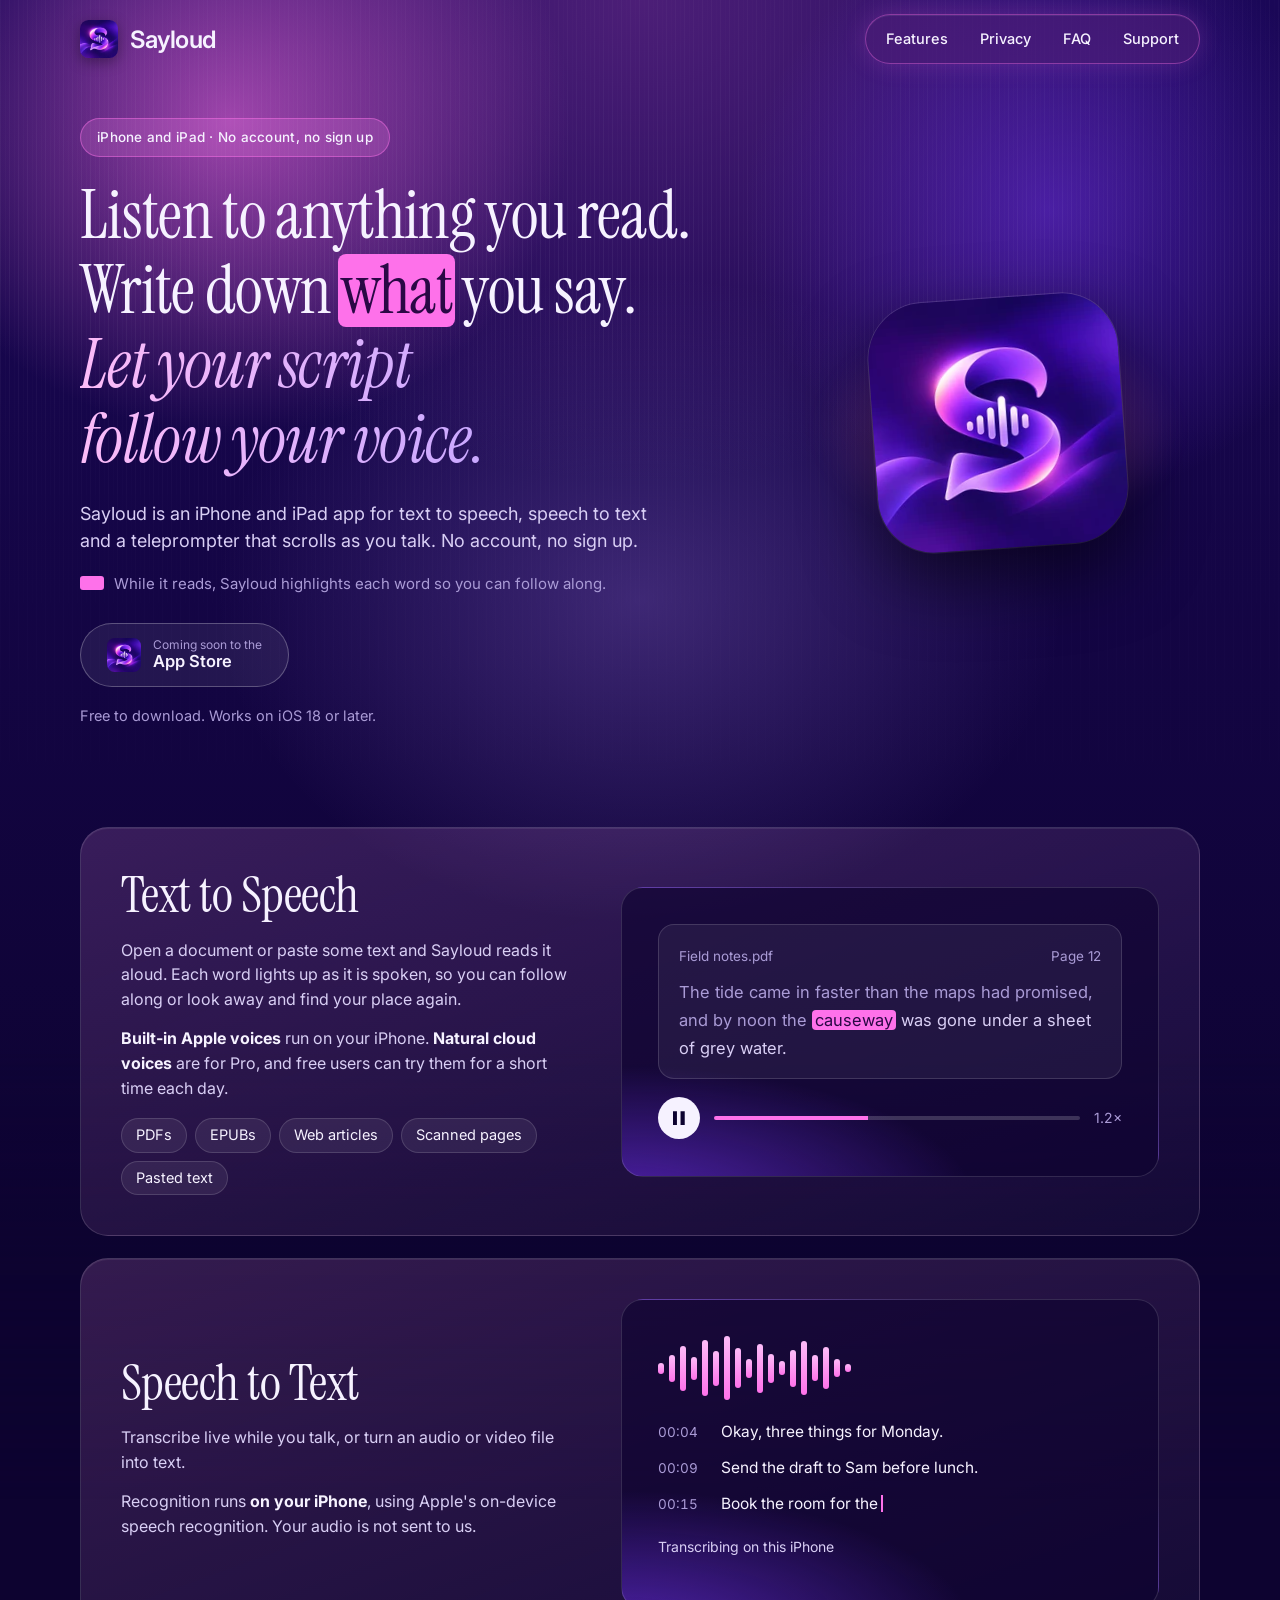
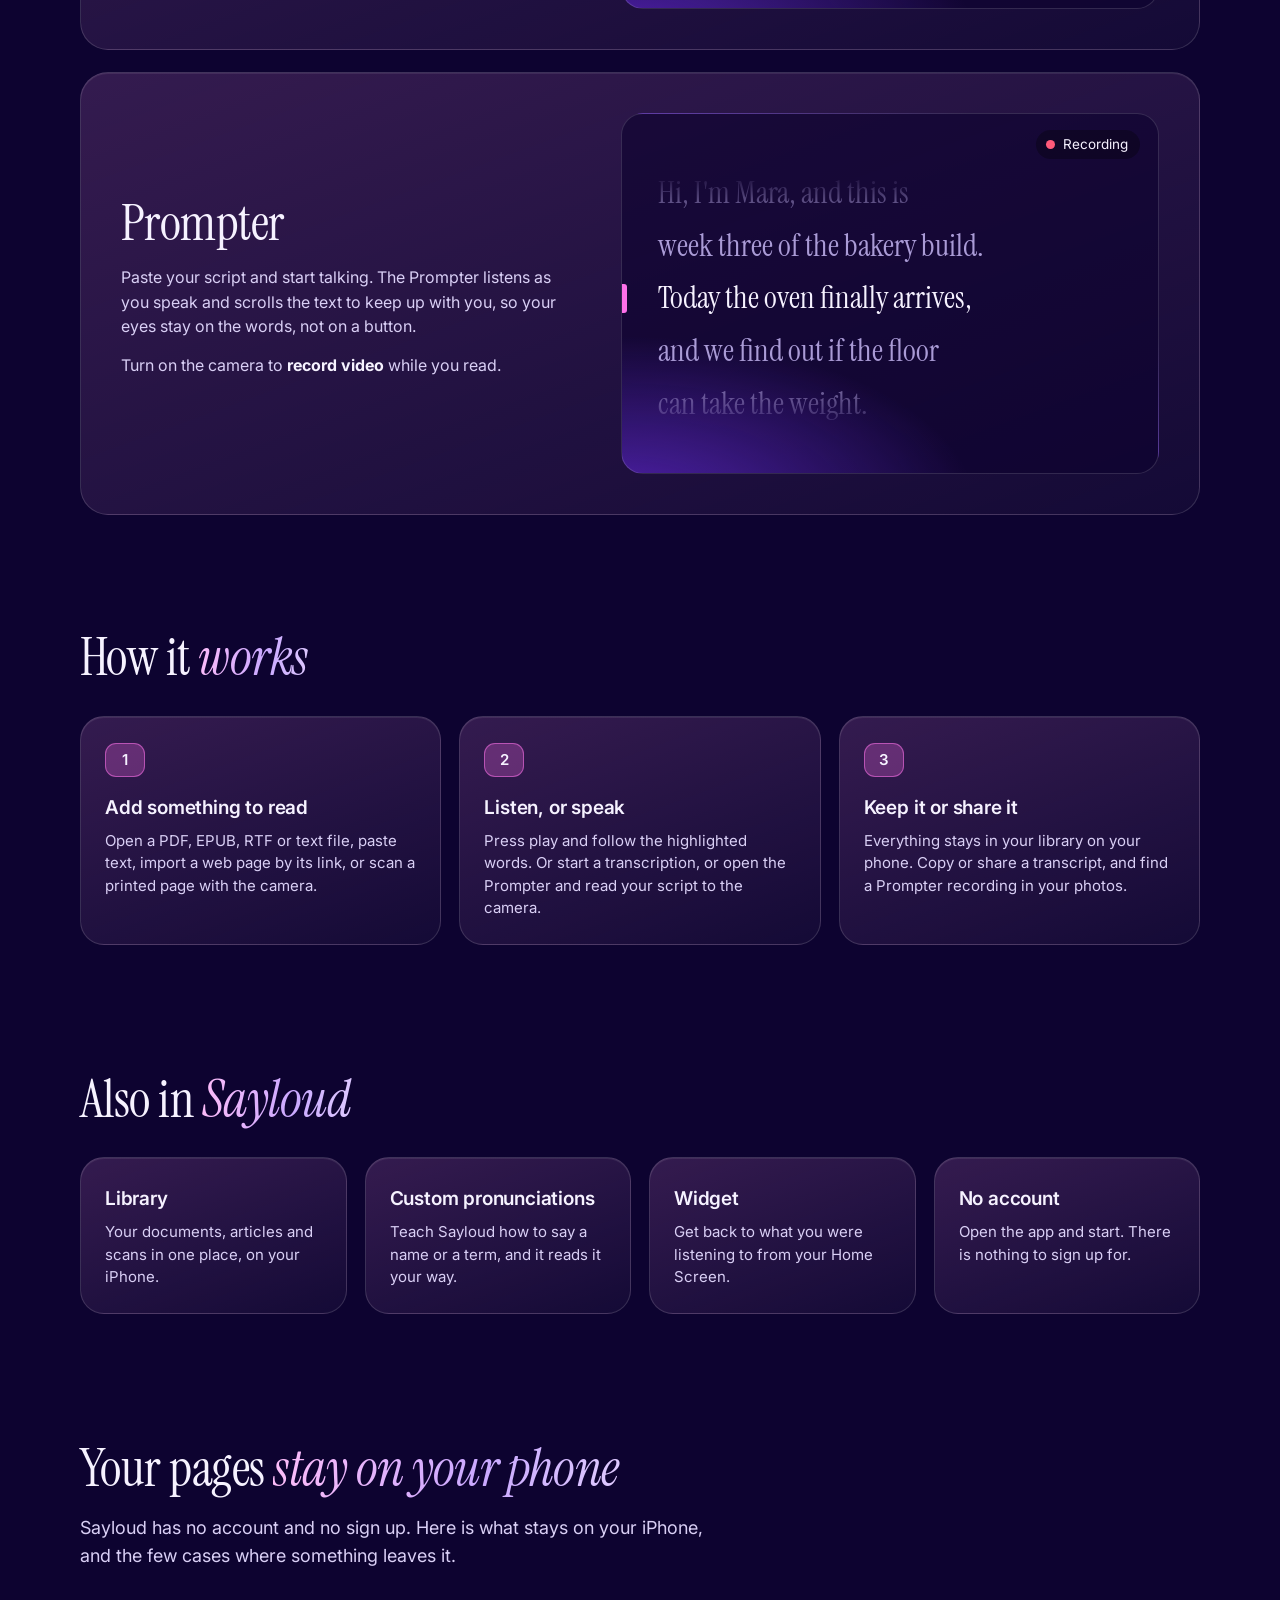
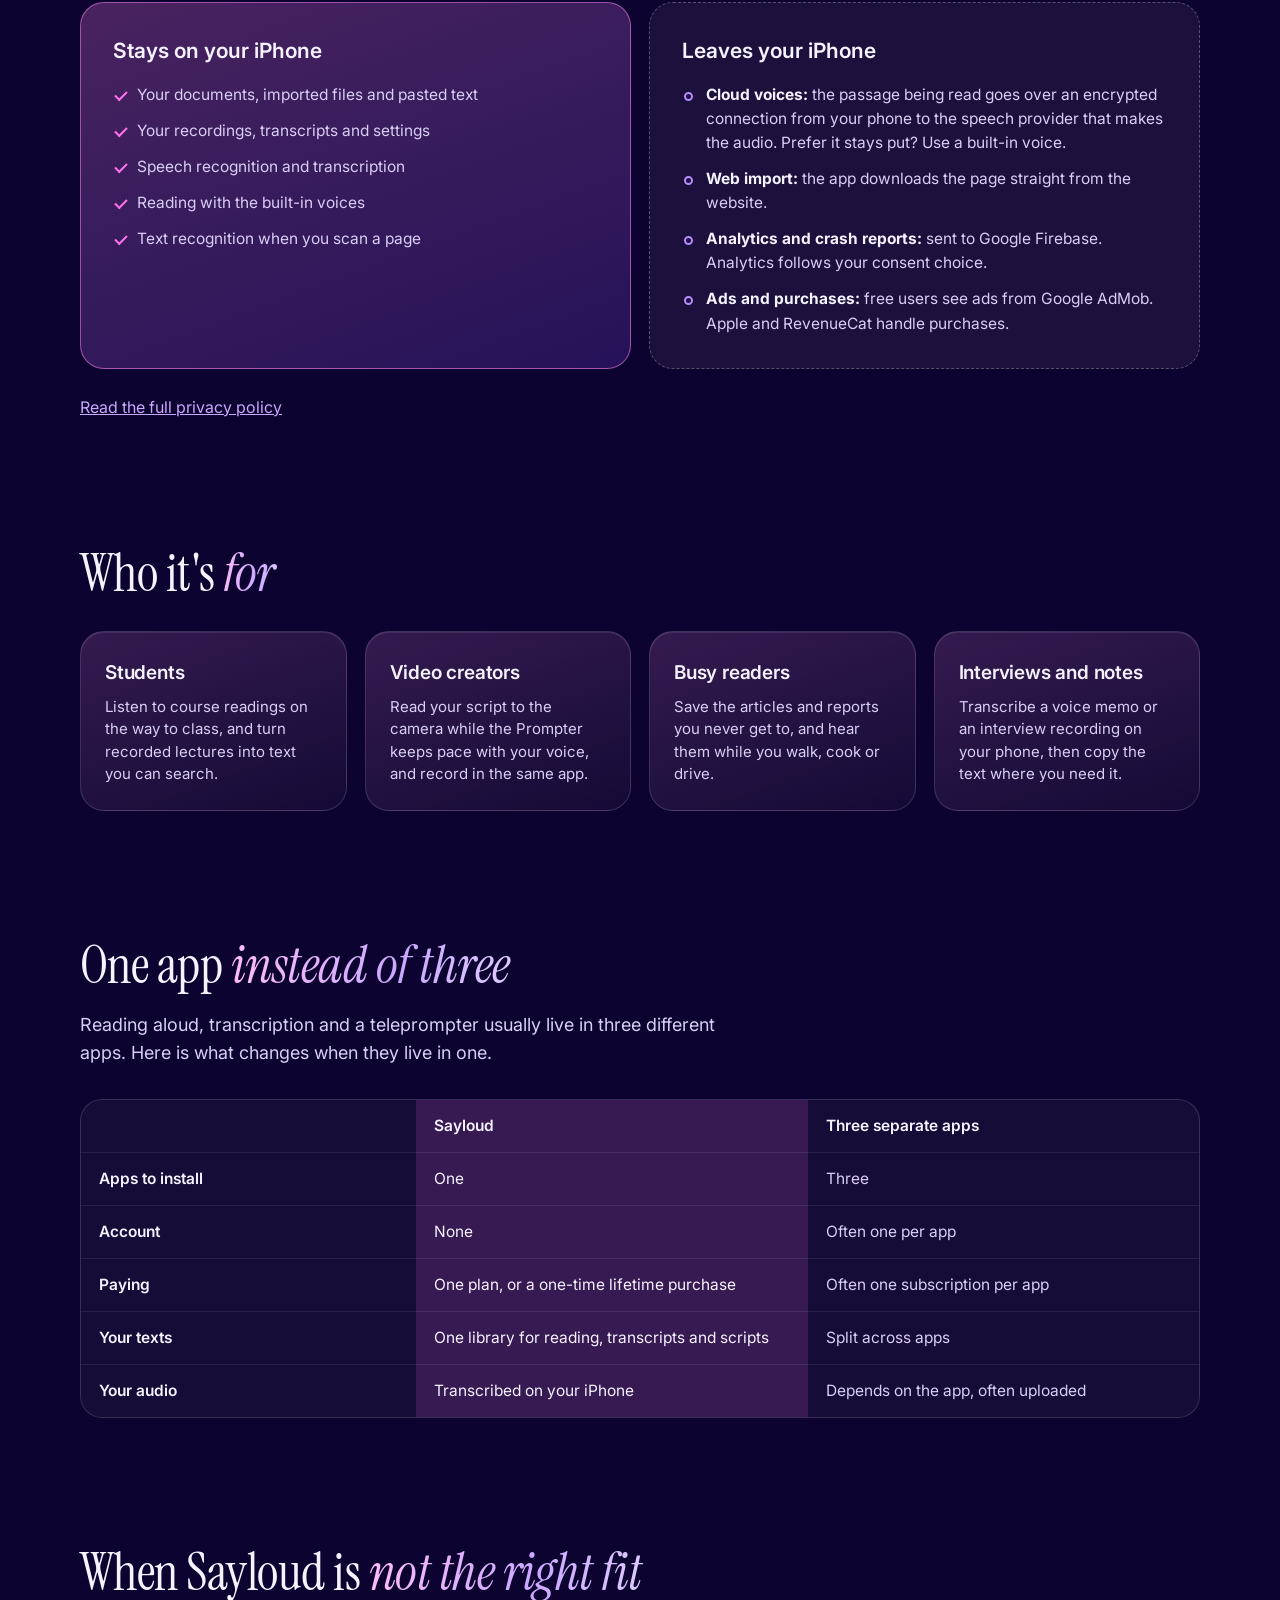
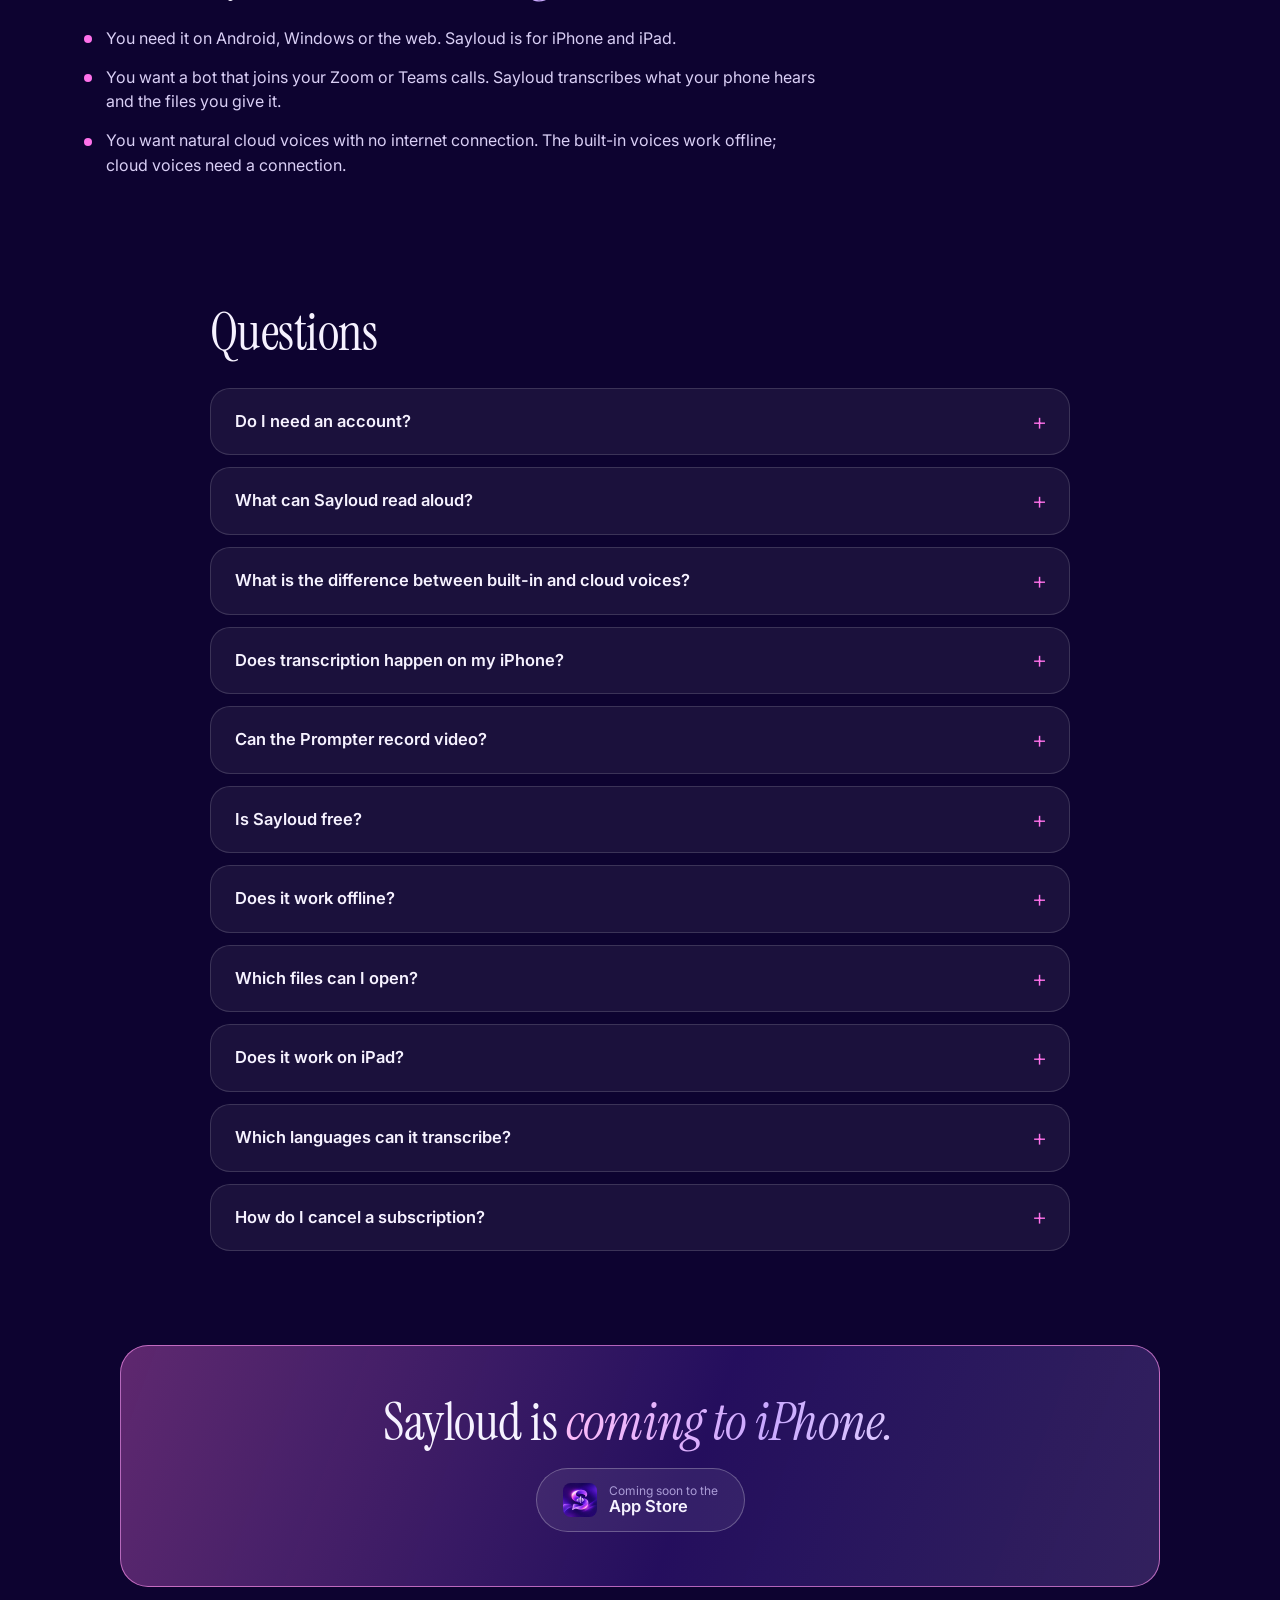
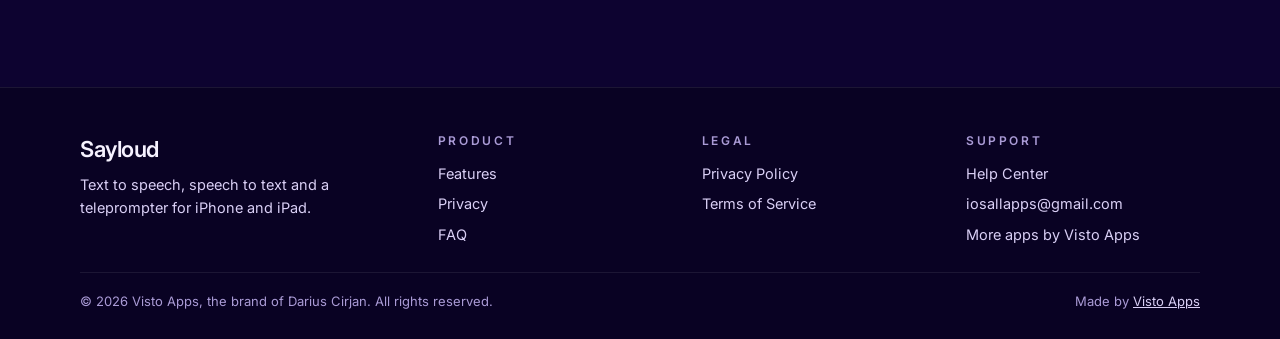
==== commit 6d8dd586: "Remove dead code - 13 unused CSS rules (styles.css 392 to 367 lines) Co-Authored-By: Claude Opus 5.5" ====
--- a/index.html
+++ b/index.html
@@ -33,7 +33,7 @@
 <link rel="preload" href="/assets/fonts/instrument-serif.woff2" as="font" type="font/woff2" crossorigin>
 <link rel="preload" href="/assets/fonts/inter.woff2" as="font" type="font/woff2" crossorigin>
 <link rel="preload" href="/img/icon.webp" as="image" fetchpriority="high">
-<link rel="stylesheet" href="/styles.css?v=20261115b">
+<link rel="stylesheet" href="/styles.css?v=20261116g">
 <script type="application/ld+json">
 {
  "@context": "https://schema.org",
--- a/styles.css
+++ b/styles.css
@@ -3,6 +3,8 @@
 
 @font-face { font-family: "Instrument Serif"; src: url("assets/fonts/instrument-serif.woff2") format("woff2"); font-weight: 400; font-style: normal; font-display: swap; }
 @font-face { font-family: "Instrument Serif"; src: url("assets/fonts/instrument-serif-italic.woff2") format("woff2"); font-weight: 400; font-style: italic; font-display: swap; }
+@font-face { font-family: "Instrument Serif Fallback"; src: local("Times New Roman"), local("TimesNewRomanPSMT"), local("Times"), local("Liberation Serif"), local("Tinos"); font-style: normal; size-adjust: 83.4%; }
+@font-face { font-family: "Instrument Serif Fallback"; src: local("Times New Roman Italic"), local("TimesNewRomanPS-ItalicMT"), local("Times-Italic"), local("Liberation Serif Italic"), local("Tinos Italic"); font-style: italic; size-adjust: 88.1%; }
 @font-face { font-family: "Inter"; src: url("assets/fonts/inter.woff2") format("woff2"); font-weight: 100 900; font-style: normal; font-display: swap; }
 
 :root {
@@ -26,7 +28,7 @@
   --glass-line: rgba(255, 255, 255, 0.14);
   --glass-line-2: rgba(255, 255, 255, 0.26);
   --divider: rgba(255, 255, 255, 0.14);
-  --serif: "Instrument Serif", "Iowan Old Style", Georgia, serif;
+  --serif: "Instrument Serif", "Instrument Serif Fallback", Georgia, serif;
   --sans: "Inter", -apple-system, BlinkMacSystemFont, "Segoe UI", Roboto, sans-serif;
   --radius: 28px;
   --radius-sm: 20px;
@@ -92,11 +94,6 @@
 .nav-links a { display: block; padding: 8px 15px; border-radius: 999px; font-size: 14.5px; font-weight: 500; text-decoration: none; white-space: nowrap; transition: background .2s; }
 .nav-links a:hover { background: rgba(255,255,255,.08); }
 .nav-links a[aria-current="page"] { background: color-mix(in srgb, var(--c1) 45%, rgba(255,255,255,.06)); box-shadow: inset 0 1px 0 rgba(255,255,255,.2); }
-.lang-btn {
-  margin-left: 4px; padding: 7px 12px; border-radius: 999px; cursor: pointer; font-size: 12.5px; font-weight: 600; letter-spacing: .06em;
-  background: rgba(255,255,255,.1); border: 1px solid var(--glass-line); color: var(--text);
-}
-.lang-btn:hover { background: rgba(255,255,255,.16); }
 .mobile-menu-btn { display: none; width: 46px; height: 46px; place-items: center; border-radius: 14px; cursor: pointer; background: rgba(255,255,255,.08); border: 1px solid var(--glass-line); color: var(--text); }
 
 /* ---------- type ---------- */
@@ -106,27 +103,15 @@
   background: linear-gradient(95deg, var(--accent-a), var(--accent-b) 60%, color-mix(in srgb, var(--accent-b) 60%, white));
   -webkit-background-clip: text; background-clip: text; color: transparent;
 }
-.section-label {
-  display: block; margin-bottom: 14px; font-size: 12.5px; font-weight: 600; letter-spacing: .3em; text-transform: uppercase;
-  color: color-mix(in srgb, var(--c2) 70%, white);
-}
 section > .container > h2 { font-size: clamp(34px, 4.2vw, 52px); line-height: 1.04; margin-bottom: 18px; }
-.section-intro, .how-it-works-subtitle { font-size: 18px; color: var(--text-2); max-width: 640px; margin-bottom: 36px; }
-
 /* ---------- buttons ---------- */
 .cta-buttons { display: flex; flex-wrap: wrap; gap: 14px; }
 .btn-glow, .btn-store, .btn-outline {
   display: inline-flex; align-items: center; justify-content: center; gap: 12px; padding: 14px 26px; border-radius: 999px;
   font-weight: 600; font-size: 16.5px; text-decoration: none; transition: transform .2s var(--ease), box-shadow .2s, background .2s;
 }
-.btn-glow {
-  background: linear-gradient(180deg, color-mix(in srgb, var(--c1) 55%, white), var(--c1)); color: var(--on-c1);
-  box-shadow: 0 0 0 1px rgba(255,255,255,.5) inset, 0 10px 36px color-mix(in srgb, var(--c1) 50%, transparent);
-}
-.btn-glow:hover { transform: translateY(-1px); box-shadow: 0 0 0 1px rgba(255,255,255,.7) inset, 0 14px 46px color-mix(in srgb, var(--c1) 65%, transparent); }
 .btn-store, .btn-outline { background: rgba(255,255,255,.07); border: 1px solid var(--glass-line-2); color: var(--text); }
 .btn-store:hover, .btn-outline:hover { background: rgba(255,255,255,.12); transform: translateY(-1px); }
-.btn-large { padding: 16px 30px; font-size: 17px; }
 .trust-line { margin-top: 18px; font-size: 14.5px; color: var(--text-3); }
 
 /* ---------- hero ---------- */
@@ -160,7 +145,6 @@
 .block > .container > h2 em, .cta-section h2 em { display: inline; }
 .intro { max-width: 640px; margin: 0 0 32px; font-size: 18px; color: var(--text-2); }
 .cards { display: grid; gap: 18px; margin: 30px 0 0; padding: 0; list-style: none; }
-.cards-2 { grid-template-columns: repeat(2, minmax(0, 1fr)); }
 .cards-3 { grid-template-columns: repeat(3, minmax(0, 1fr)); }
 .cards-4 { grid-template-columns: repeat(4, minmax(0, 1fr)); }
 .card {
@@ -252,8 +236,6 @@
 .not-found { padding-top: 80px; text-align: center; }
 .not-found h1 { margin-bottom: 16px; }
 .legal-page .faq-list { margin-top: 16px; }
-.footer-section .more-apps { margin-top: 12px; }
-
 /* ---------- more responsive ---------- */
 
 /* ---------- FAQ ---------- */
@@ -267,8 +249,6 @@
 .faq-item[open] summary::after { transform: translateY(-50%) rotate(45deg); }
 .faq-item summary:hover { background: rgba(255,255,255,.03); }
 .faq-item p { padding: 0 24px 22px; color: var(--text-2); }
-.faq-item a { color: color-mix(in srgb, var(--c2) 75%, white); }
-
 /* ---------- CTA ---------- */
 .cta-section { padding: 30px 0 80px; }
 .cta-section .container {
@@ -278,7 +258,6 @@
   border: 1.5px solid color-mix(in srgb, var(--c1) 50%, white 15%);
 }
 .cta-section h2 { font-size: clamp(30px, 3.6vw, 46px); line-height: 1.08; max-width: 760px; margin: 0 auto 14px; }
-.cta-section p { font-size: 18px; color: var(--text-2); margin-bottom: 30px !important; }
 .cta-section .cta-buttons { justify-content: center; }
 
 /* ---------- legal / about / support pages ---------- */
@@ -340,7 +319,6 @@
   .nav-links { display: none; flex-direction: column; align-items: stretch; gap: 2px; padding: 10px; border-radius: 22px; background: rgba(22, 6, 66, .97); }
   .nav-links.active { display: flex; }
   .nav-links a { padding: 13px 16px; font-size: 17px; border-radius: 14px; }
-  .lang-btn { margin: 8px 0 4px 8px; align-self: flex-start; padding: 9px 16px; font-size: 14px; }
   .hero .container { grid-template-columns: 1fr; text-align: left; }
 
   .hero-art { width: min(200px, 56%); margin-top: 6px; justify-self: start; }
@@ -357,7 +335,6 @@
   .hero { padding: 18px 0 40px; }
   .hero-content h1 { font-size: clamp(40px, 11.5vw, 52px); }
   .hero-content .tagline { font-size: 16.5px; }
-  .cta-buttons > a { flex: 1 1 100%; }
   .cta-section .container { padding: 40px 20px 44px; border-radius: 24px; margin: 0 var(--gutter); width: auto; }
   .legal-page { padding-top: 16px; }
   .legal-toc ol { columns: 1; }
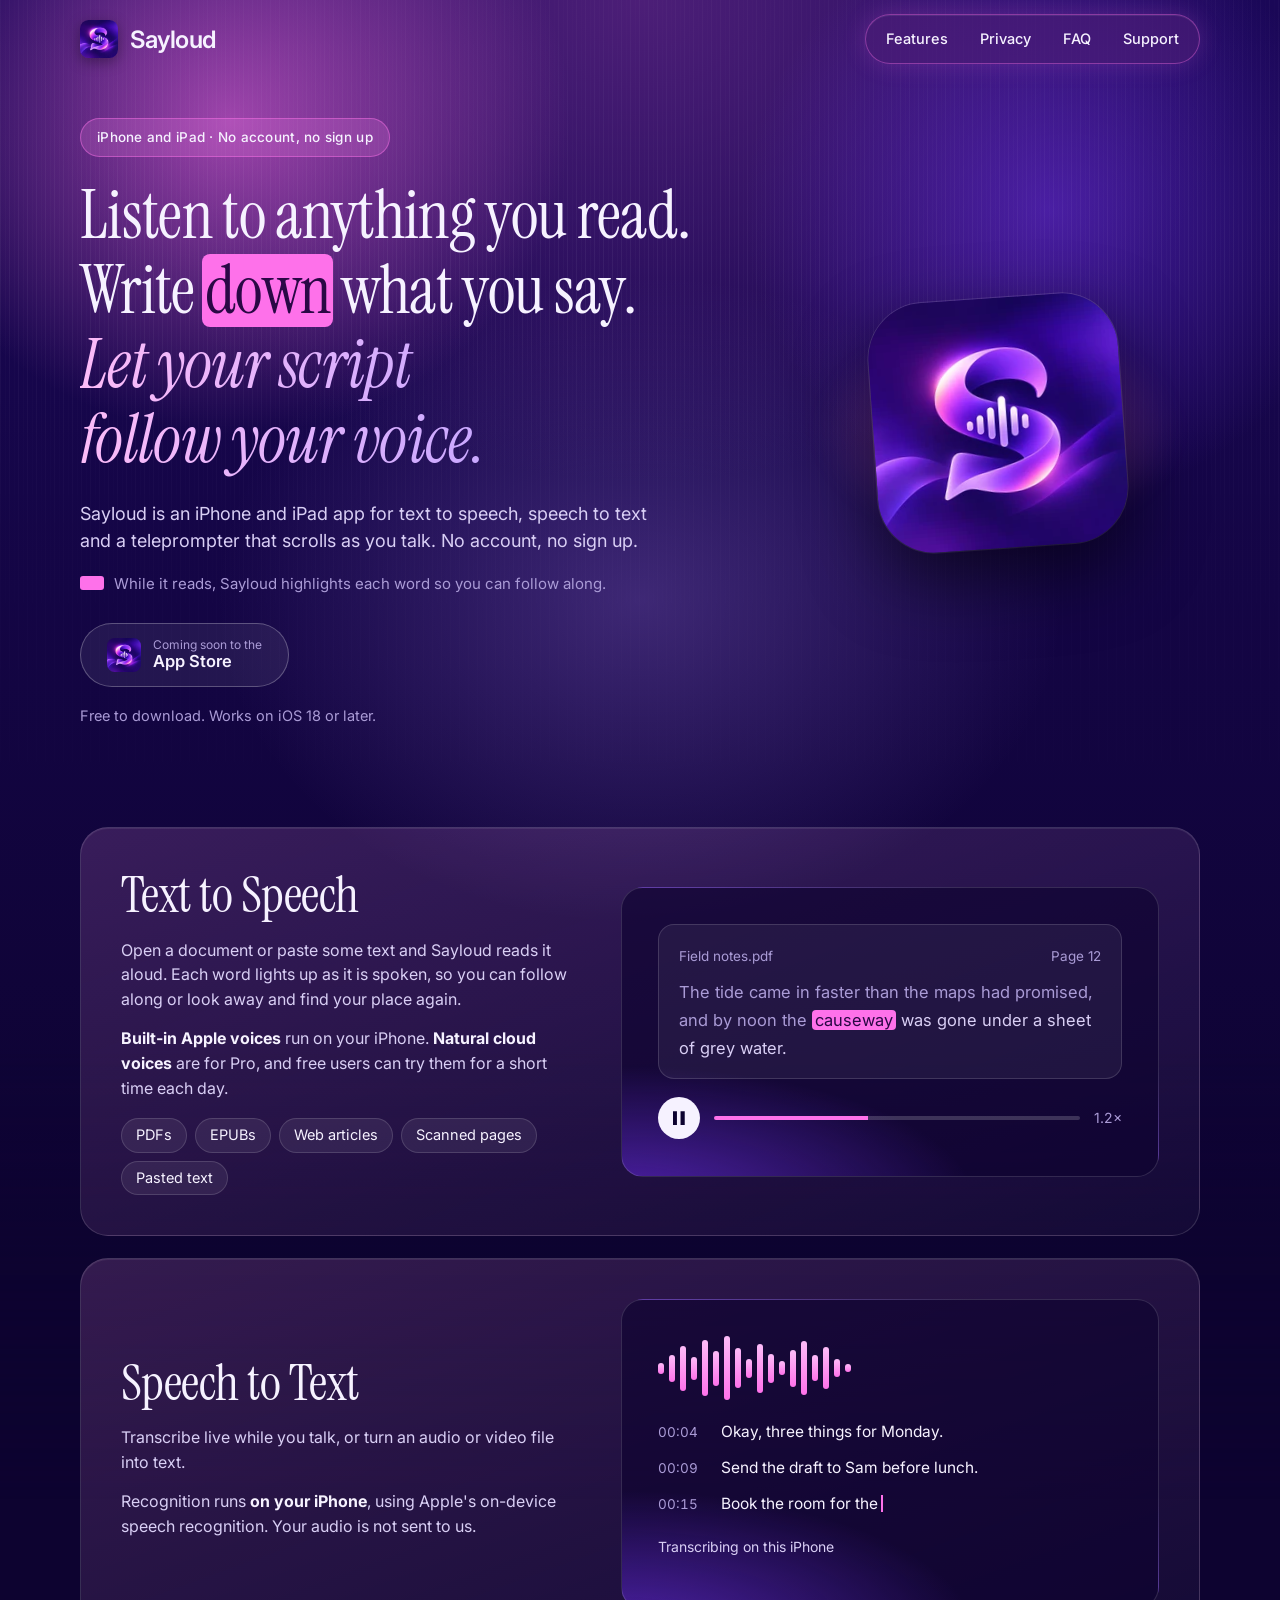
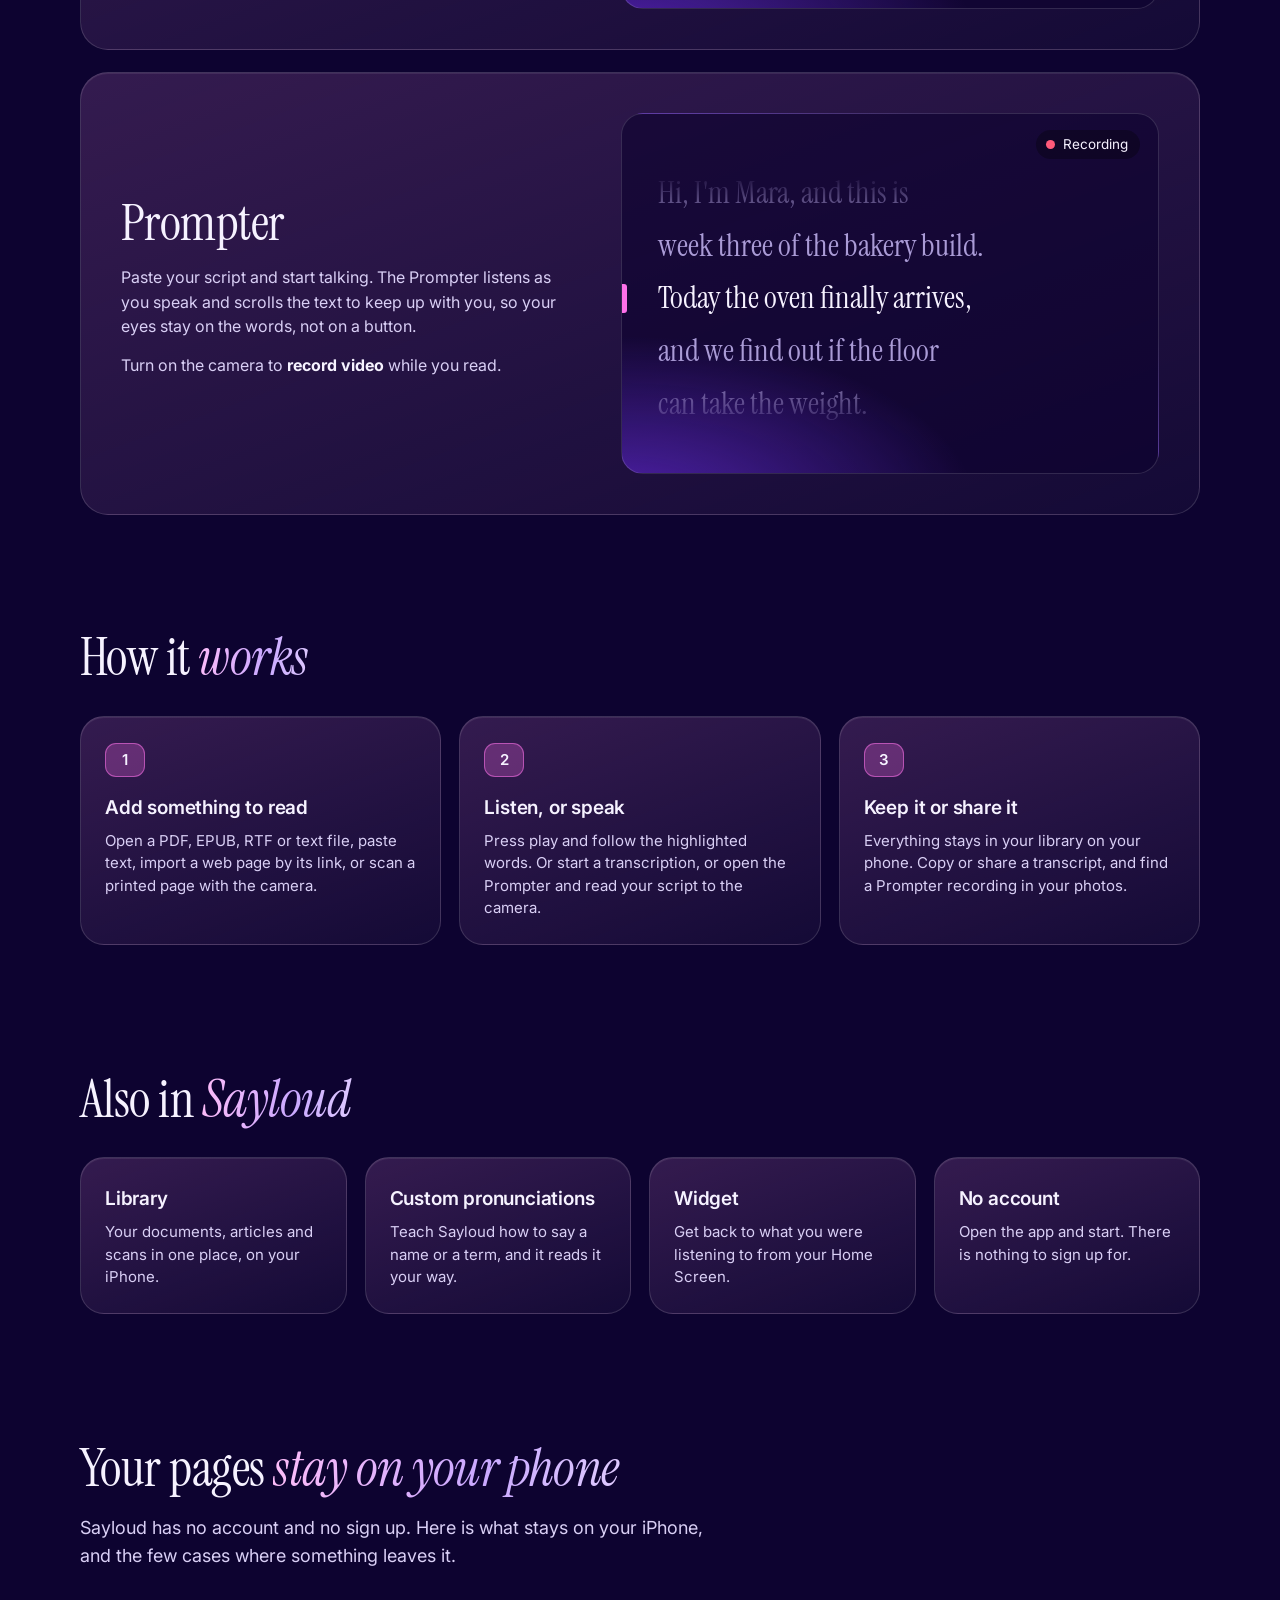
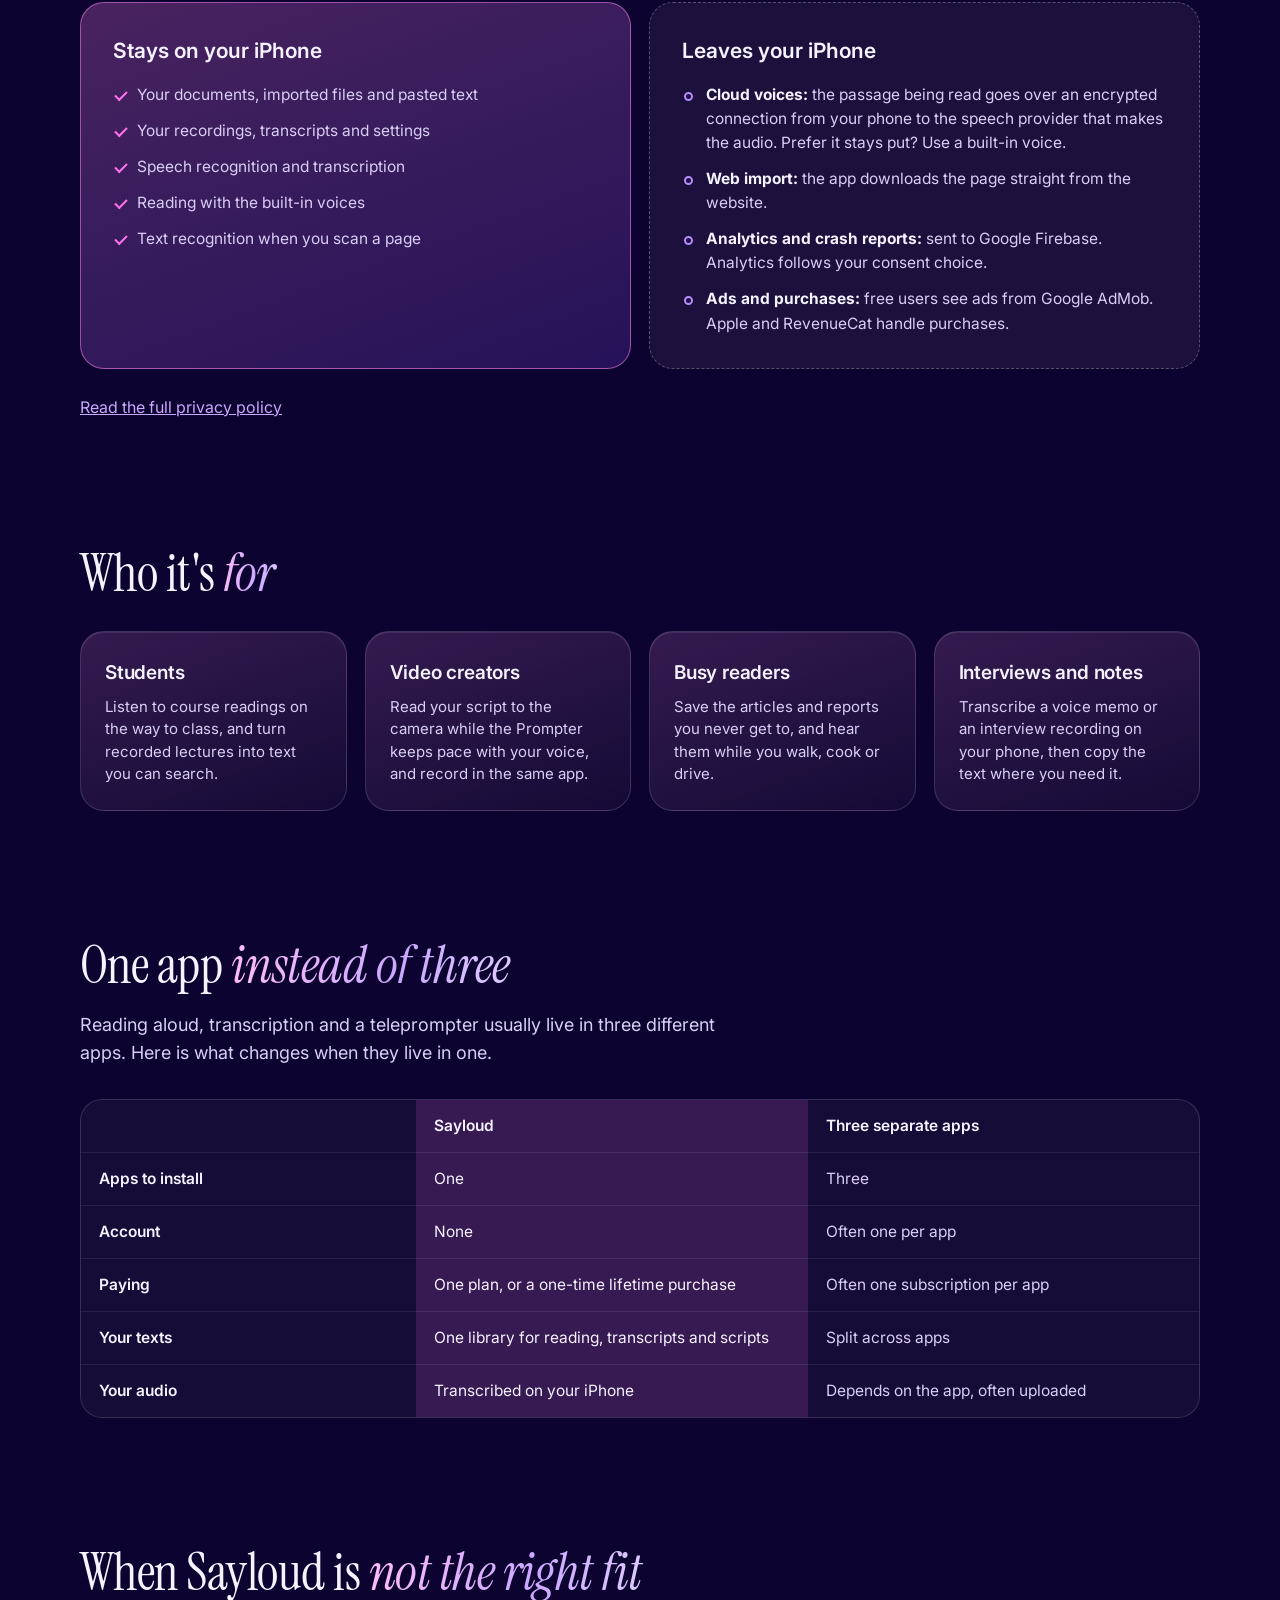
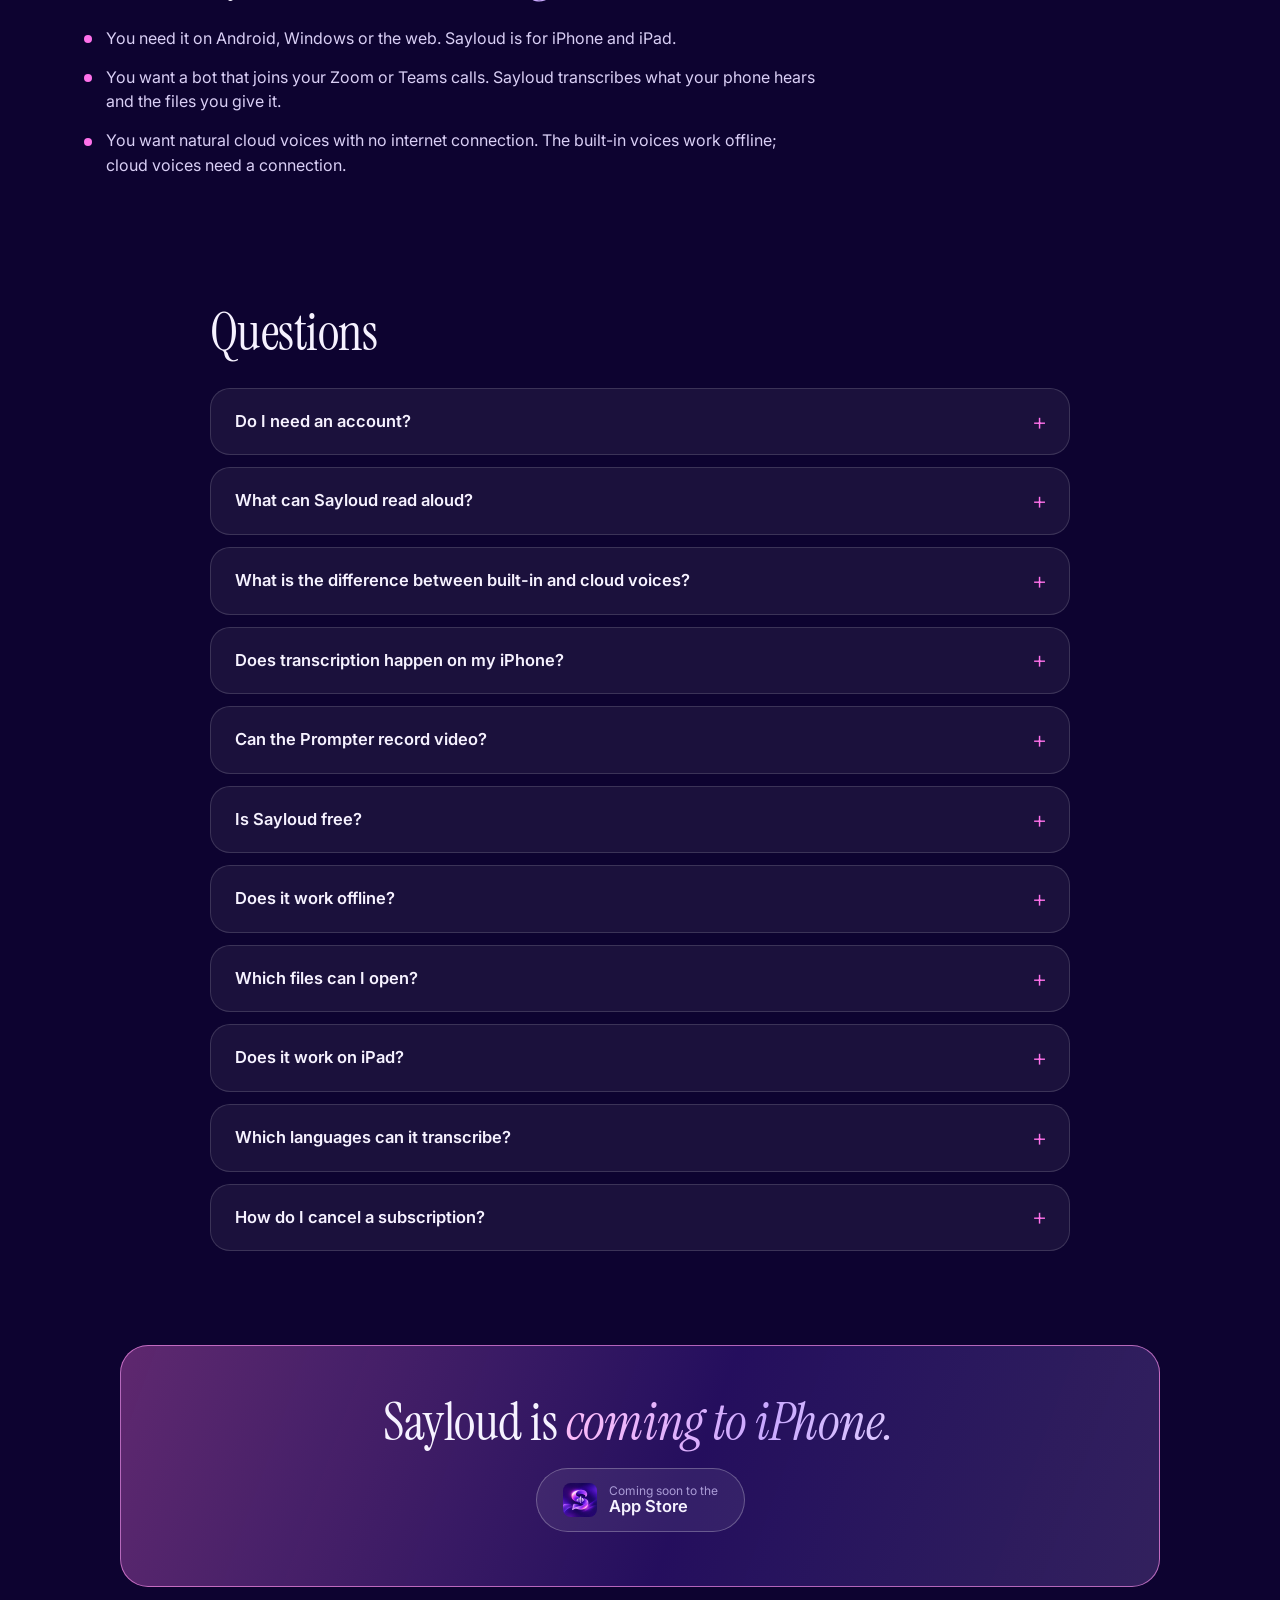
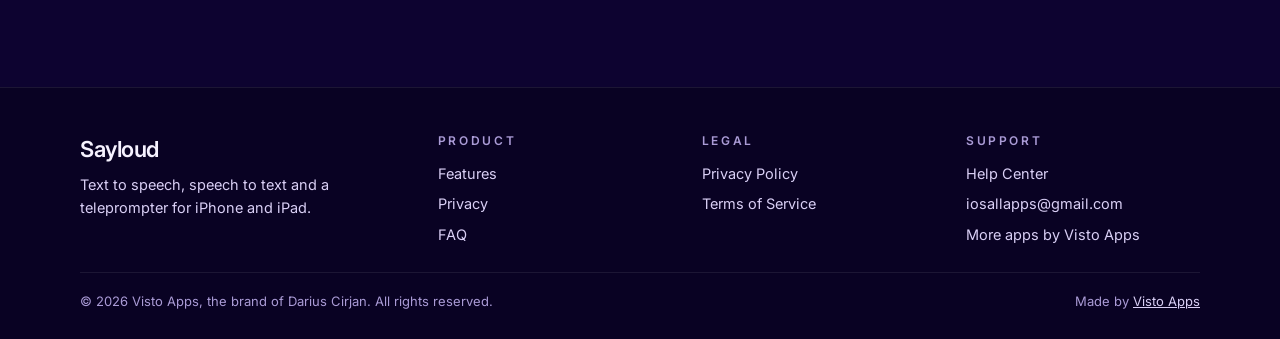
==== commit 6f5e0b36: "Add status bar color and rubber-band stretch - same top-of-page feel as vistoapps.com Co-Authored-By" ====
--- a/index.html
+++ b/index.html
@@ -10,7 +10,7 @@
 <link rel="canonical" href="https://sayloudapp.com/">
 <link rel="alternate" hreflang="en" href="https://sayloudapp.com/">
 <link rel="alternate" hreflang="x-default" href="https://sayloudapp.com/">
-<meta name="theme-color" content="#0d0330">
+<meta name="theme-color" content="#491e79" data-scrolled="#0d0330">
 <meta name="color-scheme" content="dark">
 <meta name="apple-mobile-web-app-title" content="Sayloud">
 <link rel="icon" type="image/png" sizes="32x32" href="/favicon-32.png">
@@ -33,7 +33,7 @@
 <link rel="preload" href="/assets/fonts/instrument-serif.woff2" as="font" type="font/woff2" crossorigin>
 <link rel="preload" href="/assets/fonts/inter.woff2" as="font" type="font/woff2" crossorigin>
 <link rel="preload" href="/img/icon.webp" as="image" fetchpriority="high">
-<link rel="stylesheet" href="/styles.css?v=20261116g">
+<link rel="stylesheet" href="/styles.css?v=20261116s">
 <script type="application/ld+json">
 {
  "@context": "https://schema.org",
@@ -516,6 +516,6 @@
     </div>
   </div>
 </footer>
-<script src="/script.js?v=20261115b" defer></script>
+<script src="/script.js?v=20261116s" defer></script>
 </body>
 </html>
--- a/styles.css
+++ b/styles.css
@@ -364,3 +364,7 @@
 @media (max-width: 900px), (hover: none) {
   header.is-scrolled, header:has(.nav-links.active) { -webkit-backdrop-filter: none; backdrop-filter: none; background: rgba(var(--bg-solid), .94); }
 }
+
+/* overscroll:start  the aurora stretches from its bottom edge while iOS rubber-bands the top (--osy set by the script) */
+.animated-bg { transform-origin: 50% 100%; scale: 1 calc(1 + var(--osy, 0) / 1500); }
+/* overscroll:end */
